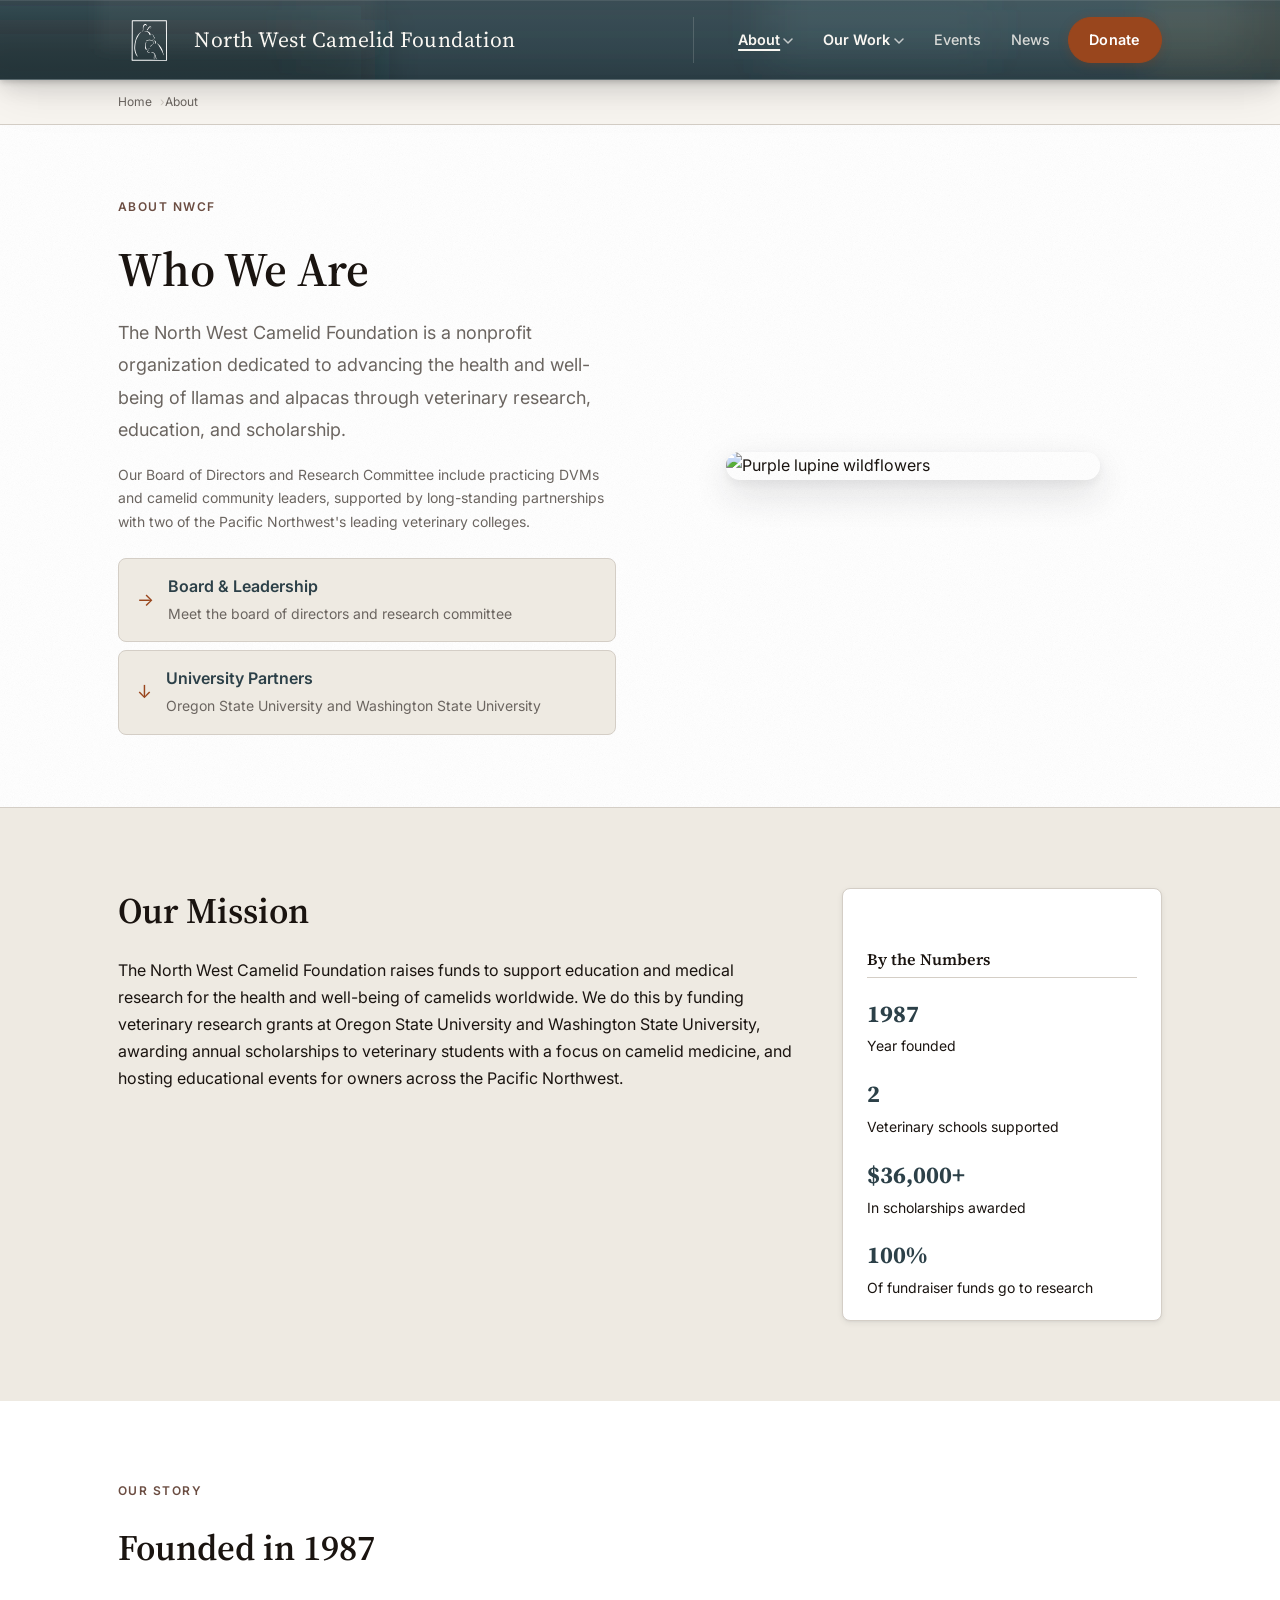
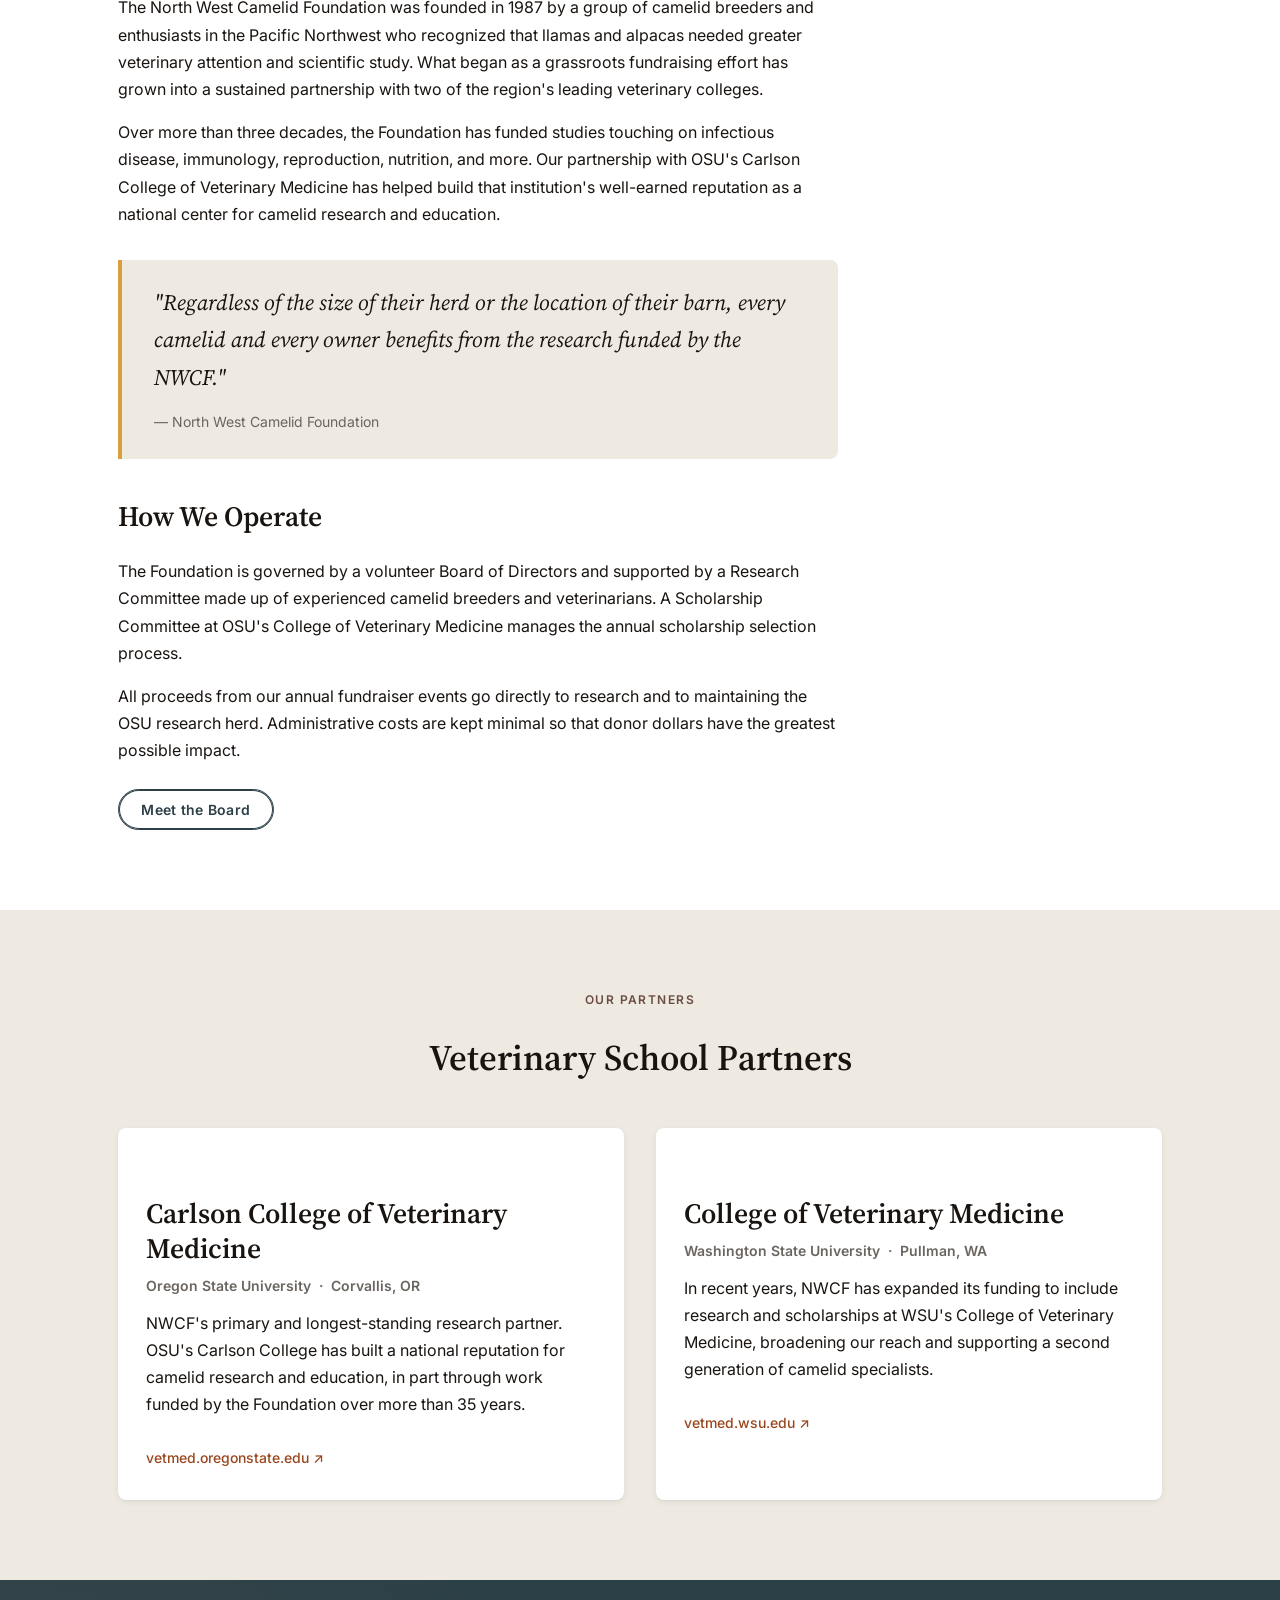
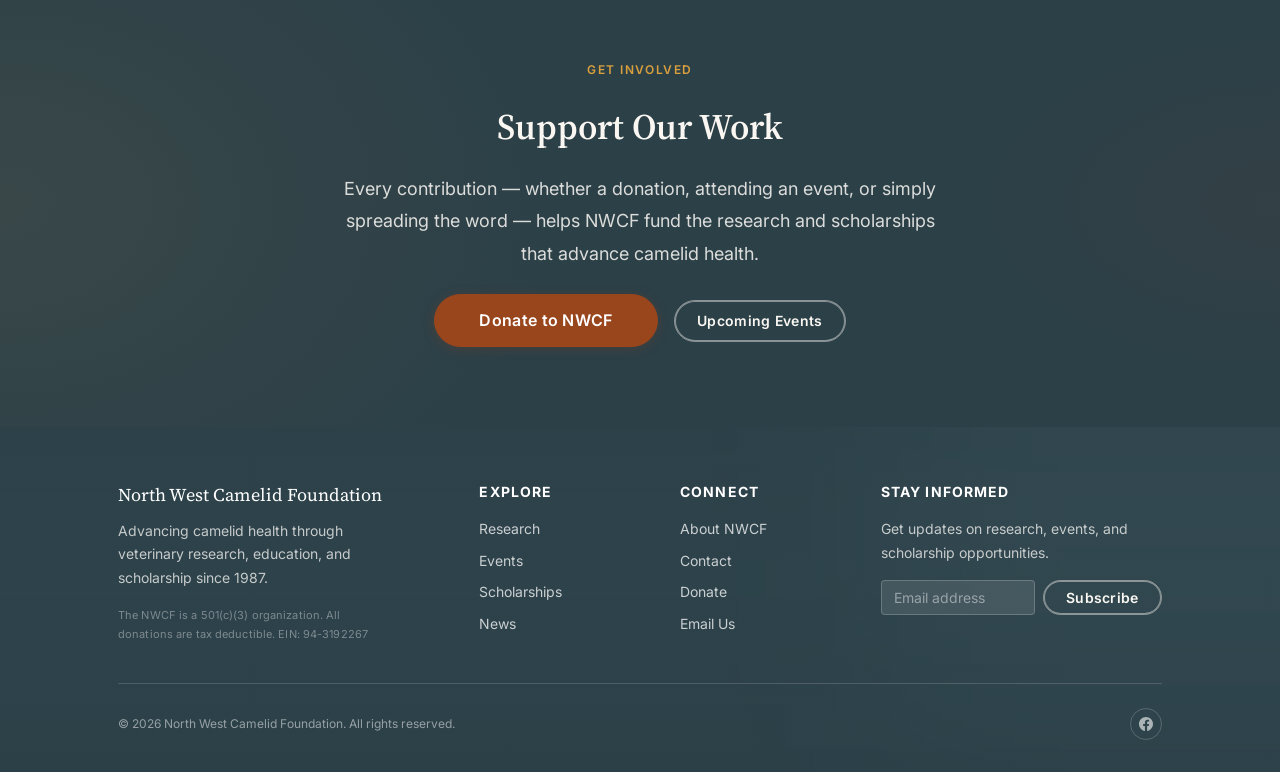
==== about.html @ 861bfab3 "Fix about.html: distinct section backgrounds, merge thin sections, repair Get Involved CTA - Replace" ====
<!DOCTYPE html>
<html lang="en">
<head>
  <meta charset="UTF-8">
  <link rel="icon" type="image/svg+xml" href="favicon.svg">
  <link rel="icon" type="image/png" sizes="32x32" href="favicon-32x32.png">
  <link rel="icon" type="image/x-icon" href="favicon.ico">
  <link rel="apple-touch-icon" sizes="180x180" href="apple-touch-icon.png">
  <meta name="viewport" content="width=device-width, initial-scale=1.0">
  <link rel="preconnect" href="https://fonts.googleapis.com">
  <link rel="preconnect" href="https://fonts.gstatic.com" crossorigin>
  <link href="https://fonts.googleapis.com/css2?family=Inter:wght@400;500;600;700&family=Source+Serif+4:ital,opsz,wght@0,8..60,400;0,8..60,600;0,8..60,700;1,8..60,400&display=swap" rel="stylesheet">
  <meta name="description" content="Learn about the North West Camelid Foundation — our history, mission, board of directors, and research committee.">
  <title>About — North West Camelid Foundation</title>
  <link rel="stylesheet" href="css/styles-v2.css?v=brown164">
</head>
<body>

  <!-- ===================== HEADER ===================== -->
  <header class="site-header">
    <div class="container">
      <div class="header-inner">
        <a href="index.html" class="site-logo" aria-label="North West Camelid Foundation — home">
          <img src="images/nwcfLogo-nav.svg" alt="North West Camelid Foundation" class="logo-img">
          <span class="logo-text">North West Camelid Foundation</span>
        </a>
        <button class="nav-toggle" aria-label="Open navigation menu" aria-expanded="false" aria-controls="main-nav">
          <span></span><span></span><span></span>
        </button>
                        <nav class="main-nav" id="main-nav" aria-label="Main navigation">
          <ul>
            <li class="has-dropdown">
              <a href="#" aria-haspopup="true" aria-expanded="false">About</a>
              <ul class="dropdown">
                <li><a href="about.html">About NWCF</a></li>
                <li><a href="leadership.html">Leadership</a></li>
                <li><a href="contact.html">Contact</a></li>
              </ul>
            </li>
            <li class="has-dropdown">
              <a href="#" aria-haspopup="true" aria-expanded="false">Our Work</a>
              <ul class="dropdown">
                <li><a href="research.html">Research</a></li>
                <li><a href="scholarships.html">Scholarships</a></li>
              </ul>
            </li>
            <li><a href="events.html">Events</a></li>
            <li><a href="news.html">News</a></li>
            <li class="nav-donate"><a href="donate.html">Donate</a></li>
          </ul>
        </nav>
      </div>
    </div>
  </header>

  <!-- Breadcrumb -->
  <nav class="breadcrumb" aria-label="Breadcrumb">
    <div class="container">
      <ol>
        <li><a href="index.html">Home</a></li>
        <li><span aria-current="page">About</span></li>
      </ol>
    </div>
  </nav>

  <main>

    <!-- ===================== PAGE HERO ===================== -->
    <section class="page-hero">
      <div class="container">
        <div class="page-hero-grid">
          <div>
            <span class="section-label">About NWCF</span>
            <h1 style="margin-bottom:1.25rem;">Who We Are</h1>
            <p class="lead">The North West Camelid Foundation is a nonprofit organization dedicated to advancing the health and well-being of llamas and alpacas through veterinary research, education, and scholarship.</p>
            <p style="color:var(--muted); font-size:var(--size-sm); margin-bottom:1.5rem;">Our Board of Directors and Research Committee include practicing DVMs and camelid community leaders, supported by long-standing partnerships with two of the Pacific Northwest's leading veterinary colleges.</p>

            <!-- Scroll anchors -->
            <div style="display:flex; flex-direction:column; gap:0.5rem;">
              <a href="leadership.html" class="nav-anchor-card">
                <span class="nav-anchor-card__icon nav-anchor-card__icon--right">→</span>
                <div>
                  <strong class="nav-anchor-card__title">Board &amp; Leadership</strong>
                  <span class="nav-anchor-card__desc">Meet the board of directors and research committee</span>
                </div>
              </a>
              <a href="#partners-heading" class="nav-anchor-card">
                <span class="nav-anchor-card__icon">↓</span>
                <div>
                  <strong class="nav-anchor-card__title">University Partners</strong>
                  <span class="nav-anchor-card__desc">Oregon State University and Washington State University</span>
                </div>
              </a>
            </div>
          </div>
          <div>
            <img src="lupine.png" alt="Purple lupine wildflowers" style="width:75%; margin-inline:auto; border-radius:16px; box-shadow:var(--shadow-lg); object-fit:cover;">
          </div>
        </div>
      </div>
    </section>

    <!-- ===================== MISSION ===================== -->
    <section class="section section--panel" aria-labelledby="mission-heading">
      <div class="container">
        <div class="content-layout">
          <div>
            <h2 id="mission-heading">Our Mission</h2>
            <p>The North West Camelid Foundation raises funds to support education and medical research for the health and well-being of camelids worldwide. We do this by funding veterinary research grants at Oregon State University and Washington State University, awarding annual scholarships to veterinary students with a focus on camelid medicine, and hosting educational events for owners across the Pacific Northwest.</p>
          </div>
          <aside class="sidebar" aria-label="About sidebar">
            <div class="sidebar-box">
              <h3>By the Numbers</h3>
              <ul style="display:flex; flex-direction:column; gap:1rem;">
                <li style="font-size:0.875rem;"><strong style="display:block; font-size:1.5rem; font-family:var(--font-heading); color:var(--brown);">1987</strong>Year founded</li>
                <li style="font-size:0.875rem;"><strong style="display:block; font-size:1.5rem; font-family:var(--font-heading); color:var(--brown);">2</strong>Veterinary schools supported</li>
                <li style="font-size:0.875rem;"><strong style="display:block; font-size:1.5rem; font-family:var(--font-heading); color:var(--brown);">$36,000+</strong>In scholarships awarded</li>
                <li style="font-size:0.875rem;"><strong style="display:block; font-size:1.5rem; font-family:var(--font-heading); color:var(--brown);">100%</strong>Of fundraiser funds go to research</li>
              </ul>
            </div>
          </aside>
        </div>
      </div>
    </section>

    <!-- ===================== OUR STORY ===================== -->
    <section class="section section--white" aria-labelledby="history-heading">
      <div class="container">
        <div style="max-width:720px;">
          <span class="section-label">Our Story</span>
          <h2 id="history-heading">Founded in 1987</h2>
          <p>The North West Camelid Foundation was founded in 1987 by a group of camelid breeders and enthusiasts in the Pacific Northwest who recognized that llamas and alpacas needed greater veterinary attention and scientific study. What began as a grassroots fundraising effort has grown into a sustained partnership with two of the region's leading veterinary colleges.</p>
          <p>Over more than three decades, the Foundation has funded studies touching on infectious disease, immunology, reproduction, nutrition, and more. Our partnership with OSU's Carlson College of Veterinary Medicine has helped build that institution's well-earned reputation as a national center for camelid research and education.</p>
          <div class="pull-quote" style="margin-top:2rem; margin-bottom:2.5rem;">
            <p>"Regardless of the size of their herd or the location of their barn, every camelid and every owner benefits from the research funded by the NWCF."</p>
            <cite>— North West Camelid Foundation</cite>
          </div>
          <h3 id="operations-heading">How We Operate</h3>
          <p>The Foundation is governed by a volunteer Board of Directors and supported by a Research Committee made up of experienced camelid breeders and veterinarians. A Scholarship Committee at OSU's College of Veterinary Medicine manages the annual scholarship selection process.</p>
          <p>All proceeds from our annual fundraiser events go directly to research and to maintaining the OSU research herd. Administrative costs are kept minimal so that donor dollars have the greatest possible impact.</p>
          <p style="margin-top:1.5rem;"><a href="leadership.html" class="btn btn-primary">Meet the Board</a></p>
        </div>
      </div>
    </section>

    <!-- ===================== PARTNER INSTITUTIONS ===================== -->
    <section class="section section--bg" aria-labelledby="partners-heading">
      <div class="container">
        <div class="section-header">
          <span class="section-label">Our Partners</span>
          <h2 id="partners-heading">Veterinary School Partners</h2>
        </div>
        <div class="grid-2">
          <div class="card">
            <h3>Carlson College of Veterinary Medicine</h3>
            <p style="font-size:0.875rem; font-weight:600; color:var(--muted); margin-bottom:0.75rem;">Oregon State University &nbsp;·&nbsp; Corvallis, OR</p>
            <p>NWCF's primary and longest-standing research partner. OSU's Carlson College has built a national reputation for camelid research and education, in part through work funded by the Foundation over more than 35 years.</p>
            <a href="https://vetmed.oregonstate.edu" target="_blank" rel="noopener" style="display:inline-block; margin-top:0.75rem; font-size:var(--size-sm); color:var(--terra); text-decoration:none; font-weight:500;">vetmed.oregonstate.edu ↗</a>
          </div>
          <div class="card">
            <h3>College of Veterinary Medicine</h3>
            <p style="font-size:0.875rem; font-weight:600; color:var(--muted); margin-bottom:0.75rem;">Washington State University &nbsp;·&nbsp; Pullman, WA</p>
            <p>In recent years, NWCF has expanded its funding to include research and scholarships at WSU's College of Veterinary Medicine, broadening our reach and supporting a second generation of camelid specialists.</p>
            <a href="https://vetmed.wsu.edu" target="_blank" rel="noopener" style="display:inline-block; margin-top:0.75rem; font-size:var(--size-sm); color:var(--terra); text-decoration:none; font-weight:500;">vetmed.wsu.edu ↗</a>
          </div>
        </div>
      </div>
    </section>

    <!-- ===================== GET INVOLVED ===================== -->
    <section class="section section--brown">
      <div class="container">
        <div style="max-width:600px; margin-inline:auto; text-align:center;">
          <span class="section-label">Get Involved</span>
          <h2>Support Our Work</h2>
          <p class="lead">Every contribution — whether a donation, attending an event, or simply spreading the word — helps NWCF fund the research and scholarships that advance camelid health.</p>
          <div class="btn-group" style="justify-content:center; margin-top:1.5rem;">
            <a href="donate.html" class="btn btn-donate btn-lg">Donate to NWCF</a>
            <a href="events.html" class="btn btn-light">Upcoming Events</a>
          </div>
        </div>
      </div>
    </section>

  </main>

  <!-- ===================== FOOTER ===================== -->
  <footer class="site-footer" aria-label="Site footer">
    <div class="container">
      <div class="site-footer__top">

        <div class="site-footer__brand">
          <div class="site-footer__logo">North West Camelid Foundation</div>
          <p class="site-footer__text">
            Advancing camelid health through veterinary research,
            education, and scholarship since 1987.
          </p>
          <p class="site-footer__text site-footer__text--legal">The NWCF is a 501(c)(3) organization. All donations are tax deductible. EIN: 94-3192267</p>
        </div>

        <div>
          <h3 class="site-footer__heading">Explore</h3>
          <nav class="site-footer__nav" aria-label="Footer explore">
            <a href="research.html">Research</a>
            <a href="events.html">Events</a>
            <a href="scholarships.html">Scholarships</a>
            <a href="news.html">News</a>
          </nav>
        </div>

        <div>
          <h3 class="site-footer__heading">Connect</h3>
          <div class="site-footer__meta">
            <a href="about.html">About NWCF</a>
            <a href="contact.html">Contact</a>
            <a href="donate.html">Donate</a>
            <a href="mailto:info@NWCamelidFoundation.org">Email Us</a>
          </div>
        </div>

        <div class="site-footer__signup">
          <h3 class="site-footer__heading">Stay informed</h3>
          <p class="site-footer__text">Get updates on research, events, and scholarship opportunities.</p>
          <form class="site-footer__form" action="#" method="post">
            <input class="site-footer__input" type="email" name="email" placeholder="Email address" aria-label="Email address" />
            <button class="btn btn-light" type="submit">Subscribe</button>
          </form>
        </div>

      </div>
      <div class="site-footer__bottom">
        <div class="site-footer__copyright">
          &copy; 2026 North West Camelid Foundation. All rights reserved.
        </div>
        <div class="site-footer__social">
          <a href="https://www.facebook.com/NWCamelids" aria-label="Facebook" target="_blank" rel="noopener noreferrer">
            <svg xmlns="http://www.w3.org/2000/svg" viewBox="0 0 24 24" width="14" height="14" fill="currentColor" aria-hidden="true">
              <path d="M24 12.073C24 5.405 18.627 0 12 0S0 5.405 0 12.073C0 18.1 4.388 23.094 10.125 24v-8.437H7.078v-3.49h3.047V9.413c0-3.026 1.791-4.697 4.533-4.697 1.312 0 2.686.236 2.686.236v2.97h-1.513c-1.491 0-1.956.93-1.956 1.886v2.264h3.328l-.532 3.49h-2.796V24C19.612 23.094 24 18.1 24 12.073z"/>
            </svg>
          </a>
        </div>
      </div>
    </div>
  </footer>

  <script src="js/main.js?v=brown94"></script>
</body>
</html>
---- css/styles-v2.css ----
/* ============================================================
   North West Camelid Foundation — Shared Stylesheet
   ============================================================ */

/* ------------------------------------------------------------
   1. Custom Properties
   ------------------------------------------------------------ */
:root {
  /* === Brand Colors === */
  --brown:       #2C4048;   /* Primary dark — nav, footer, dark anchor sections */
  --green:       #7D5C50;   /* Warm brown — reserved */
  --green-dark:  #6B4D42;   /* Warm brown hover */
  --terra:       #99461D;   /* Terracotta — primary accent, filled CTAs */
  --terra-light: #F0EDE8;   /* Terracotta tint — icon backgrounds */
  --gold:        #D99F3D;   /* Warm gold — accents on dark surfaces */

  /* === Surface Colors === */
  --bg:          #F8F5F0;   /* Body background — warm parchment */
  --surface:     #FFFFFF;   /* Card / form surface */
  --panel:       #EEEAE2;   /* Panel sections — warm stone */
  --white:       #FFFFFF;   /* White surface */

  /* === Text Colors === */
  --text:        #1A1410;   /* Headings + body — warm near-black */
  --muted:       #6B6560;   /* Supporting copy — warm muted */
  --light:       #FAF7F2;   /* Text on dark backgrounds */

  /* === Structure === */
  --border:      #D4CEC6;   /* Cards, dividers — warm border */

  /* === Typography === */
  --font-heading: 'Source Serif 4', Georgia, serif;
  --font-body:    'Inter', system-ui, -apple-system, sans-serif;

  /* === Scale === */
  --size-xs:   0.75rem;
  --size-sm:   0.875rem;
  --size-base: 1rem;
  --size-md:   1.125rem;
  --size-lg:   1.375rem;
  --size-xl:   1.75rem;
  --size-2xl:  2.25rem;
  --size-3xl:  3rem;

  --radius-sm: 4px;
  --radius-md: 8px;
  --radius-lg: 16px;

  --shadow-sm: 0 1px 2px rgba(35,36,39,0.04), 0 2px 6px rgba(35,36,39,0.07);
  --shadow-md: 0 2px 4px rgba(35,36,39,0.05), 0 6px 18px rgba(35,36,39,0.11);
  --shadow-lg: 0 4px 8px rgba(35,36,39,0.06), 0 14px 36px rgba(35,36,39,0.14);
  --shadow-xl: 0 8px 16px rgba(35,36,39,0.08), 0 28px 56px rgba(35,36,39,0.18);

  --max-width:  1100px;
  --nav-height: 80px;
  --transition: 0.2s ease;
}

/* ------------------------------------------------------------
   2. Reset & Base
   ------------------------------------------------------------ */
*, *::before, *::after {
  box-sizing: border-box;
  margin: 0;
  padding: 0;
}

html {
  scroll-behavior: smooth;
  font-size: 16px;
}

body {
  font-family: var(--font-body);
  font-size: var(--size-base);
  color: var(--text);
  background-color: var(--bg);
  line-height: 1.7;
  -webkit-font-smoothing: antialiased;
}

img {
  display: block;
  max-width: 100%;
  height: auto;
}

a {
  color: var(--terra);
  text-decoration: underline;
  transition: color var(--transition);
}

a:hover {
  color: var(--brown);
}

a:focus-visible {
  outline: 2px solid var(--terra);
  outline-offset: 2px;
  border-radius: var(--radius-sm);
}

ul, ol {
  list-style: none;
}

/* ------------------------------------------------------------
   3. Typography
   ------------------------------------------------------------ */
h1, h2, h3, h4, h5, h6 {
  font-family: var(--font-heading);
  color: var(--text);
  line-height: 1.25;
  font-weight: 600;
}

h1 { font-size: var(--size-3xl); line-height: 1.15; margin-bottom: 1.75rem; }
h2 { font-size: var(--size-2xl); margin-bottom: 1.5rem; }
h3 { font-size: var(--size-xl); margin-top: 2.5rem; margin-bottom: 1.5rem; }
h4 { font-size: var(--size-lg); font-weight: 500; margin-top: 1.5rem; margin-bottom: 1.25rem; }

p { margin-bottom: 1rem; }
p:last-child { margin-bottom: 0; }

.lead {
  font-size: var(--size-md);
  color: var(--muted);
  line-height: 1.8;
}

.section-label {
  display: block;
  font-size: var(--size-xs);
  font-weight: 600;
  letter-spacing: 0.12em;
  text-transform: uppercase;
  color: var(--green-dark);
  margin-bottom: 1.5rem;
}

blockquote {
  border-left: 3px solid var(--border);
  padding-left: 1.25rem;
  font-style: italic;
  color: var(--muted);
  margin: 1.5rem 0;
}

/* ------------------------------------------------------------
   4. Layout Utilities
   ------------------------------------------------------------ */
.container {
  max-width: var(--max-width);
  margin-inline: auto;
  padding-inline: 1.75rem;
}

.section {
  padding-block: 5rem;
}

.section--bg      { background: var(--panel); }
.section--white   { background: var(--white); }
.section--panel   { background: var(--panel); }
.section--brown   { position: relative; background: var(--brown); overflow: hidden; }

.section--brown h2,
.section--brown h3,
.section--brown h4 { color: var(--light); }
.section--brown p,
.section--brown .lead { color: rgba(250,248,245,0.85); }
.section--brown .section-label { color: var(--gold); }

.section--brown::before {
  content: '';
  position: absolute;
  inset: 0;
  background: radial-gradient(ellipse 80% 160% at 0% 50%, rgba(168,134,76,0.10) 0%, transparent 55%);
  pointer-events: none;
  z-index: 0;
}

.section--brown::after {
  content: '';
  position: absolute;
  inset: 0;
  background: radial-gradient(ellipse 50% 80% at 100% 50%, rgba(130,62,29,0.08) 0%, transparent 50%);
  pointer-events: none;
  z-index: 0;
}

.section--brown .container {
  position: relative;
  z-index: 1;
}

.section-header {
  text-align: center;
  max-width: 680px;
  margin-inline: auto;
  margin-bottom: 3rem;
}

.section-header h2 {
  margin-bottom: 1.25rem;
}

.grid-2 {
  display: grid;
  grid-template-columns: 1fr 1fr;
  gap: 2rem;
}

/* Asymmetric content + sidebar layout (e.g. events fundraiser section) */
.grid-prose-sidebar {
  display: grid;
  grid-template-columns: 3fr 2fr;
  gap: 3.5rem;
  align-items: start;
}

.grid-3 {
  display: grid;
  grid-template-columns: repeat(3, 1fr);
  gap: 2rem;
}

.flex-center {
  display: flex;
  align-items: center;
  justify-content: center;
}

.flex-between {
  display: flex;
  align-items: center;
  justify-content: space-between;
}

.text-center { text-align: center; }
.text-muted  { color: var(--muted); }

.sr-only {
  position: absolute;
  width: 1px;
  height: 1px;
  padding: 0;
  margin: -1px;
  overflow: hidden;
  clip: rect(0,0,0,0);
  white-space: nowrap;
  border: 0;
}

/* ------------------------------------------------------------
   5. Buttons
   ------------------------------------------------------------ */
.btn {
  display: inline-block;
  padding: 0.5rem 1.4rem;
  border-radius: 100px;
  font-family: var(--font-body);
  font-size: var(--size-sm);
  font-weight: 600;
  letter-spacing: 0.02em;
  text-decoration: none;
  cursor: pointer;
  transition: background-color var(--transition), color var(--transition), border-color var(--transition), box-shadow var(--transition), transform var(--transition);
  border: 1.5px solid transparent;
}

.btn:focus-visible {
  outline: 2px solid var(--terra);
  outline-offset: 3px;
}

/* Outline — dark slate. Default for most buttons on light backgrounds. */
.btn-primary {
  background: transparent;
  color: var(--brown);
  border-color: var(--brown);
  box-shadow: inset 0 0 0 1px var(--brown);
}

.btn-primary:hover {
  background: var(--brown);
  color: var(--light);
  transform: translateY(-1px);
}

/* Outline — muted secondary. Sits alongside a primary action. */
.btn-secondary {
  background: transparent;
  color: var(--muted);
  border-color: var(--border);
  box-shadow: inset 0 0 0 1px var(--border);
}

.btn-secondary:hover {
  border-color: var(--brown);
  color: var(--brown);
  box-shadow: inset 0 0 0 1px var(--brown);
}

/* Filled — terracotta. Consistent donate button across all contexts. */
.btn-donate {
  background: var(--terra);
  color: white;
  border-color: var(--terra);
  box-shadow: 0 2px 12px rgba(130,62,29,0.30);
}

.btn-donate:hover {
  background: #6D3318;
  border-color: #6D3318;
  box-shadow: 0 4px 18px rgba(130,62,29,0.40);
  transform: translateY(-1px);
}

/* Filled — terracotta. Reserved for the primary donate CTA section only. */
.btn-filled {
  background: var(--terra);
  color: white;
  border-color: var(--terra);
  box-shadow: 0 2px 12px rgba(130,62,29,0.30);
}

.btn-filled:hover {
  background: #6D3318;
  border-color: #6D3318;
  box-shadow: 0 4px 18px rgba(130,62,29,0.40);
  transform: translateY(-1px);
}

/* Light outline — for buttons sitting on dark backgrounds */
.btn-light {
  background: transparent;
  color: var(--light);
  border-color: rgba(250,247,242,0.45);
  box-shadow: inset 0 0 0 1px rgba(250,247,242,0.45);
}

.btn-light:hover {
  background: rgba(250,247,242,0.12);
  border-color: rgba(250,247,242,0.7);
}

.btn-lg {
  padding: 0.75rem 2.75rem;
  font-size: var(--size-base);
}

.btn-group {
  display: flex;
  gap: 1rem;
  flex-wrap: wrap;
  align-items: center;
}

/* ------------------------------------------------------------
   6. Header & Navigation
   ------------------------------------------------------------ */
.site-header {
  background-color: var(--brown);
  background-image:
    linear-gradient(180deg, rgba(255,255,255,0.06) 0%, rgba(0,0,0,0.07) 100%),
    url('../images/color-panels.svg');
  background-repeat: no-repeat, no-repeat;
  background-size: 100%, cover;
  border-bottom: 1px solid rgba(250,248,245,0.22);
  position: sticky;
  top: 0;
  z-index: 100;
  height: var(--nav-height);
  box-shadow:
    inset 0 1px 0 rgba(255,255,255,0.09),
    0 2px 6px rgba(0,0,0,0.18),
    0 6px 24px rgba(0,0,0,0.15),
    0 16px 48px rgba(0,0,0,0.07);
}


.header-inner {
  display: flex;
  align-items: center;
  justify-content: space-between;
  height: var(--nav-height);
  gap: 1rem;
  position: relative;
  z-index: 1;
}

/* Logo */
.site-logo {
  display: flex;
  align-items: center;
  gap: 0.875rem;
  text-decoration: none;
  flex-shrink: 0;
}

.logo-img {
  width: 62px;
  height: 62px;
  object-fit: contain;
}

.logo-fallback {
  width: 48px;
  height: 48px;
  background: rgba(250,248,245,0.18);
  border-radius: 50%;
  display: flex;
  align-items: center;
  justify-content: center;
  color: white;
  font-family: var(--font-heading);
  font-size: 1.25rem;
  flex-shrink: 0;
}

.logo-text {
  font-family: var(--font-heading);
  font-size: 1.35rem;
  letter-spacing: 0.025em;
  color: var(--light);
  line-height: 1.2;
  white-space: nowrap;
}

/* Main Nav */
.main-nav {
  border-left: 1px solid rgba(250,248,245,0.16);
  padding-left: 2rem;
}

.main-nav > ul {
  display: flex;
  align-items: center;
  gap: 0.375rem;
}

.main-nav a {
  display: block;
  padding: 0.4rem 0.75rem;
  font-size: 0.9rem;
  font-weight: 500;
  color: var(--light);
  text-decoration: none;
  border-radius: var(--radius-sm);
  transition: color var(--transition), background-color var(--transition), opacity var(--transition);
}

.main-nav a:hover {
  color: var(--light);
  background: rgba(250,248,245,0.11);
}

/* Primary nav items (with dropdowns) feel solid; standalone items slightly recede */
.main-nav > ul > li.has-dropdown > a {
  font-weight: 600;
}

.main-nav > ul > li:not(.has-dropdown):not(.nav-donate) > a {
  opacity: 0.82;
}

.main-nav > ul > li:not(.has-dropdown):not(.nav-donate) > a:hover {
  opacity: 1;
}

.main-nav a.active {
  color: var(--light);
  font-weight: 600;
  background: rgba(250,248,245,0.12);
  text-decoration: none;
}

.main-nav .nav-donate a {
  background: var(--terra);
  color: white;
  border: 1.5px solid var(--terra);
  box-shadow: 0 2px 10px rgba(130,62,29,0.35);
  border-radius: 100px;
  padding: 0.58rem 1.3rem;
  font-weight: 600;
  letter-spacing: 0.01em;
  opacity: 1;
}

.main-nav .nav-donate a:hover {
  background: #6D3318;
  border-color: #6D3318;
  box-shadow: 0 4px 14px rgba(130,62,29,0.45);
  color: white;
}

/* Dropdowns */
.has-dropdown {
  position: relative;
}

.has-dropdown > a::after {
  content: '';
  display: inline-block;
  width: 10px;
  height: 6px;
  margin-left: 0.2rem;
  vertical-align: middle;
  background-image: url("data:image/svg+xml,%3Csvg xmlns='http://www.w3.org/2000/svg' width='10' height='6' viewBox='0 0 10 6'%3E%3Cpath d='M1 1l4 4 4-4' stroke='%23FAF8F5' stroke-opacity='0.72' stroke-width='1.5' stroke-linecap='round' stroke-linejoin='round' fill='none'/%3E%3C/svg%3E");
  background-repeat: no-repeat;
  background-position: center;
  transition: transform 0.2s ease;
}

.has-dropdown.js-open > a::after,
.has-dropdown.kb-open > a::after {
  transform: rotate(180deg);
}

.dropdown {
  display: none;
  position: absolute;
  top: 100%;
  left: 0;
  background: var(--brown);
  border-radius: 0 var(--radius-md) var(--radius-md) var(--radius-md);
  border: 1px solid rgba(250,248,245,0.15);
  min-width: 190px;
  box-shadow: 0 8px 24px rgba(0,0,0,0.22);
  z-index: 200;
  flex-direction: column;
  overflow: hidden;
}

/* Desktop only.
   .js-open   — mouse users (set/cleared by JS mouseenter/mouseleave).
   .kb-open   — keyboard users (set by JS on Enter/ArrowDown, cleared on
                next mouseenter or Tab-out). */
@media (min-width: 721px) {
  .has-dropdown.js-open .dropdown,
  .has-dropdown.kb-open .dropdown {
    display: flex;
  }
}

.dropdown li {
  width: 100%;
}

.dropdown a {
  display: block;
  padding: 0.7rem 1.1rem;
  font-size: var(--size-sm);
  color: rgba(250,248,245,0.9);
  text-decoration: none;
  border-radius: 0;
  white-space: nowrap;
  border-bottom: 1px solid rgba(250,248,245,0.08);
  transition: background-color var(--transition), color var(--transition);
}

.dropdown li:last-child a {
  border-bottom: none;
}

.dropdown a:hover {
  background: rgba(250,248,245,0.14);
  color: var(--light);
}

/* Active page link inside a dropdown: highlight with bg instead of underline */
.dropdown a.active {
  text-decoration: none;
  background: rgba(250,248,245,0.1);
  font-weight: 600;
  color: var(--light);
}

/* Parent link gets active indicator when a child page is current */
.has-dropdown.active-parent > a {
  font-weight: 600;
  text-decoration: underline;
  text-decoration-thickness: 2px;
  text-underline-offset: 4px;
}

/* Hamburger */
.nav-toggle {
  display: none;
  flex-direction: column;
  justify-content: center;
  gap: 5px;
  width: 40px;
  height: 40px;
  background: none;
  border: none;
  cursor: pointer;
  padding: 4px;
  border-radius: var(--radius-sm);
}

.nav-toggle:focus-visible {
  outline: 2px solid var(--light);
  outline-offset: 2px;
}

.nav-toggle span {
  display: block;
  width: 24px;
  height: 2px;
  background: var(--light);
  border-radius: 2px;
  transition: transform var(--transition), opacity var(--transition);
}

.nav-toggle[aria-expanded="true"] span:nth-child(1) {
  transform: translateY(7px) rotate(45deg);
}
.nav-toggle[aria-expanded="true"] span:nth-child(2) {
  opacity: 0;
}
.nav-toggle[aria-expanded="true"] span:nth-child(3) {
  transform: translateY(-7px) rotate(-45deg);
}

/* ------------------------------------------------------------
   7. Page Hero
   ------------------------------------------------------------ */
.page-hero {
  background-color: var(--surface);
  background-image: url("data:image/svg+xml,%3Csvg xmlns='http://www.w3.org/2000/svg' width='300' height='300'%3E%3Cfilter id='n'%3E%3CfeTurbulence type='fractalNoise' baseFrequency='0.75' numOctaves='4' stitchTiles='stitch'/%3E%3CfeColorMatrix type='saturate' values='0'/%3E%3C/filter%3E%3Crect width='300' height='300' filter='url(%23n)' opacity='0.08'/%3E%3C/svg%3E");
  background-repeat: repeat;
  background-size: 200px 200px;
  padding-block: 4.5rem;
  border-bottom: 1px solid var(--border);
}

.page-hero h1 {
  margin-bottom: 1.25rem;
  max-width: 720px;
}

.page-hero .lead {
  max-width: 640px;
}

/* Homepage Hero */
.hero {
  background: linear-gradient(150deg, #FFFFFF 0%, var(--bg) 50%, var(--panel) 100%);
  padding-block: 3rem 4rem;
}

.hero-inner {
  display: grid;
  grid-template-columns: 1fr 1fr;
  gap: 3rem;
  align-items: stretch;
}

.hero-content h1 {
  font-size: clamp(1.75rem, 4vw, var(--size-3xl));
  margin-bottom: 1rem;
}

.hero-content .lead {
  margin-bottom: 2rem;
}

.hero-stat-row {
  display: flex;
  gap: 2rem;
  margin-top: 2.5rem;
  padding-top: 2rem;
  border-top: 1px solid var(--border);
}

.hero-stat strong {
  display: block;
  font-size: var(--size-xl);
  font-family: var(--font-heading);
  color: var(--brown);
}

.hero-stat span {
  font-size: var(--size-sm);
  color: var(--muted);
}

.hero-media {
  position: relative;
  overflow: hidden;
  border-radius: var(--radius-lg);
  box-shadow: 0 2px 8px rgba(0,0,0,0.04), 0 16px 48px rgba(0,0,0,0.12);
  min-height: 320px;
}

.hero-media img {
  position: absolute;
  inset: 0;
  width: 100%;
  height: 100%;
  display: block;
  object-fit: cover;
  object-position: center top;
  border-radius: var(--radius-lg);
}

.hero-media iframe {
  display: block;
  width: 100%;
  aspect-ratio: 16 / 9;
  border: none;
}

/* Small floated inline photo (lower-quality images) */
.inline-photo-sm {
  float: right;
  width: 275px;
  margin: 0 0 1.25rem 1.75rem;
  border-radius: var(--radius-md);
  overflow: hidden;
  box-shadow: var(--shadow-sm);
  flex-shrink: 0;
}

.inline-photo-sm img {
  display: block;
  width: 100%;
  height: auto;
}

/* Inline article photo */
.article-photo {
  margin: 1.75rem 0;
  border-radius: var(--radius-lg);
  overflow: hidden;
  box-shadow: var(--shadow-md);
}

.article-photo img {
  display: block;
  width: 100%;
  max-height: 340px;
  object-fit: cover;
  object-position: center 25%;
}

/* 2-up photo grid inside articles */
.photo-grid-2 {
  display: grid;
  grid-template-columns: 1fr 1fr;
  gap: 0.75rem;
  margin: 1.75rem 0;
}

.photo-grid-2 figure {
  margin: 0;
  border-radius: var(--radius-lg);
  overflow: hidden;
  box-shadow: var(--shadow-md);
}

.photo-grid-2 img {
  display: block;
  width: 100%;
  height: 200px;
  object-fit: cover;
  object-position: center 20%;
}

/* Honorarium / artistic accent figure */
.honorarium-figure {
  margin: 2rem 0 0.5rem;
  display: flex;
  flex-direction: column;
  align-items: flex-start;
  gap: 0.5rem;
  max-width: 220px;
}

.honorarium-figure img {
  width: 100%;
  border-radius: var(--radius-md);
  box-shadow: var(--shadow-sm);
}

.honorarium-figure figcaption {
  font-size: var(--size-xs);
  color: var(--muted);
  line-height: 1.5;
  font-style: italic;
}

/* Honorarium page: image beside entries layout */
.honorarium-with-photo {
  display: grid;
  grid-template-columns: 220px 1fr;
  gap: 3rem;
  align-items: start;
  max-width: 900px;
  margin-inline: auto;
}

.honorarium-with-photo--reverse {
  grid-template-columns: 1fr 220px;
}

.honorarium-with-photo--reverse .honorarium-photo {
  order: 2;
}

.honorarium-with-photo--reverse .honorarium-list {
  order: 1;
}

.honorarium-photo img {
  position: sticky;
  top: 6rem;
}

@media (max-width: 720px) {
  .honorarium-with-photo,
  .honorarium-with-photo--reverse {
    grid-template-columns: 1fr;
  }
  .honorarium-photo img {
    position: static;
    max-height: 260px;
    width: 100%;
    object-fit: cover;
  }
  .honorarium-with-photo--reverse .honorarium-photo { order: 1; }
  .honorarium-with-photo--reverse .honorarium-list  { order: 2; }
}

/* Honorarium / Memorial entry list */
.honorarium-list {
  max-width: 780px;
  margin-inline: auto;
  display: flex;
  flex-direction: column;
  gap: 0;
}

.honorarium-entry {
  padding-block: 2rem;
  border-bottom: 1px solid var(--border);
}

.honorarium-entry:last-of-type {
  border-bottom: none;
  padding-bottom: 0;
}

.honorarium-entry__name {
  font-family: var(--font-heading);
  font-size: clamp(1.05rem, 2vw, 1.25rem);
  font-weight: 600;
  color: var(--brown);
  margin-top: 0;
  margin-bottom: 0.6rem;
}

.honorarium-entry p {
  margin: 0 0 0.5rem;
  color: var(--text);
  line-height: 1.75;
}

.honorarium-entry__attribution {
  font-size: var(--size-sm);
  color: var(--muted);
  font-style: italic;
  margin-top: 0.5rem !important;
}

.honorarium-attribution-footer {
  max-width: 780px;
  margin: 2rem auto 0;
  font-size: var(--size-sm);
  color: var(--muted);
  text-align: right;
}

/* Events photo banner */
.events-photo-banner {
  margin-bottom: 3rem;
  border-radius: var(--radius-lg);
  overflow: hidden;
  box-shadow: 0 2px 8px rgba(0,0,0,0.06), 0 16px 48px rgba(0,0,0,0.10);
  aspect-ratio: 21 / 9;
}

.events-photo-banner img {
  display: block;
  width: 100%;
  height: 100%;
  object-fit: cover;
  object-position: center 30%;
}

/* ------------------------------------------------------------
   8. Cards
   ------------------------------------------------------------ */
.card {
  background: var(--white);
  border-radius: var(--radius-md);
  padding: 1.75rem;
  box-shadow: var(--shadow-sm);
  transition: box-shadow var(--transition), transform var(--transition);
}

.card:hover {
  box-shadow: var(--shadow-lg);
  transform: translateY(-3px);
}

.card-icon {
  width: 48px;
  height: 48px;
  background: var(--terra-light);
  border-radius: 50%;
  display: flex;
  align-items: center;
  justify-content: center;
  margin-bottom: 1.25rem;
  font-size: 1.5rem;
  color: var(--terra);
  box-shadow: 0 0 0 4px rgba(153, 70, 29, 0.08);
}

.card h3 {
  margin-bottom: 0.5rem;
}

.card-link {
  display: inline-block;
  margin-top: 1rem;
  color: var(--terra);
  font-size: var(--size-sm);
  font-weight: 700;
  text-decoration: none;
  letter-spacing: 0.01em;
  transition: color var(--transition);
}

.card-link:hover {
  color: #6D3318;
  text-decoration: underline;
}

/* News Card */
.news-card {
  background: var(--white);
  border: 1px solid var(--border);
  border-radius: var(--radius-md);
  overflow: hidden;
  box-shadow: var(--shadow-md);
  transition: box-shadow var(--transition), transform var(--transition);
}

.news-card:hover {
  box-shadow: var(--shadow-lg);
  transform: translateY(-3px);
}

.news-card-body {
  padding: 1.75rem;
}

.news-card-meta {
  font-size: var(--size-xs);
  color: var(--muted);
  text-transform: uppercase;
  letter-spacing: 0.08em;
  margin-bottom: 0.5rem;
}

.news-card h3 {
  font-size: var(--size-lg);
  margin-bottom: 0.75rem;
}

.news-card-img {
  width: 100%;
  height: 200px;
  object-fit: cover;
}

/* Scholarship recipient photo — bleeds to card edges at top */
.scholar-photo {
  display: block;
  width: calc(100% + 3.5rem);
  height: 220px;
  object-fit: cover;
  object-position: top center;
  border-radius: var(--radius-md) var(--radius-md) 0 0;
  margin: -1.75rem -1.75rem 1.25rem;
}

/* Scholarship Card */
.scholar-card {
  background: var(--white);
  border: 1px solid var(--border);
  border-radius: var(--radius-md);
  transition: box-shadow var(--transition), transform var(--transition);
  padding: 2rem;
  box-shadow: var(--shadow-md);
}

.scholar-card:hover {
  box-shadow: var(--shadow-lg);
  transform: translateY(-3px);
}

.scholar-card-header {
  display: flex;
  align-items: flex-start;
  gap: 1rem;
  margin-bottom: 1.25rem;
}

.scholar-badge {
  background: var(--terra-light);
  color: var(--brown);
  padding: 0.25rem 0.75rem;
  border-radius: 20px;
  font-size: var(--size-xs);
  font-weight: 600;
  white-space: nowrap;
  flex-shrink: 0;
}

.scholar-card h3 {
  margin-bottom: 0.25rem;
}

.scholar-card .school {
  font-size: var(--size-sm);
  color: var(--muted);
}

.scholar-field {
  margin-bottom: 0.75rem;
}

.scholar-field strong {
  display: block;
  font-size: var(--size-xs);
  text-transform: uppercase;
  letter-spacing: 0.08em;
  color: var(--muted);
  margin-bottom: 0.2rem;
}

/* Team Card */
.team-card {
  text-align: center;
  padding: 1.5rem;
}

/* Bio paragraphs are left-aligned for readability */
.team-card p:not(.text-muted) {
  text-align: left;
}

/* Officer cards get a terracotta top accent to signal hierarchy */
.team-card--officer {
  border-top: 3px solid var(--terra);
}

/* Officer role label inherits terra color to reinforce hierarchy */
.team-card--officer .text-muted {
  color: var(--terra);
  opacity: 0.9;
}

.team-avatar {
  width: 72px;
  height: 72px;
  background: var(--panel);
  border-radius: 50%;
  display: flex;
  align-items: center;
  justify-content: center;
  font-family: var(--font-heading);
  font-size: var(--size-xl);
  color: var(--brown);
  margin-inline: auto;
  margin-bottom: 1rem;
}

.team-photo {
  width: 160px;
  height: 160px;
  border-radius: 50%;
  object-fit: cover;
  object-position: top center;
  margin-inline: auto;
  margin-bottom: 1rem;
  display: block;
  border: 3px solid var(--white);
  box-shadow: 0 0 0 1px var(--border), var(--shadow-md);
}

/* ------------------------------------------------------------
   9. Impact / Stats Bar
   ------------------------------------------------------------ */
.impact-bar {
  position: relative;
  background: var(--brown);
  color: var(--light);
  padding-block: 3rem;
  border-top: none;
  border-bottom: none;
  box-shadow: 0 -4px 16px rgba(0,0,0,0.1), 0 4px 16px rgba(0,0,0,0.1);
  overflow: hidden;
}

.impact-bar::before {
  content: '';
  position: absolute;
  inset: 0;
  background: radial-gradient(ellipse 100% 300% at 0% 50%, rgba(168,134,76,0.13) 0%, transparent 55%);
  pointer-events: none;
}

.impact-bar::after {
  content: '';
  position: absolute;
  inset: 0;
  background: radial-gradient(ellipse 80% 200% at 100% 50%, rgba(130,62,29,0.09) 0%, transparent 50%);
  pointer-events: none;
}

.impact-bar h2,
.impact-bar h3 {
  color: var(--light);
}

.impact-stats {
  position: relative;
  z-index: 1;
  display: flex;
  justify-content: space-between;
  gap: 1rem;
  flex-wrap: nowrap;
}

.impact-stat {
  text-align: center;
  flex: 1 1 0;
  min-width: 0;
}

.impact-stat strong {
  display: block;
  font-family: var(--font-heading);
  font-size: clamp(1.75rem, 3vw, 2.75rem);
  font-weight: 600;
  line-height: 1;
  letter-spacing: -0.02em;
  margin-bottom: 0.4rem;
  color: var(--gold);
}

.impact-stat span {
  font-size: var(--size-sm);
  letter-spacing: 0.06em;
  text-transform: uppercase;
  opacity: 0.72;
}

/* ------------------------------------------------------------
   10. Quote / Testimonial
   ------------------------------------------------------------ */
.pull-quote {
  background: var(--panel);
  border-left: 4px solid var(--gold);
  border-radius: 0 var(--radius-md) var(--radius-md) 0;
  padding: 1.5rem 2rem;
  margin-block: 3.5rem;
}

.pull-quote p {
  font-family: var(--font-heading);
  font-size: var(--size-lg);
  font-style: italic;
  color: var(--text);
  margin-bottom: 0.75rem;
}

.pull-quote cite {
  font-size: var(--size-sm);
  color: var(--muted);
  font-style: normal;
}

/* Testimonial quote — used on dark (section--brown) backgrounds */
.testimonial-quote {
  max-width: 760px;
  margin-inline: auto;
  text-align: center;
  border: none;
  padding: 0;
}

/* Card wrapper for testimonial on dark backgrounds */
.testimonial-card {
  background: rgba(255, 255, 255, 0.13);
  border: 1px solid rgba(255, 255, 255, 0.22);
  border-radius: var(--radius-md);
  padding: 2rem 2.5rem;
  max-width: 820px;
  margin-inline: auto;
}

/* Tighten vertical padding on testimonial sections */
.section--brown:has(.testimonial-quote) {
  padding-block: 2rem;
}

.testimonial-quote p {
  font-family: var(--font-heading);
  font-size: 1rem;
  font-style: normal;
  font-weight: 400;
  color: rgba(250, 248, 245, 0.95);
  line-height: 1.7;
  margin-bottom: 0;
}

.testimonial-quote cite {
  display: block;
  font-size: var(--size-sm);
  font-style: normal;
  color: rgba(250, 248, 245, 0.75);
  letter-spacing: 0.02em;
  margin-top: 1.25rem;
}

/* Light variant — same structure, for panel/white backgrounds */
.testimonial-quote--light p {
  color: var(--text);
}

.testimonial-quote--light cite {
  color: var(--muted);
}

/* Events hero: alpaca-at-fence fills column with no letterbox gaps */
.events-hero-img {
  width: 100%;
  height: 532px;
  object-fit: cover;
  object-position: center top;
  border-radius: 16px;
  box-shadow: var(--shadow-lg);
  display: block;
}

@media (max-width: 720px) {
  .events-hero-img { height: 260px; }
}

/* Events page hero: extra breathing room after h1 */
.events-page-hero h1 {
  margin-bottom: 1.5rem;
}

/* -------------------------------------------------------
   Highlighted lead paragraph (events hero impact stat)
------------------------------------------------------- */
.lead--highlight {
  background: var(--panel);
  border-left: 3px solid var(--accent);
  border-radius: 0 var(--radius-sm) var(--radius-sm) 0;
  padding: 0.875rem 1.125rem;
  margin-top: 1.25rem;
  font-size: var(--size-base);
  color: var(--text);
  line-height: 1.7;
}

/* -------------------------------------------------------
   Upcoming events — "no events" placeholder state
------------------------------------------------------- */
.upcoming-placeholder {
  max-width: 42rem;
  margin-inline: auto;
  text-align: center;
  padding: 2.75rem 2rem;
  background: var(--panel);
  border-radius: var(--radius-lg);
  border: 1px solid rgba(0,0,0,0.06);
}

.upcoming-placeholder__title {
  font-family: var(--font-heading);
  font-size: var(--size-md);
  font-weight: 600;
  color: var(--text);
  margin-bottom: 0.5rem;
}

.upcoming-placeholder__sub {
  color: var(--muted);
  margin-bottom: 1.5rem;
}

/* -------------------------------------------------------
   Upcoming event card (used when an event is confirmed)
------------------------------------------------------- */
.upcoming-event-card {
  display: grid;
  grid-template-columns: auto 1fr;
  gap: 2rem;
  align-items: start;
  background: var(--white);
  border: 1px solid rgba(0,0,0,0.08);
  border-radius: var(--radius-lg);
  padding: 2rem 2.25rem;
  box-shadow: var(--shadow-sm);
  max-width: 56rem;
}

.upcoming-event-card__date {
  display: flex;
  flex-direction: column;
  align-items: center;
  justify-content: center;
  background: var(--accent);
  color: var(--white);
  border-radius: var(--radius-md);
  padding: 1rem 1.25rem;
  min-width: 4.5rem;
  text-align: center;
  line-height: 1.1;
}

.upcoming-event-card__month {
  font-size: var(--size-xs);
  text-transform: uppercase;
  letter-spacing: 0.08em;
  font-weight: 600;
}

.upcoming-event-card__day {
  font-size: var(--size-2xl);
  font-weight: 700;
  line-height: 1;
  margin-block: 0.2rem;
}

.upcoming-event-card__year {
  font-size: var(--size-xs);
  opacity: 0.85;
}

.upcoming-event-card__name {
  font-size: var(--size-lg);
  margin-bottom: 0.25rem;
}

.upcoming-event-card__location {
  color: var(--muted);
  font-size: var(--size-sm);
  margin-bottom: 0.75rem;
}

@media (max-width: 560px) {
  .upcoming-event-card {
    grid-template-columns: 1fr;
    gap: 1.25rem;
  }
  .upcoming-event-card__date {
    flex-direction: row;
    gap: 0.5rem;
    padding: 0.75rem 1rem;
    min-width: 0;
    justify-content: flex-start;
  }
  .upcoming-event-card__day { font-size: var(--size-xl); }
}

/* -------------------------------------------------------
   Past events list
------------------------------------------------------- */
.past-events-list {
  display: flex;
  flex-direction: column;
  gap: 1.5rem;
  max-width: 52rem;
}

.past-event {
  display: grid;
  grid-template-columns: 5rem 1fr;
  gap: 1.5rem 2rem;
  align-items: start;
  padding-bottom: 1.5rem;
  border-bottom: 1px solid rgba(0,0,0,0.07);
}

.past-event__content {
  border-left: 3px solid var(--terra);
  padding-left: 1.25rem;
}

.past-event:last-child {
  border-bottom: none;
  padding-bottom: 0;
}

.past-event__year {
  font-family: var(--font-heading);
  font-size: var(--size-xl);
  font-weight: 700;
  color: var(--accent);
  line-height: 1;
  padding-top: 0.15rem;
}

.past-event__name {
  font-size: var(--size-md);
  margin-bottom: 0.2rem;
}

.past-event__location {
  font-size: var(--size-sm);
  color: var(--muted);
  margin-bottom: 0.625rem;
}

@media (max-width: 560px) {
  .past-event {
    grid-template-columns: 1fr;
    gap: 0.5rem;
  }
  .past-event__year {
    font-size: var(--size-lg);
  }
}

/* What to Expect — full-width event preview block */
.what-to-expect {
  background: var(--white);
  border-radius: var(--radius-md);
  padding: 2.5rem 3rem;
  margin-top: 2.5rem;
  border: 1px solid rgba(0,0,0,0.06);
  box-shadow: var(--shadow-sm);
}

.what-to-expect h3 {
  font-size: var(--size-xl);
  margin-top: 0;
  margin-bottom: 1.75rem;
}

.expect-grid {
  list-style: none;
  margin: 0;
  padding: 0;
  display: grid;
  grid-template-columns: repeat(3, 1fr);
  gap: 1rem 2rem;
}

.expect-grid li {
  position: relative;
  padding-left: 1.25rem;
  font-size: var(--size-base);
  line-height: 1.5;
}

.expect-grid li::before {
  content: '';
  position: absolute;
  left: 0;
  top: 0.6em;
  width: 6px;
  height: 6px;
  border-radius: 50%;
  background: var(--terra);
  flex-shrink: 0;
}

@media (max-width: 768px) {
  .expect-grid {
    grid-template-columns: 1fr;
  }
  .what-to-expect {
    padding: 1.75rem;
  }
}

/* ------------------------------------------------------------
   11. Committee / Member List
   ------------------------------------------------------------ */
.member-list {
  display: grid;
  grid-template-columns: repeat(auto-fill, minmax(200px, 1fr));
  gap: 1rem;
}

.member-item {
  background: var(--white);
  border: 1px solid var(--border);
  border-radius: var(--radius-sm);
  padding: 0.75rem 1rem;
  font-size: var(--size-sm);
}


/* ------------------------------------------------------------
   12. Donate Box
   ------------------------------------------------------------ */
.donate-box {
  background: var(--white);
  border: 1px solid var(--border);
  border-radius: var(--radius-md);
  padding: 2.5rem;
  text-align: center;
  box-shadow: var(--shadow-lg);
}

.donate-box h2 {
  margin-bottom: 0.75rem;
}

.donate-box .lead {
  max-width: 500px;
  margin-inline: auto;
  margin-bottom: 1.5rem;
}

.donate-address {
  background: var(--white);
  border: 1px solid var(--border);
  border-radius: var(--radius-md);
  padding: 1.25rem 1.5rem;
  display: inline-block;
  text-align: left;
  font-size: var(--size-sm);
  margin-top: 1.5rem;
  line-height: 1.8;
}

.donate-address strong {
  display: block;
  margin-bottom: 0.25rem;
  color: var(--brown);
}

.ein-notice {
  margin-top: 2rem;
  font-size: var(--size-sm);
  color: var(--muted);
  text-align: center;
  border-top: 1px solid rgba(0,0,0,0.07);
  padding-top: 1.25rem;
}

/* ------------------------------------------------------------
   13. Email Signup / CTA Section
   ------------------------------------------------------------ */
.cta-section {
  background: var(--brown);
  color: var(--light);
  padding-block: 4rem;
  text-align: center;
}

.cta-section h2 {
  color: var(--light);
  margin-bottom: 0.75rem;
}

.cta-section p {
  color: rgba(255,255,255,0.85);
  max-width: 520px;
  margin-inline: auto;
  margin-bottom: 1.5rem;
}

.email-form {
  display: flex;
  gap: 0.5rem;
  max-width: 420px;
  margin-inline: auto;
  flex-wrap: wrap;
  justify-content: center;
}

.email-form input[type="email"] {
  flex: 1;
  min-width: 220px;
  padding: 0.7rem 1rem;
  border: 2px solid rgba(255,255,255,0.3);
  border-radius: var(--radius-sm);
  background: rgba(255,255,255,0.1);
  color: white;
  font-family: var(--font-body);
  font-size: var(--size-sm);
}

.email-form input::placeholder {
  color: rgba(255,255,255,0.6);
}

.email-form input:focus {
  outline: none;
  border-color: white;
}

.email-form button {
  background: var(--light);
  color: var(--brown);
  border: 2px solid white;
  padding: 0.7rem 1.25rem;
  border-radius: var(--radius-sm);
  font-weight: 600;
  font-size: var(--size-sm);
  cursor: pointer;
  transition: background-color var(--transition);
}

.email-form button:hover {
  background: var(--panel);
  border-color: var(--panel);
}

/* ------------------------------------------------------------
   14. Content + Sidebar Layout
   ------------------------------------------------------------ */
.content-layout {
  display: grid;
  grid-template-columns: 1fr 320px;
  gap: 3rem;
  align-items: start;
}

.sidebar {
  display: flex;
  flex-direction: column;
  gap: 1.5rem;
}

.sidebar-box {
  background: var(--white);
  border: 1px solid var(--border);
  border-radius: var(--radius-md);
  padding: 1.25rem 1.5rem;
  box-shadow: var(--shadow-sm);
}

.sidebar-box h3 {
  font-size: var(--size-base);
  margin-bottom: 1rem;
  padding-bottom: 0.5rem;
  border-bottom: 1px solid var(--border);
}

/* ------------------------------------------------------------
   15. Letter / Long-form Content
   ------------------------------------------------------------ */
.letter-block {
  background: var(--white);
  border: 1px solid var(--border);
  border-radius: var(--radius-md);
  padding: 2rem 2.5rem;
  margin-bottom: 3rem;
  box-shadow: var(--shadow-sm);
}

.letter-block h3 {
  margin-top: 2rem;
  margin-bottom: 0.75rem;
}
.letter-block h4 {
  margin-top: 1.75rem;
  margin-bottom: 0.625rem;
}

.letter-block .letter-meta {
  font-size: var(--size-sm);
  color: var(--muted);
  margin-bottom: 1.5rem;
  padding-bottom: 1rem;
  border-bottom: 1px solid var(--border);
}

/* Formal letter styling — used for correspondence articles */
.letter-block.letter-formal p,
.letter-formal p {
  font-family: 'Source Serif 4', Georgia, serif;
  font-size: 1.0625rem;
  line-height: 1.85;
  color: #2a2a2a;
}

.letter-signature {
  margin-top: 2rem;
  padding-top: 1.5rem;
  border-top: 1px solid var(--border);
}

.letter-signature img {
  display: block;
  height: 56px;
  width: auto;
  margin-bottom: 0.25rem;
  opacity: 0.85;
}

.letter-signature .sig-name {
  font-family: 'Source Serif 4', Georgia, serif;
  font-size: var(--size-sm);
  font-weight: 600;
  color: var(--brown);
  margin: 0;
}

.letter-signature .sig-title {
  font-family: 'Source Serif 4', Georgia, serif;
  font-size: var(--size-sm);
  color: var(--muted);
  margin: 0.1rem 0 0;
}

/* ── Blog post list ─────────────────────────────────────── */
.blog-feed {
  max-width: 780px;
  margin-inline: auto;
}

.blog-post {
  display: grid;
  grid-template-columns: 64px 1fr;
  gap: 0 2.5rem;
  padding-bottom: 3rem;
  margin-bottom: 3rem;
  border-bottom: 1px solid var(--border);
}

.blog-post:last-of-type {
  border-bottom: none;
  padding-bottom: 0;
  margin-bottom: 0;
}

.blog-post__date {
  padding-top: 0.35rem;
  text-align: center;
}

.blog-post__month {
  display: block;
  font-size: 0.625rem;
  font-weight: 700;
  text-transform: uppercase;
  letter-spacing: 0.12em;
  color: var(--terra);
  line-height: 1;
}

.blog-post__day {
  display: block;
  font-family: var(--font-heading);
  font-size: 1.875rem;
  font-weight: 700;
  line-height: 1;
  color: var(--brown);
  margin-top: 0.2rem;
}

.blog-post__year {
  display: block;
  font-size: 0.625rem;
  letter-spacing: 0.06em;
  color: var(--muted);
  margin-top: 0.3rem;
  line-height: 1;
}

.blog-post__tag {
  display: inline-block;
  font-size: 0.65rem;
  font-weight: 600;
  letter-spacing: 0.07em;
  text-transform: uppercase;
  padding: 0.2rem 0.6rem;
  border-radius: 999px;
  background: var(--terra-light);
  color: var(--terra);
  margin-bottom: 0.625rem;
}

.blog-post__content > h2 {
  margin-top: 0.25rem;
  font-size: clamp(1.2rem, 2.5vw, 1.5rem);
}

.blog-interstitial {
  padding-left: calc(64px + 2.5rem);
  margin-bottom: 3rem;
}

/* ── Footer legal line ──────────────────────────────────── */
.site-footer__legal {
  display: block;
  font-size: 0.6875rem;
  color: rgba(255,255,255,0.38);
  margin-top: 0.3rem;
  letter-spacing: 0.01em;
}

/* ------------------------------------------------------------
   15a. Feature Section (dark atmospheric — Research Spotlight)
   ------------------------------------------------------------ */
.feature-section {
  position: relative;
  background: var(--brown);
  padding-block: 4.5rem;
  overflow: hidden;
}

.feature-section::before {
  content: '';
  position: absolute;
  inset: 0;
  background:
    radial-gradient(ellipse 70% 120% at 0% 30%, rgba(168,134,76,0.14) 0%, transparent 55%),
    radial-gradient(ellipse 50% 80% at 100% 80%, rgba(130,62,29,0.12) 0%, transparent 50%);
  pointer-events: none;
}

.feature-inner {
  display: grid;
  grid-template-columns: 1fr 1fr;
  gap: 4rem;
  align-items: center;
  position: relative;
  z-index: 1;
}

.feature-eyebrow {
  display: block;
  font-size: var(--size-xs);
  font-weight: 700;
  text-transform: uppercase;
  letter-spacing: 0.12em;
  color: var(--gold);
  margin-bottom: 0.75rem;
}

.feature-section h2 {
  color: var(--light);
  line-height: 1.18;
  margin-bottom: 1rem;
}

.feature-section p {
  color: rgba(250,247,242,0.80);
  font-size: 0.95rem;
  line-height: 1.7;
}

.feature-stat-grid {
  display: grid;
  grid-template-columns: 1fr 1fr;
  gap: 1.25rem;
}

.feature-stat {
  background: rgba(255,255,255,0.07);
  border: 1px solid rgba(255,255,255,0.11);
  border-radius: var(--radius-md);
  padding: 1.5rem;
}

.feature-stat strong {
  display: block;
  font-family: var(--font-heading);
  font-size: var(--size-2xl);
  font-weight: 600;
  color: var(--gold);
  margin-bottom: 0.3rem;
  line-height: 1;
}

.feature-stat span {
  font-size: var(--size-xs);
  color: rgba(250,247,242,0.68);
  line-height: 1.4;
}

.learn-link {
  display: inline-flex;
  align-items: center;
  gap: 0.4rem;
  color: var(--gold);
  font-size: var(--size-sm);
  font-weight: 700;
  text-decoration: none;
  margin-top: 1.5rem;
  letter-spacing: 0.02em;
  transition: color var(--transition);
}

.learn-link:hover {
  color: #C9A870;
  text-decoration: underline;
}

/* ------------------------------------------------------------
   15b. CTA Band (dark atmospheric — primary donate callout)
   ------------------------------------------------------------ */
.cta-band {
  position: relative;
  background: #152028;
  padding-block: 4rem;
  text-align: center;
  overflow: hidden;
}

.cta-band::before {
  content: '';
  position: absolute;
  inset: 0;
  background: radial-gradient(ellipse 60% 100% at 50% 50%, rgba(168,134,76,0.13) 0%, transparent 65%);
  pointer-events: none;
}

.cta-band .container {
  position: relative;
  z-index: 1;
}

.cta-band .section-label {
  color: var(--gold);
  margin-bottom: 1rem;
}

.cta-band h2 {
  color: var(--light);
  margin-bottom: 0.75rem;
}

.cta-band p {
  color: rgba(250,247,242,0.75);
  max-width: 520px;
  margin-inline: auto;
  margin-bottom: 2rem;
  font-size: 0.95rem;
}

/* Light variant — warm parchment background */
.cta-band--light {
  background: var(--bg);
}

.cta-band--light::before {
  display: none;
}

.cta-band--light .section-label {
  color: var(--terra);
}

.cta-band--light h2 {
  color: var(--text);
}

.cta-band--light p {
  color: var(--muted);
}

.cta-buttons {
  display: flex;
  gap: 1rem;
  justify-content: center;
  flex-wrap: wrap;
}

/* Details / Accordion */
details {
  border: 1px solid var(--border);
  border-radius: var(--radius-md);
  margin-bottom: 0.75rem;
  overflow: hidden;
}

details summary {
  padding: 1rem 1.25rem;
  cursor: pointer;
  font-weight: 600;
  color: var(--text);
  background: var(--white);
  list-style: none;
  display: flex;
  justify-content: space-between;
  align-items: center;
  user-select: none;
}

details summary::-webkit-details-marker { display: none; }

details summary::after {
  content: '+';
  font-size: 1.25rem;
  color: var(--terra);
  transition: transform var(--transition);
}

details[open] summary::after {
  transform: rotate(45deg);
}

details[open] summary {
  border-bottom: 1px solid var(--border);
}

details .details-body {
  padding: 1.25rem;
  background: var(--bg);
}

/* ------------------------------------------------------------
   16. Footer
   ------------------------------------------------------------ */
/* ── Site Footer ──────────────────────────────────────────── */
.site-footer {
  background-color: var(--brown);
  background-image:
    linear-gradient(rgba(44,64,72,0.6), rgba(44,64,72,0.6)),
    url('../images/color-panels.svg');
  background-repeat: no-repeat, no-repeat;
  background-size: 100% 100%, cover;
  background-position: center, center;
  color: rgba(250,248,245,0.85);
  padding-block: 3.5rem 2rem;
}

.site-footer__top {
  display: grid;
  grid-template-columns: 2fr 1fr 1fr 1.75fr;
  gap: 2.5rem;
  margin-bottom: 2.5rem;
  align-items: start;
}

.site-footer__logo {
  font-family: var(--font-heading);
  font-size: var(--size-md);
  color: white;
  line-height: 1.3;
  margin-bottom: 0.75rem;
}

.site-footer__text {
  font-size: var(--size-sm);
  line-height: 1.7;
  color: rgba(250,248,245,0.75);
  max-width: 280px;
}

.site-footer__text--legal {
  font-size: 0.6875rem;
  color: rgba(255,255,255,0.38);
  margin-top: 0.5rem;
  letter-spacing: 0.01em;
  max-width: 280px;
}

.site-footer__heading {
  color: white;
  font-size: var(--size-sm);
  font-family: var(--font-body);
  font-weight: 700;
  text-transform: uppercase;
  letter-spacing: 0.08em;
  margin-top: 0;
  margin-bottom: 1rem;
}

.site-footer__nav,
.site-footer__meta {
  display: flex;
  flex-direction: column;
  gap: 0.5rem;
}

.site-footer__nav a,
.site-footer__meta a {
  color: rgba(255,255,255,0.75);
  text-decoration: none;
  font-size: var(--size-sm);
  transition: color var(--transition);
}

.site-footer__nav a:hover,
.site-footer__meta a:hover {
  color: white;
}

.site-footer__signup .site-footer__text {
  margin-bottom: 1rem;
}

.site-footer__form {
  display: flex;
  gap: 0.5rem;
  flex-wrap: wrap;
}

.site-footer__input {
  flex: 1;
  min-width: 0;
  padding: 0.5rem 0.75rem;
  border-radius: var(--radius-sm);
  border: 1px solid rgba(255,255,255,0.2);
  background: rgba(255,255,255,0.1);
  color: white;
  font-size: var(--size-sm);
  font-family: var(--font-body);
}

.site-footer__input::placeholder {
  color: rgba(255,255,255,0.45);
}

.site-footer__input:focus {
  outline: 2px solid rgba(255,255,255,0.4);
  outline-offset: 2px;
  background: rgba(255,255,255,0.15);
}

.site-footer__bottom {
  border-top: 1px solid rgba(255,255,255,0.15);
  padding-top: 1.5rem;
  display: flex;
  align-items: center;
  justify-content: space-between;
  gap: 1rem;
  flex-wrap: wrap;
}

.site-footer__copyright {
  font-size: var(--size-xs);
  color: rgba(255,255,255,0.5);
}

.site-footer__social {
  display: flex;
  gap: 0.625rem;
}

.site-footer__social a {
  display: flex;
  align-items: center;
  justify-content: center;
  width: 2rem;
  height: 2rem;
  border-radius: 50%;
  border: 1px solid rgba(255,255,255,0.2);
  color: rgba(255,255,255,0.6);
  text-decoration: none;
  font-size: var(--size-xs);
  font-weight: 700;
  transition: color var(--transition), border-color var(--transition);
}

.site-footer__social a svg {
  display: block;
  flex-shrink: 0;
}

.site-footer__social a:hover {
  color: white;
  border-color: rgba(255,255,255,0.5);
}

/* ------------------------------------------------------------
   17. Breadcrumb
   ------------------------------------------------------------ */
.breadcrumb {
  padding-block: 0.75rem;
  background: var(--bg);
  border-bottom: 1px solid var(--border);
  font-size: var(--size-xs);
  color: var(--muted);
}

.breadcrumb ol {
  display: flex;
  gap: 0.5rem;
  list-style: none;
  align-items: center;
}

.breadcrumb li + li::before {
  content: '›';
  color: var(--border);
}

.breadcrumb a {
  color: var(--muted);
  text-decoration: none;
}

.breadcrumb a:hover {
  color: var(--terra);
  text-decoration: underline;
}

/* ------------------------------------------------------------
   18. Reusable Layout Classes (replaces inline style grids)
   ------------------------------------------------------------ */

/* Nav anchor cards — used in page heroes (leadership, about) */
.nav-anchor-card {
  display: flex;
  align-items: center;
  gap: 0.875rem;
  padding: 0.875rem 1.125rem;
  background: var(--panel);
  border: 1px solid var(--border);
  border-radius: var(--radius-md);
  text-decoration: none;
  color: var(--text);
  transition: box-shadow var(--transition), border-color var(--transition), transform var(--transition);
}

.nav-anchor-card:hover {
  box-shadow: var(--shadow-md);
  border-color: var(--terra);
  transform: translateX(3px);
  color: var(--text);
  text-decoration: none;
}

.nav-anchor-card__icon {
  color: var(--terra);
  font-size: 1.125rem;
  flex-shrink: 0;
  line-height: 1;
  transition: transform var(--transition);
}

.nav-anchor-card:hover .nav-anchor-card__icon {
  transform: translateY(3px);
}

.nav-anchor-card__icon--right {
  transform: none;
}

.nav-anchor-card:hover .nav-anchor-card__icon--right {
  transform: translateX(3px);
}

.nav-anchor-card__title {
  display: block;
  font-size: var(--size-base);
  font-weight: 600;
  color: var(--brown);
}

.nav-anchor-card__desc {
  font-size: var(--size-sm);
  color: var(--muted);
}

/* Page hero 2-col: text + image. Collapses to stacked on mobile. */
.page-hero-grid {
  display: grid;
  grid-template-columns: 1fr 1fr;
  gap: 3rem;
  align-items: center;
}

/* Board portrait row: 8 circular photos across on desktop */
.portrait-row {
  display: grid;
  grid-template-columns: repeat(8, 1fr);
  gap: 1rem;
  align-items: center;
}

.portrait-row img {
  border: 2px solid var(--white);
  box-shadow: 0 0 0 1px var(--border), var(--shadow-sm);
}

/* Cards on white sections need more elevation contrast */
.section--white .card {
  box-shadow: var(--shadow-md);
}

/* ------------------------------------------------------------
   19. Responsive
   ------------------------------------------------------------ */

/* Safety net — prevents layout bugs from causing horizontal scroll */
body { overflow-x: hidden; }

@media (max-width: 900px) {
  .grid-3 { grid-template-columns: 1fr 1fr; }
  .site-footer__top { grid-template-columns: 1fr 1fr; }
  .content-layout { grid-template-columns: 1fr; }
  .hero-inner { grid-template-columns: 1fr; }
  .hero-media { order: -1; }
  .hero { padding-block: 3rem; }
  .feature-inner { grid-template-columns: 1fr; gap: 2.5rem; }

  /* Portrait row: 4 across at tablet */
  .portrait-row { grid-template-columns: repeat(4, 1fr); gap: 0.75rem; }
}

@media (max-width: 720px) {
  h1 { font-size: var(--size-2xl); }
  h2 { font-size: var(--size-xl); }
  h3 { margin-top: 1.5rem; margin-bottom: 1rem; }

  .section { padding-block: 2.5rem; }

  /* Page hero reduced padding + single column */
  .page-hero { padding-block: 2.5rem; }
  .page-hero-grid {
    grid-template-columns: 1fr;
    gap: 1.75rem;
  }
  /* Image moves below text in page heroes on mobile */
  .page-hero-grid > *:last-child { order: 1; }

  /* Prevent oversized images inside heroes on mobile */
  .page-hero-grid img { max-height: 260px; object-fit: cover; }
  /* Illustrations should show fully, not be cropped */
  .page-hero-grid .honorarium-illus { max-height: none; object-fit: initial; }

  .nav-toggle { display: flex; }

  .main-nav {
    position: absolute;
    top: var(--nav-height);
    left: 0;
    right: 0;
    background: var(--brown);
    border-bottom: 1px solid rgba(250,248,245,0.12);
    border-left: none;
    padding: 1rem;
    box-shadow: var(--shadow-md);
    display: none;
  }

  .main-nav.is-open { display: block; }

  .main-nav > ul {
    flex-direction: column;
    gap: 0.25rem;
    align-items: stretch;
  }

  .main-nav a {
    padding: 0.6rem 0.75rem;
  }

  /* Mobile dropdowns */
  .has-dropdown > a::after { display: inline-block; }

  .dropdown {
    display: none;
    position: static;
    box-shadow: none;
    border: none;
    border-radius: var(--radius-sm);
    background: rgba(0,0,0,0.12);
    margin: 0.25rem 0 0.25rem 0.75rem;
  }

  .has-dropdown.is-open .dropdown {
    display: flex;
  }

  .dropdown a {
    padding: 0.5rem 0.9rem;
    border-bottom: none;
    font-size: var(--size-xs);
    opacity: 0.9;
  }

  .grid-2 { grid-template-columns: 1fr; }
  .grid-3 { grid-template-columns: 1fr; }
  .grid-prose-sidebar { grid-template-columns: 1fr; }
  .grid-prose-sidebar > *:last-child { position: static; }

  /* Portrait row: 4 across on small screens */
  .portrait-row { grid-template-columns: repeat(4, 1fr); gap: 0.625rem; }

  .photo-grid-2 { grid-template-columns: 1fr; }

  .site-footer__top { grid-template-columns: 1fr; gap: 2rem; }
  .site-footer__bottom { flex-direction: column; align-items: flex-start; }

  /* Footer email form stacks cleanly */
  .site-footer__form { flex-direction: column; }
  .site-footer__form .btn { width: 100%; }

  /* Impact stats: 2×2 grid with smaller numbers */
  .impact-stats { flex-wrap: wrap; gap: 1.5rem; justify-content: center; }
  .impact-stat { flex: 0 0 calc(50% - 0.75rem); min-width: 0; }
  .impact-stat strong { font-size: clamp(1.5rem, 4.5vw, 2rem); }

  /* Pull quote less generous on mobile */
  .pull-quote { margin-block: 2rem; }

  /* Buttons: full-width stacked */
  .btn-group {
    flex-direction: column;
    align-items: stretch;
  }
  .btn-group .btn { width: 100%; text-align: center; }

  /* CTA band buttons: full-width */
  .cta-buttons { flex-direction: column; align-items: stretch; }
  .cta-buttons .btn { width: 100%; }

  /* Float photos: clear on mobile */
  .inline-photo-sm {
    float: none;
    width: 100%;
    margin: 0 0 1.25rem 0;
  }
}

@media (max-width: 480px) {
  .container { padding-inline: 1.25rem; }
  .hero-stat-row { flex-direction: column; gap: 1rem; }
  .donate-box { padding: 1.5rem; }
  .letter-block { padding: 1.25rem 1.5rem; }

  /* Blog: collapse date to inline prefix */
  .blog-post {
    grid-template-columns: 1fr;
    gap: 0.5rem;
  }
  .blog-post__date {
    display: flex;
    align-items: baseline;
    gap: 0.35rem;
    text-align: left;
    padding-top: 0;
  }
  .blog-post__day { font-size: 1rem; margin-top: 0; }
  .blog-post__year { margin-top: 0; }
  .blog-interstitial { padding-left: 0; }

  /* Portrait row: 4 across even on small phones keeps faces legible */
  .portrait-row { grid-template-columns: repeat(4, 1fr); gap: 0.5rem; }

  .logo-text {
    font-size: 1rem;
  }
  .logo-img {
    width: 48px;
    height: 48px;
  }
  .site-logo {
    gap: 0.5rem;
  }
}

@media (max-width: 360px) {
  .logo-text {
    font-size: 0.875rem;
    white-space: normal;
    max-width: 160px;
    line-height: 1.25;
  }
  .logo-img {
    width: 40px;
    height: 40px;
  }
  .site-logo {
    gap: 0.375rem;
  }
}

/* -------------------------------------------------------
   Past Events modal dialog
------------------------------------------------------- */
.past-events-dialog {
  border: none;
  border-radius: var(--radius-lg);
  box-shadow: 0 8px 48px rgba(0,0,0,0.22);
  padding: 0;
  max-width: 480px;
  width: calc(100% - 2rem);
}

.past-events-dialog::backdrop {
  background: rgba(0,0,0,0.45);
  backdrop-filter: blur(2px);
}

.past-events-dialog__inner {
  padding: 2.25rem 2rem 2rem;
  position: relative;
}

.past-events-dialog__close {
  position: absolute;
  top: 1rem;
  right: 1rem;
  background: none;
  border: none;
  font-size: 1.1rem;
  color: var(--muted);
  cursor: pointer;
  padding: 0.25rem 0.5rem;
  line-height: 1;
  border-radius: var(--radius-sm);
}

.past-events-dialog__close:hover {
  background: var(--panel);
  color: var(--text);
}

.under-construction {
  display: flex;
  flex-direction: column;
  align-items: center;
  text-align: center;
  gap: 0.75rem;
  margin-top: 1.75rem;
  padding: 2rem;
  background: var(--panel);
  border-radius: var(--radius-md);
  color: var(--text);
}

.under-construction svg {
  color: var(--accent);
}

.under-construction p:first-of-type {
  font-family: var(--font-heading);
  font-size: var(--size-lg);
  font-weight: 600;
  margin: 0;
}
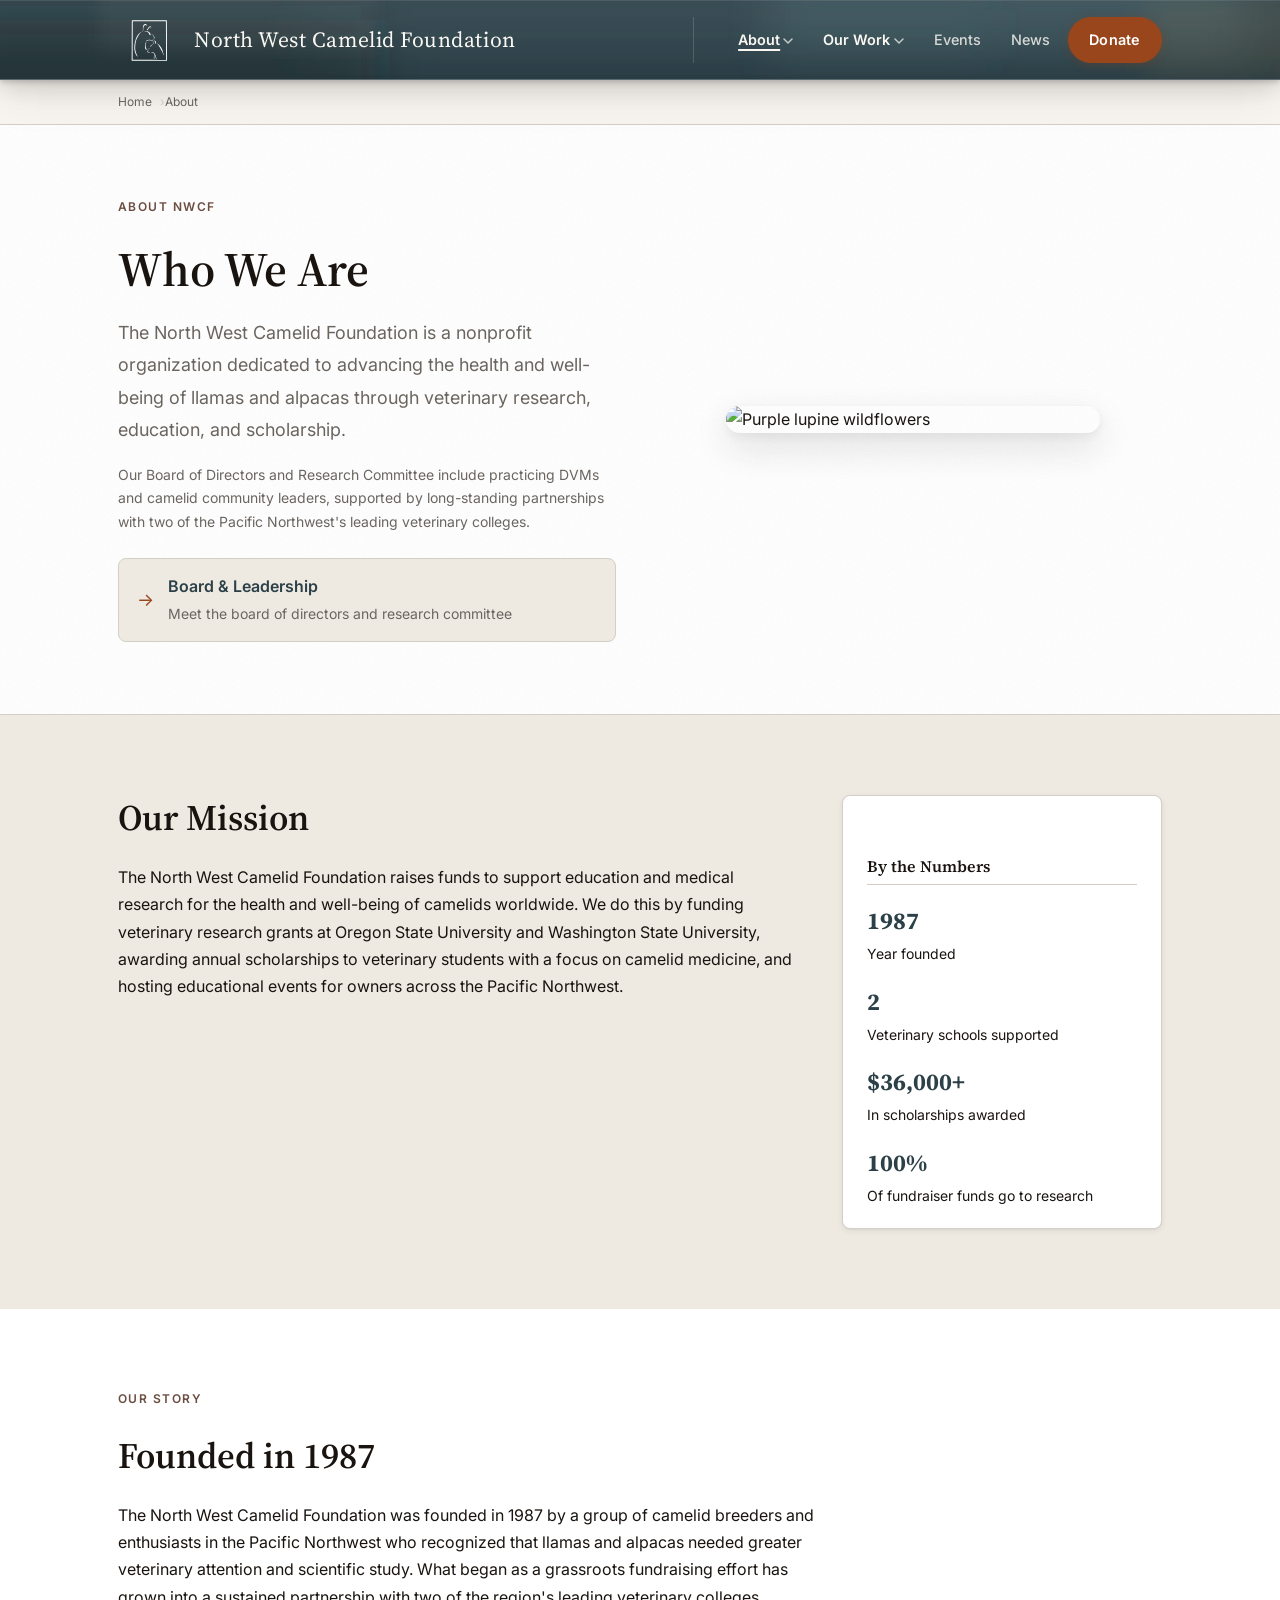
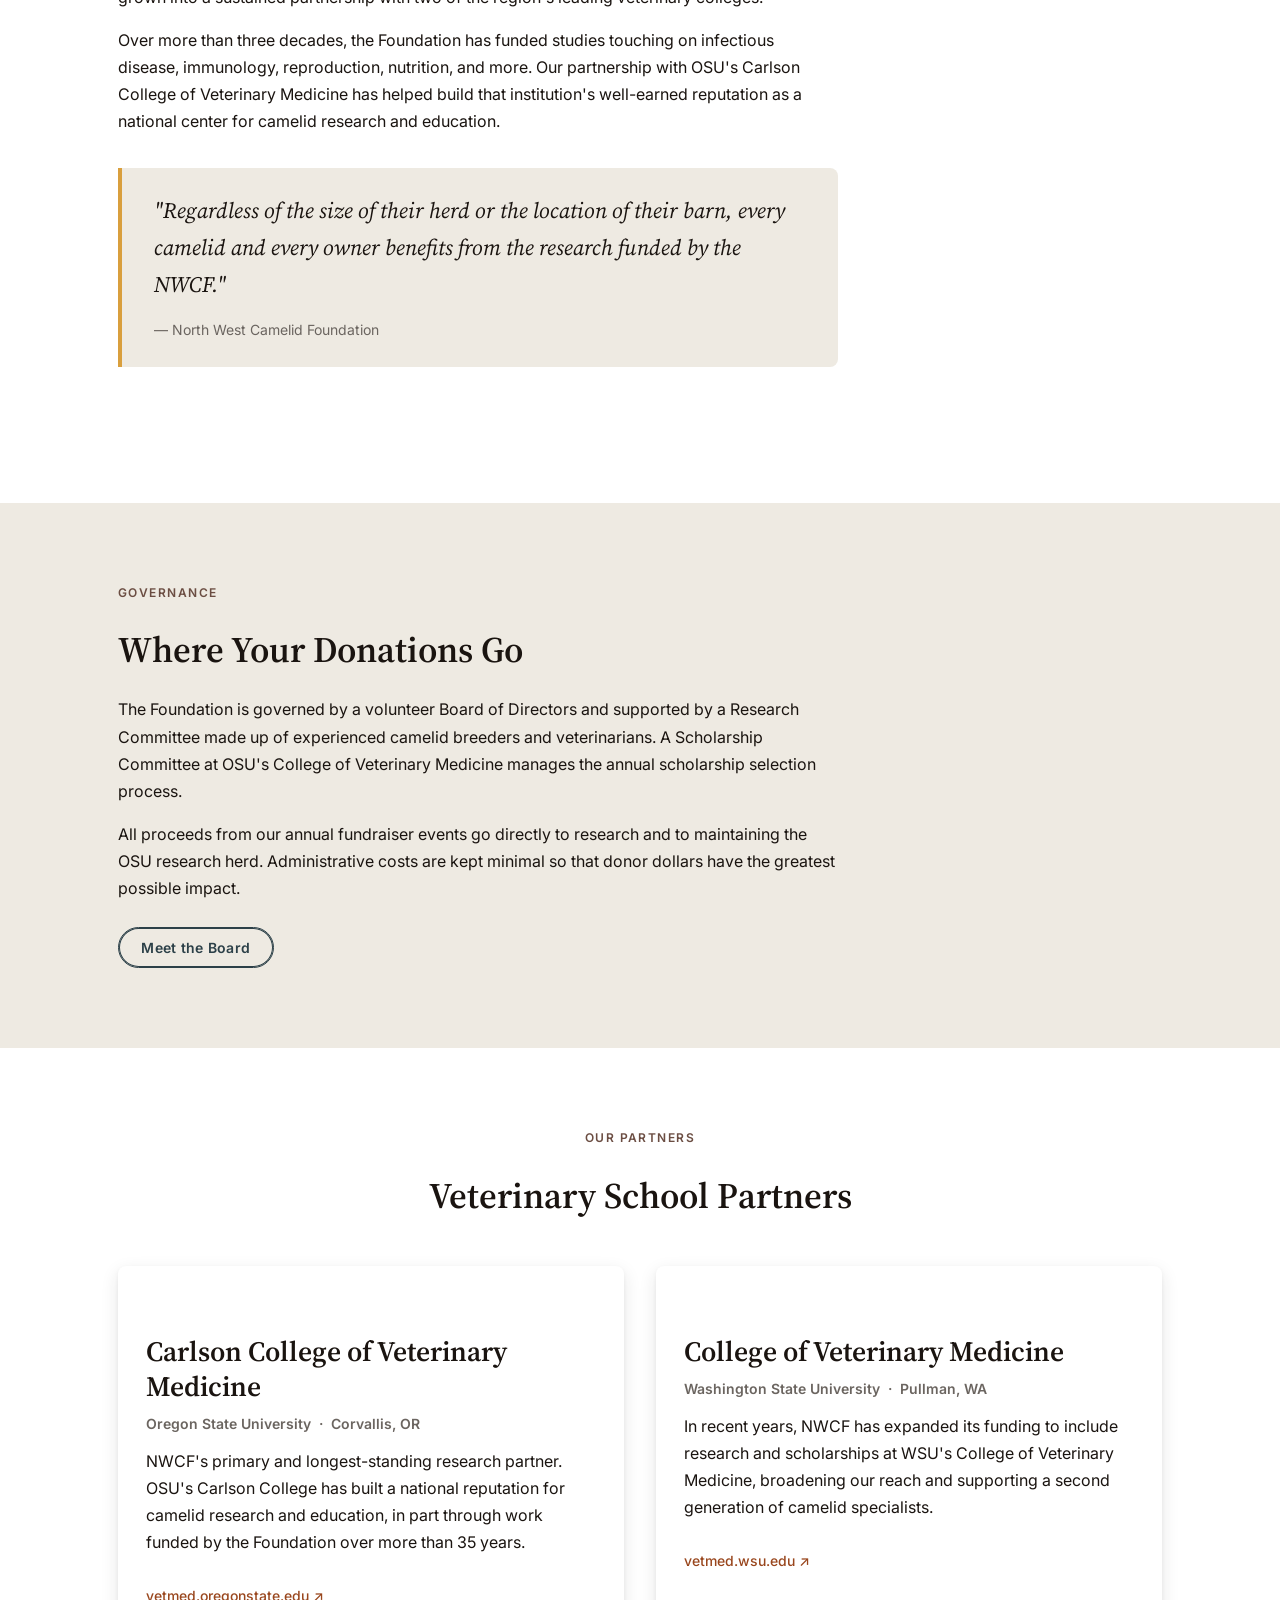
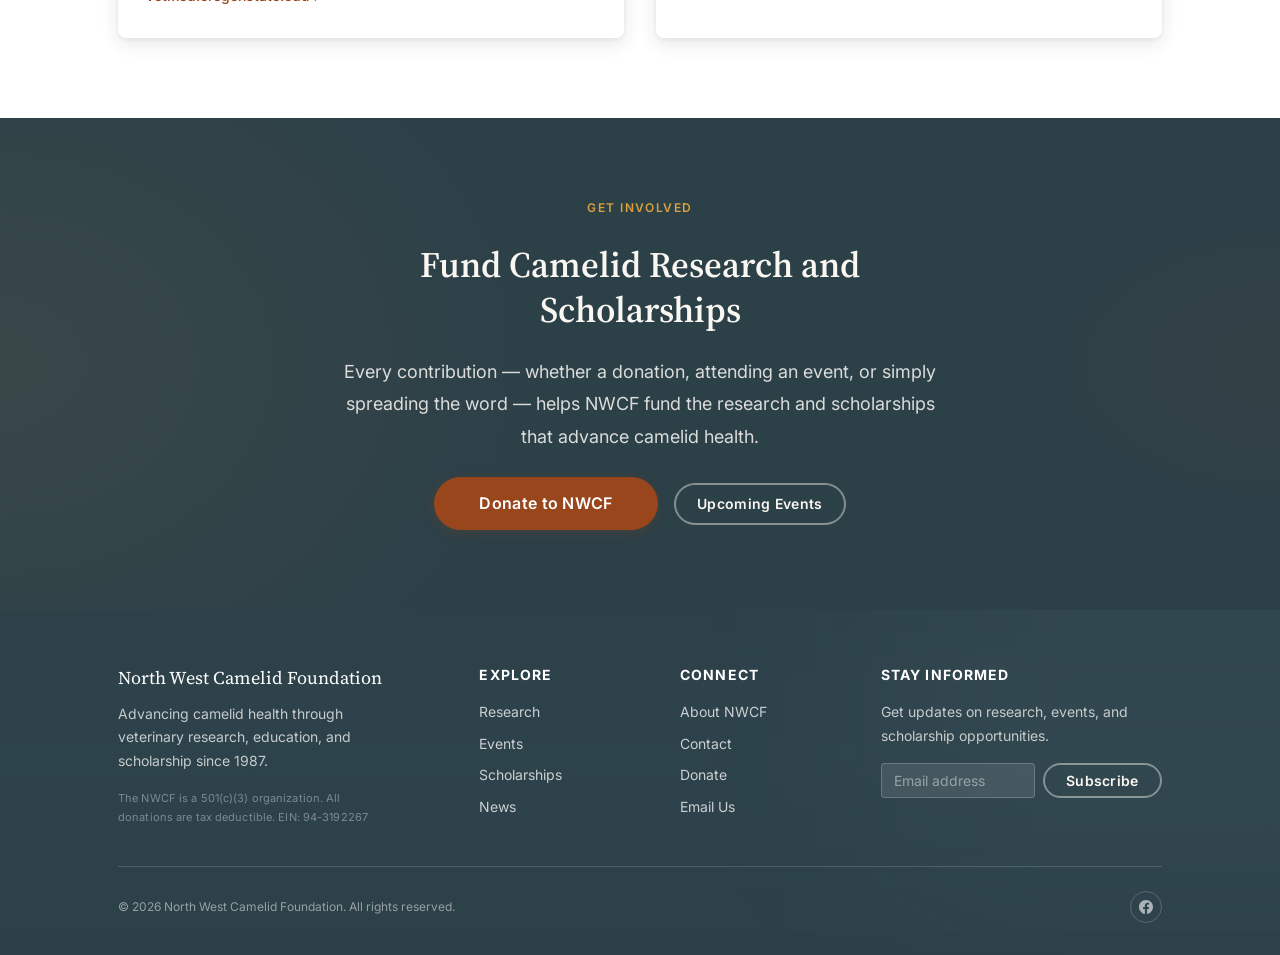
==== commit d9e206da: "About page: implement full UI audit fixes Hierarchy: Give hero section--white background so Mission " ====
--- a/about.html
+++ b/about.html
@@ -12,7 +12,7 @@
   <link href="https://fonts.googleapis.com/css2?family=Inter:wght@400;500;600;700&family=Source+Serif+4:ital,opsz,wght@0,8..60,400;0,8..60,600;0,8..60,700;1,8..60,400&display=swap" rel="stylesheet">
   <meta name="description" content="Learn about the North West Camelid Foundation — our history, mission, board of directors, and research committee.">
   <title>About — North West Camelid Foundation</title>
-  <link rel="stylesheet" href="css/styles-v2.css?v=brown164">
+  <link rel="stylesheet" href="css/styles-v2.css?v=brown166">
 </head>
 <body>
 
@@ -66,7 +66,7 @@
   <main>
 
     <!-- ===================== PAGE HERO ===================== -->
-    <section class="page-hero">
+    <section class="page-hero section--white">
       <div class="container">
         <div class="page-hero-grid">
           <div>
@@ -82,13 +82,6 @@
                 <div>
                   <strong class="nav-anchor-card__title">Board &amp; Leadership</strong>
                   <span class="nav-anchor-card__desc">Meet the board of directors and research committee</span>
-                </div>
-              </a>
-              <a href="#partners-heading" class="nav-anchor-card">
-                <span class="nav-anchor-card__icon">↓</span>
-                <div>
-                  <strong class="nav-anchor-card__title">University Partners</strong>
-                  <span class="nav-anchor-card__desc">Oregon State University and Washington State University</span>
                 </div>
               </a>
             </div>
@@ -131,11 +124,20 @@
           <h2 id="history-heading">Founded in 1987</h2>
           <p>The North West Camelid Foundation was founded in 1987 by a group of camelid breeders and enthusiasts in the Pacific Northwest who recognized that llamas and alpacas needed greater veterinary attention and scientific study. What began as a grassroots fundraising effort has grown into a sustained partnership with two of the region's leading veterinary colleges.</p>
           <p>Over more than three decades, the Foundation has funded studies touching on infectious disease, immunology, reproduction, nutrition, and more. Our partnership with OSU's Carlson College of Veterinary Medicine has helped build that institution's well-earned reputation as a national center for camelid research and education.</p>
-          <div class="pull-quote" style="margin-top:2rem; margin-bottom:2.5rem;">
+          <div class="pull-quote" style="margin-top:2rem;">
             <p>"Regardless of the size of their herd or the location of their barn, every camelid and every owner benefits from the research funded by the NWCF."</p>
             <cite>— North West Camelid Foundation</cite>
           </div>
-          <h3 id="operations-heading">How We Operate</h3>
+        </div>
+      </div>
+    </section>
+
+    <!-- ===================== WHERE YOUR DONATIONS GO ===================== -->
+    <section class="section section--bg" aria-labelledby="operations-heading">
+      <div class="container">
+        <div style="max-width:720px;">
+          <span class="section-label">Governance</span>
+          <h2 id="operations-heading">Where Your Donations Go</h2>
           <p>The Foundation is governed by a volunteer Board of Directors and supported by a Research Committee made up of experienced camelid breeders and veterinarians. A Scholarship Committee at OSU's College of Veterinary Medicine manages the annual scholarship selection process.</p>
           <p>All proceeds from our annual fundraiser events go directly to research and to maintaining the OSU research herd. Administrative costs are kept minimal so that donor dollars have the greatest possible impact.</p>
           <p style="margin-top:1.5rem;"><a href="leadership.html" class="btn btn-primary">Meet the Board</a></p>
@@ -144,7 +146,7 @@
     </section>
 
     <!-- ===================== PARTNER INSTITUTIONS ===================== -->
-    <section class="section section--bg" aria-labelledby="partners-heading">
+    <section class="section section--white" aria-labelledby="partners-heading">
       <div class="container">
         <div class="section-header">
           <span class="section-label">Our Partners</span>
@@ -172,7 +174,7 @@
       <div class="container">
         <div style="max-width:600px; margin-inline:auto; text-align:center;">
           <span class="section-label">Get Involved</span>
-          <h2>Support Our Work</h2>
+          <h2>Fund Camelid Research and Scholarships</h2>
           <p class="lead">Every contribution — whether a donation, attending an event, or simply spreading the word — helps NWCF fund the research and scholarships that advance camelid health.</p>
           <div class="btn-group" style="justify-content:center; margin-top:1.5rem;">
             <a href="donate.html" class="btn btn-donate btn-lg">Donate to NWCF</a>
--- a/css/styles-v2.css
+++ b/css/styles-v2.css
@@ -993,9 +993,7 @@
 .scholar-photo {
   display: block;
   width: calc(100% + 3.5rem);
-  height: 220px;
-  object-fit: cover;
-  object-position: top center;
+  height: auto;
   border-radius: var(--radius-md) var(--radius-md) 0 0;
   margin: -1.75rem -1.75rem 1.25rem;
 }
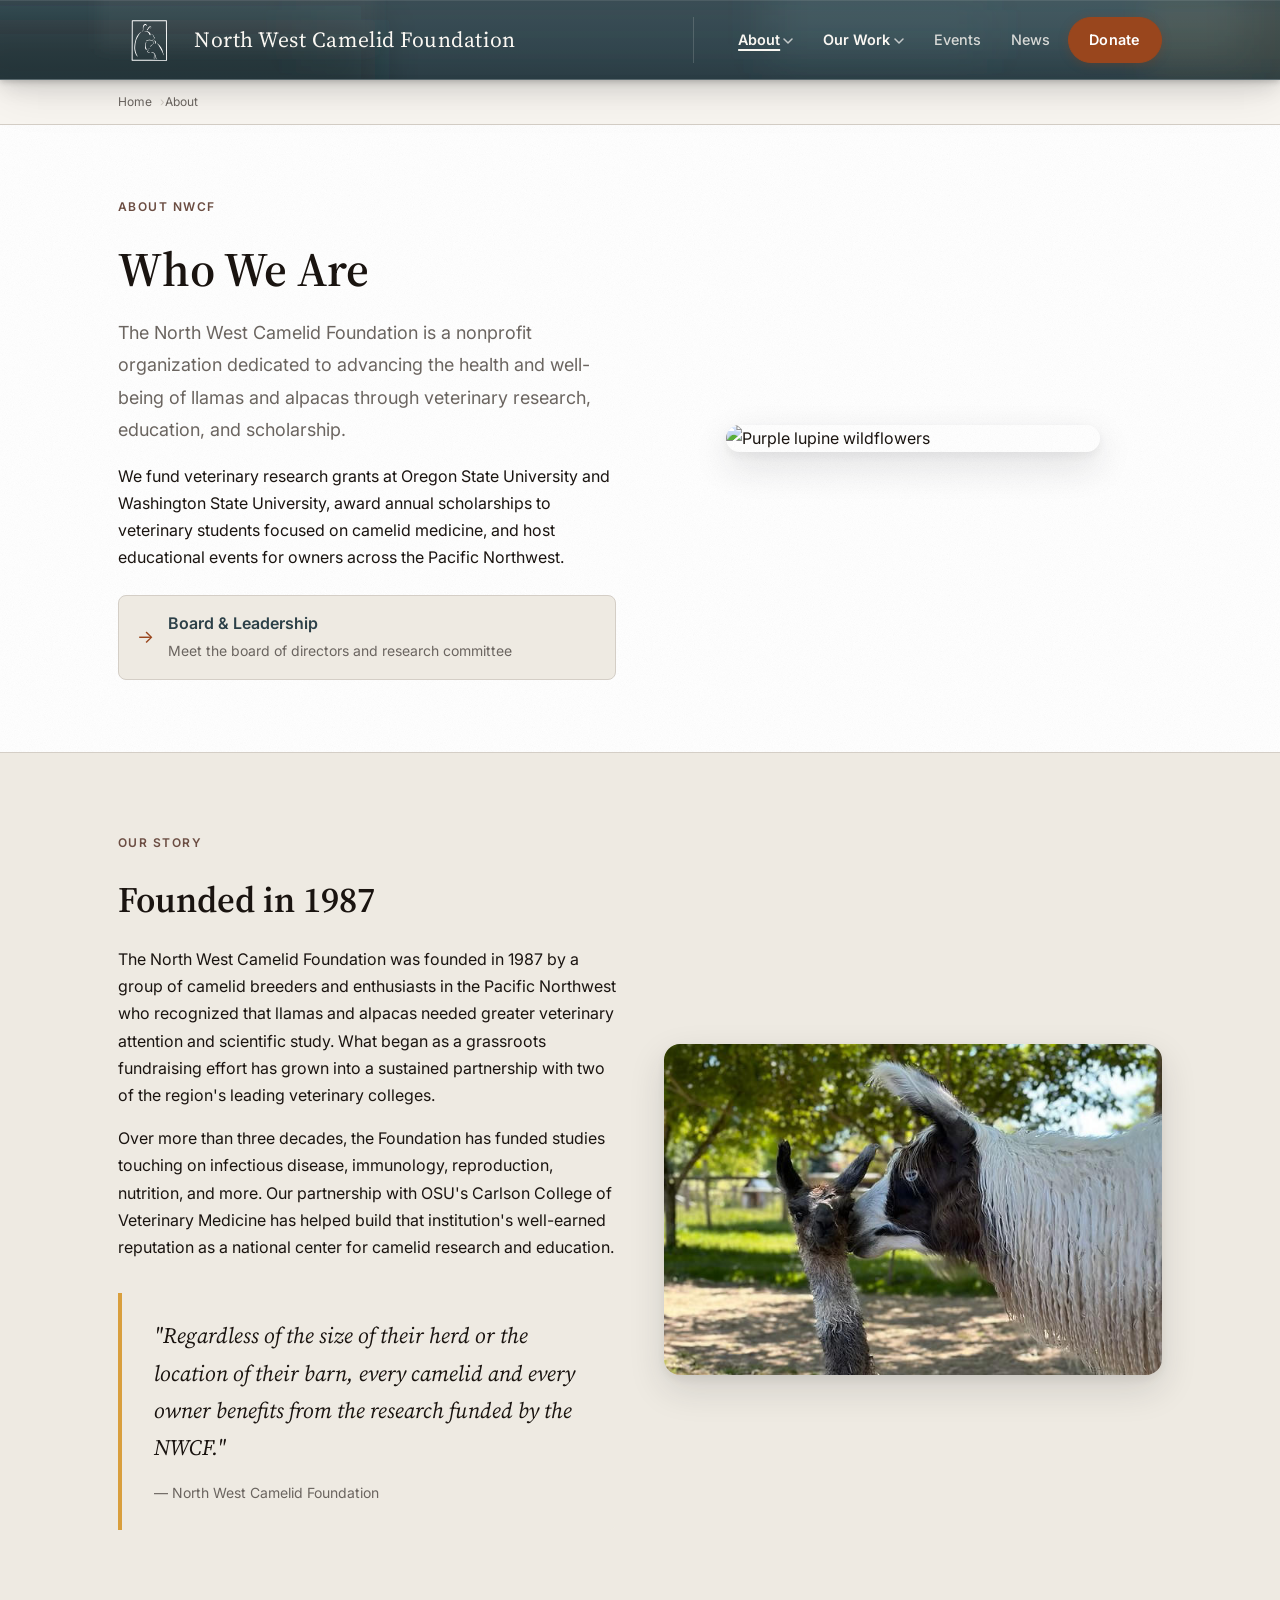
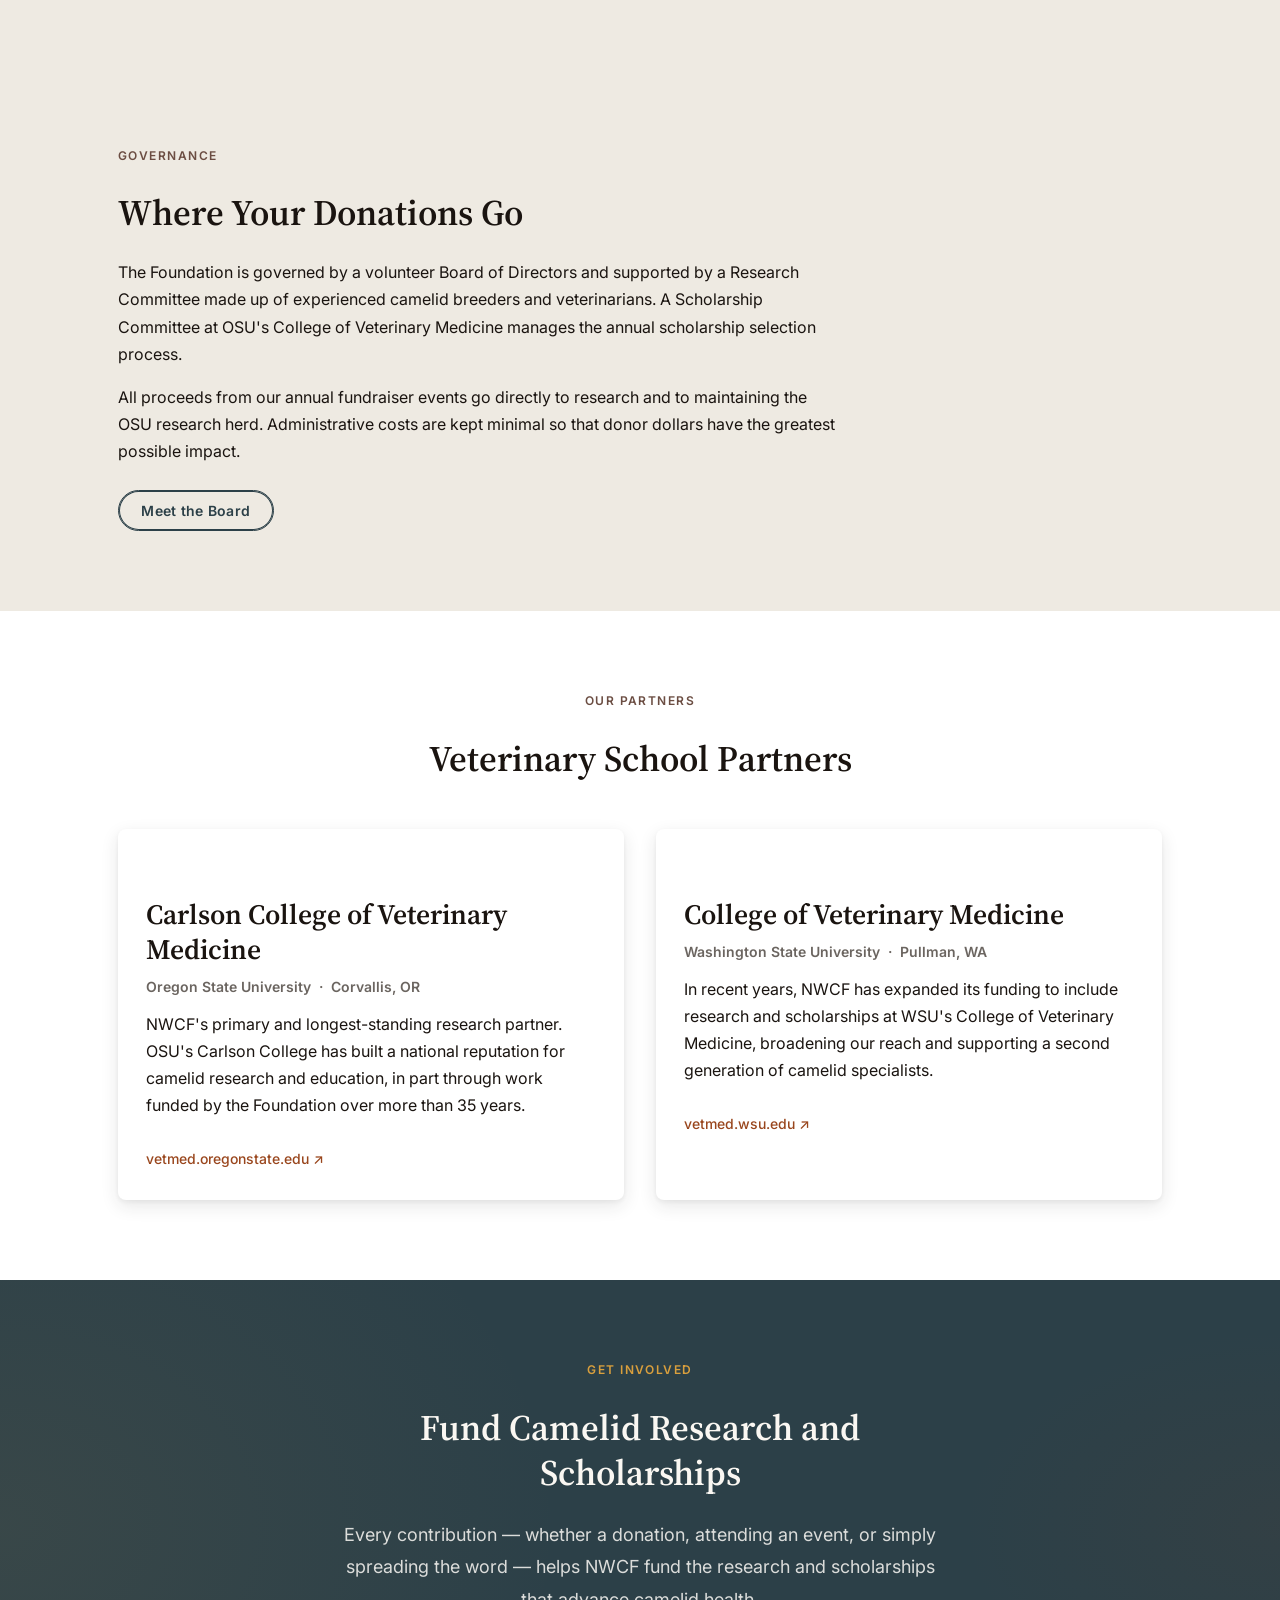
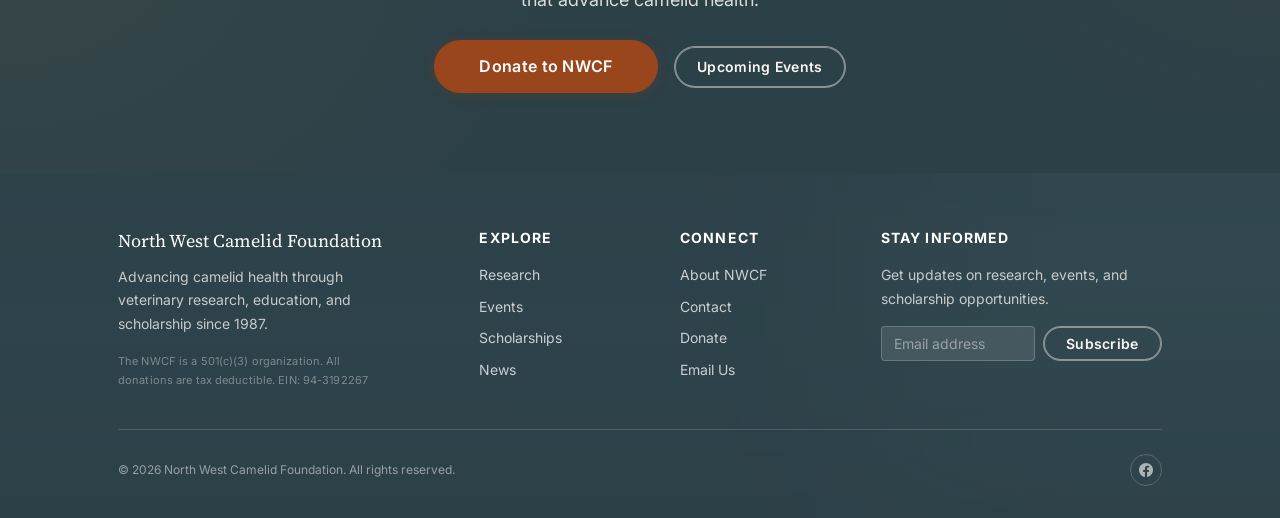
==== commit d23ea9f2: "about: remove By the Numbers sidebar, add visual depth to Our Story - Remove standalone Mission sect" ====
--- a/about.html
+++ b/about.html
@@ -12,7 +12,7 @@
   <link href="https://fonts.googleapis.com/css2?family=Inter:wght@400;500;600;700&family=Source+Serif+4:ital,opsz,wght@0,8..60,400;0,8..60,600;0,8..60,700;1,8..60,400&display=swap" rel="stylesheet">
   <meta name="description" content="Learn about the North West Camelid Foundation — our history, mission, board of directors, and research committee.">
   <title>About — North West Camelid Foundation</title>
-  <link rel="stylesheet" href="css/styles-v2.css?v=brown166">
+  <link rel="stylesheet" href="css/styles-v2.css?v=brown167">
 </head>
 <body>
 
@@ -73,7 +73,7 @@
             <span class="section-label">About NWCF</span>
             <h1 style="margin-bottom:1.25rem;">Who We Are</h1>
             <p class="lead">The North West Camelid Foundation is a nonprofit organization dedicated to advancing the health and well-being of llamas and alpacas through veterinary research, education, and scholarship.</p>
-            <p style="color:var(--muted); font-size:var(--size-sm); margin-bottom:1.5rem;">Our Board of Directors and Research Committee include practicing DVMs and camelid community leaders, supported by long-standing partnerships with two of the Pacific Northwest's leading veterinary colleges.</p>
+            <p style="margin-bottom:1.5rem;">We fund veterinary research grants at Oregon State University and Washington State University, award annual scholarships to veterinary students focused on camelid medicine, and host educational events for owners across the Pacific Northwest.</p>
 
             <!-- Scroll anchors -->
             <div style="display:flex; flex-direction:column; gap:0.5rem;">
@@ -93,40 +93,22 @@
       </div>
     </section>
 
-    <!-- ===================== MISSION ===================== -->
-    <section class="section section--panel" aria-labelledby="mission-heading">
-      <div class="container">
-        <div class="content-layout">
-          <div>
-            <h2 id="mission-heading">Our Mission</h2>
-            <p>The North West Camelid Foundation raises funds to support education and medical research for the health and well-being of camelids worldwide. We do this by funding veterinary research grants at Oregon State University and Washington State University, awarding annual scholarships to veterinary students with a focus on camelid medicine, and hosting educational events for owners across the Pacific Northwest.</p>
-          </div>
-          <aside class="sidebar" aria-label="About sidebar">
-            <div class="sidebar-box">
-              <h3>By the Numbers</h3>
-              <ul style="display:flex; flex-direction:column; gap:1rem;">
-                <li style="font-size:0.875rem;"><strong style="display:block; font-size:1.5rem; font-family:var(--font-heading); color:var(--brown);">1987</strong>Year founded</li>
-                <li style="font-size:0.875rem;"><strong style="display:block; font-size:1.5rem; font-family:var(--font-heading); color:var(--brown);">2</strong>Veterinary schools supported</li>
-                <li style="font-size:0.875rem;"><strong style="display:block; font-size:1.5rem; font-family:var(--font-heading); color:var(--brown);">$36,000+</strong>In scholarships awarded</li>
-                <li style="font-size:0.875rem;"><strong style="display:block; font-size:1.5rem; font-family:var(--font-heading); color:var(--brown);">100%</strong>Of fundraiser funds go to research</li>
-              </ul>
+    <!-- ===================== OUR STORY ===================== -->
+    <section class="section section--panel" aria-labelledby="history-heading">
+      <div class="container">
+        <div class="page-hero-grid" style="align-items:center;">
+          <div>
+            <span class="section-label">Our Story</span>
+            <h2 id="history-heading">Founded in 1987</h2>
+            <p>The North West Camelid Foundation was founded in 1987 by a group of camelid breeders and enthusiasts in the Pacific Northwest who recognized that llamas and alpacas needed greater veterinary attention and scientific study. What began as a grassroots fundraising effort has grown into a sustained partnership with two of the region's leading veterinary colleges.</p>
+            <p>Over more than three decades, the Foundation has funded studies touching on infectious disease, immunology, reproduction, nutrition, and more. Our partnership with OSU's Carlson College of Veterinary Medicine has helped build that institution's well-earned reputation as a national center for camelid research and education.</p>
+            <div class="pull-quote" style="margin-top:2rem;">
+              <p>"Regardless of the size of their herd or the location of their barn, every camelid and every owner benefits from the research funded by the NWCF."</p>
+              <cite>— North West Camelid Foundation</cite>
             </div>
-          </aside>
-        </div>
-      </div>
-    </section>
-
-    <!-- ===================== OUR STORY ===================== -->
-    <section class="section section--white" aria-labelledby="history-heading">
-      <div class="container">
-        <div style="max-width:720px;">
-          <span class="section-label">Our Story</span>
-          <h2 id="history-heading">Founded in 1987</h2>
-          <p>The North West Camelid Foundation was founded in 1987 by a group of camelid breeders and enthusiasts in the Pacific Northwest who recognized that llamas and alpacas needed greater veterinary attention and scientific study. What began as a grassroots fundraising effort has grown into a sustained partnership with two of the region's leading veterinary colleges.</p>
-          <p>Over more than three decades, the Foundation has funded studies touching on infectious disease, immunology, reproduction, nutrition, and more. Our partnership with OSU's Carlson College of Veterinary Medicine has helped build that institution's well-earned reputation as a national center for camelid research and education.</p>
-          <div class="pull-quote" style="margin-top:2rem;">
-            <p>"Regardless of the size of their herd or the location of their barn, every camelid and every owner benefits from the research funded by the NWCF."</p>
-            <cite>— North West Camelid Foundation</cite>
+          </div>
+          <div>
+            <img src="images/Llamas-frog-pond-farm.jpg" alt="Llamas grazing at Frog Pond Farm in the Pacific Northwest" style="width:100%; border-radius:16px; box-shadow:var(--shadow-lg); object-fit:cover;">
           </div>
         </div>
       </div>
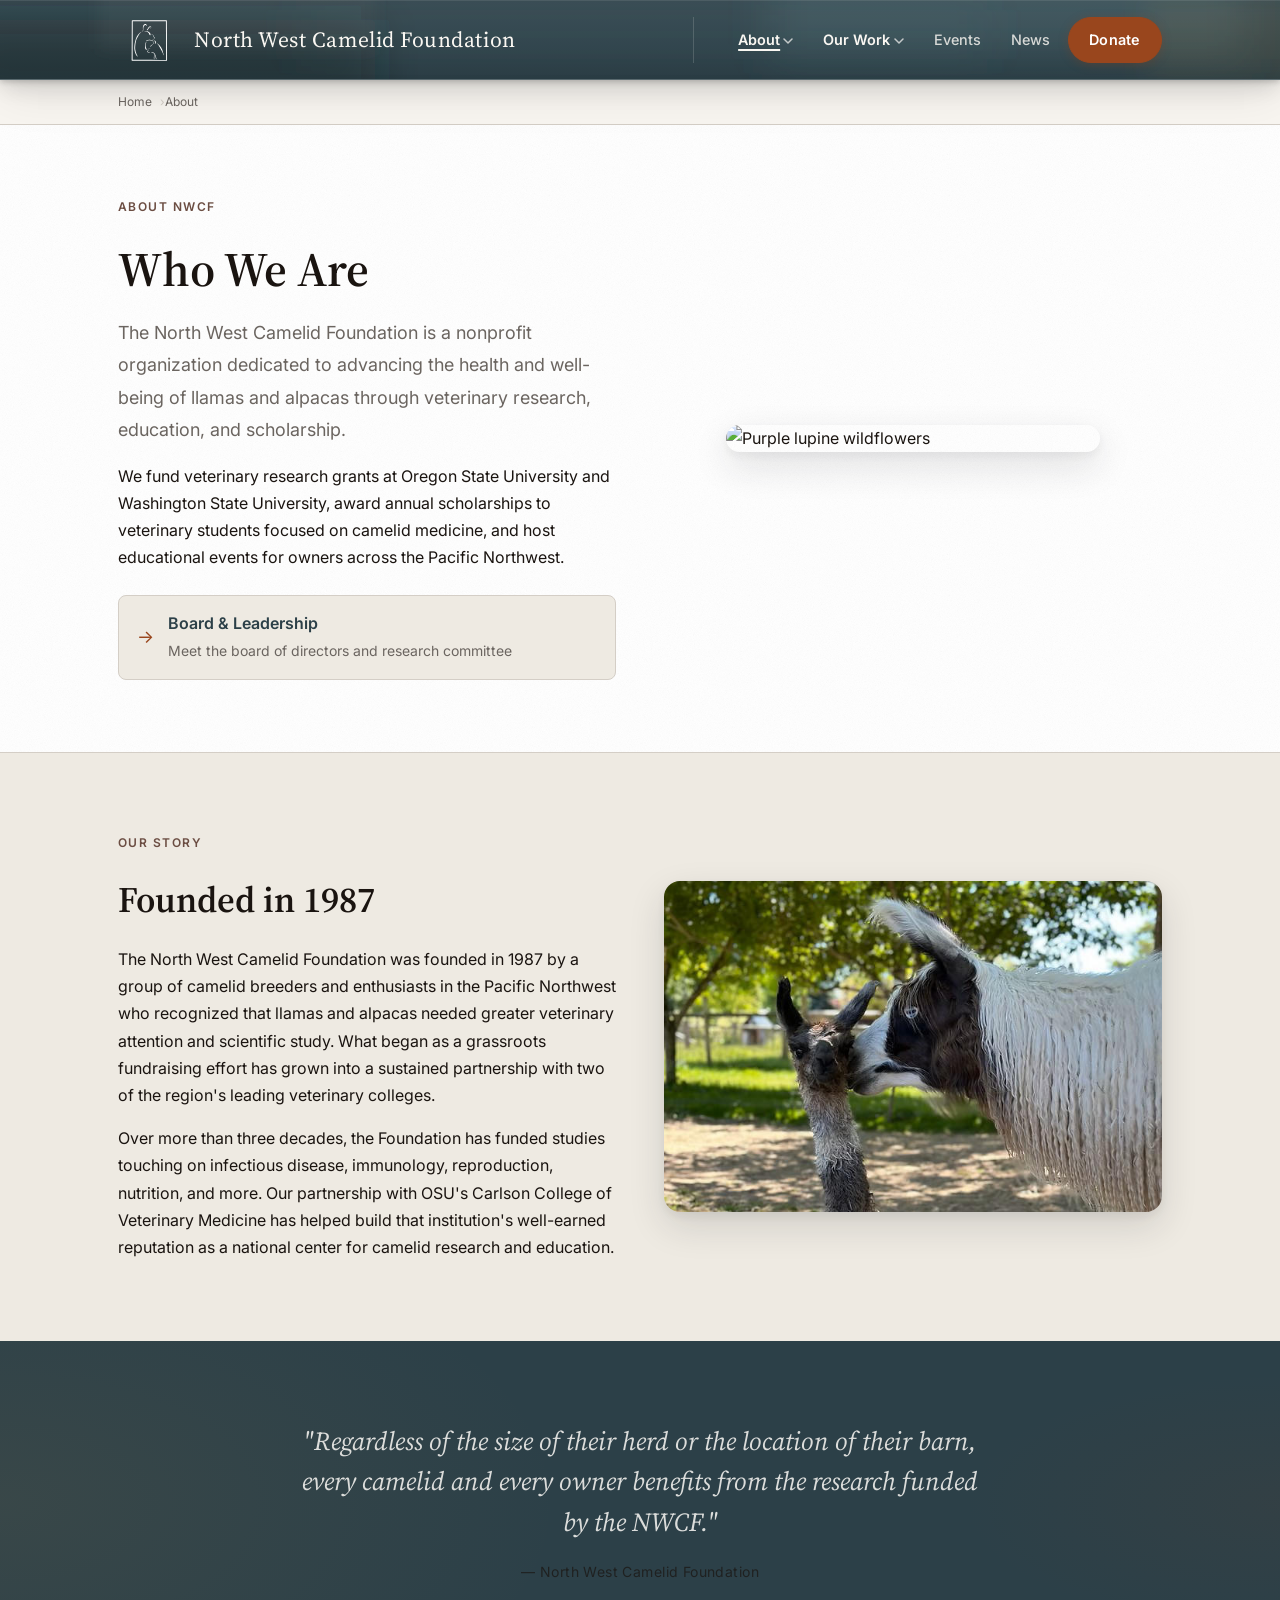
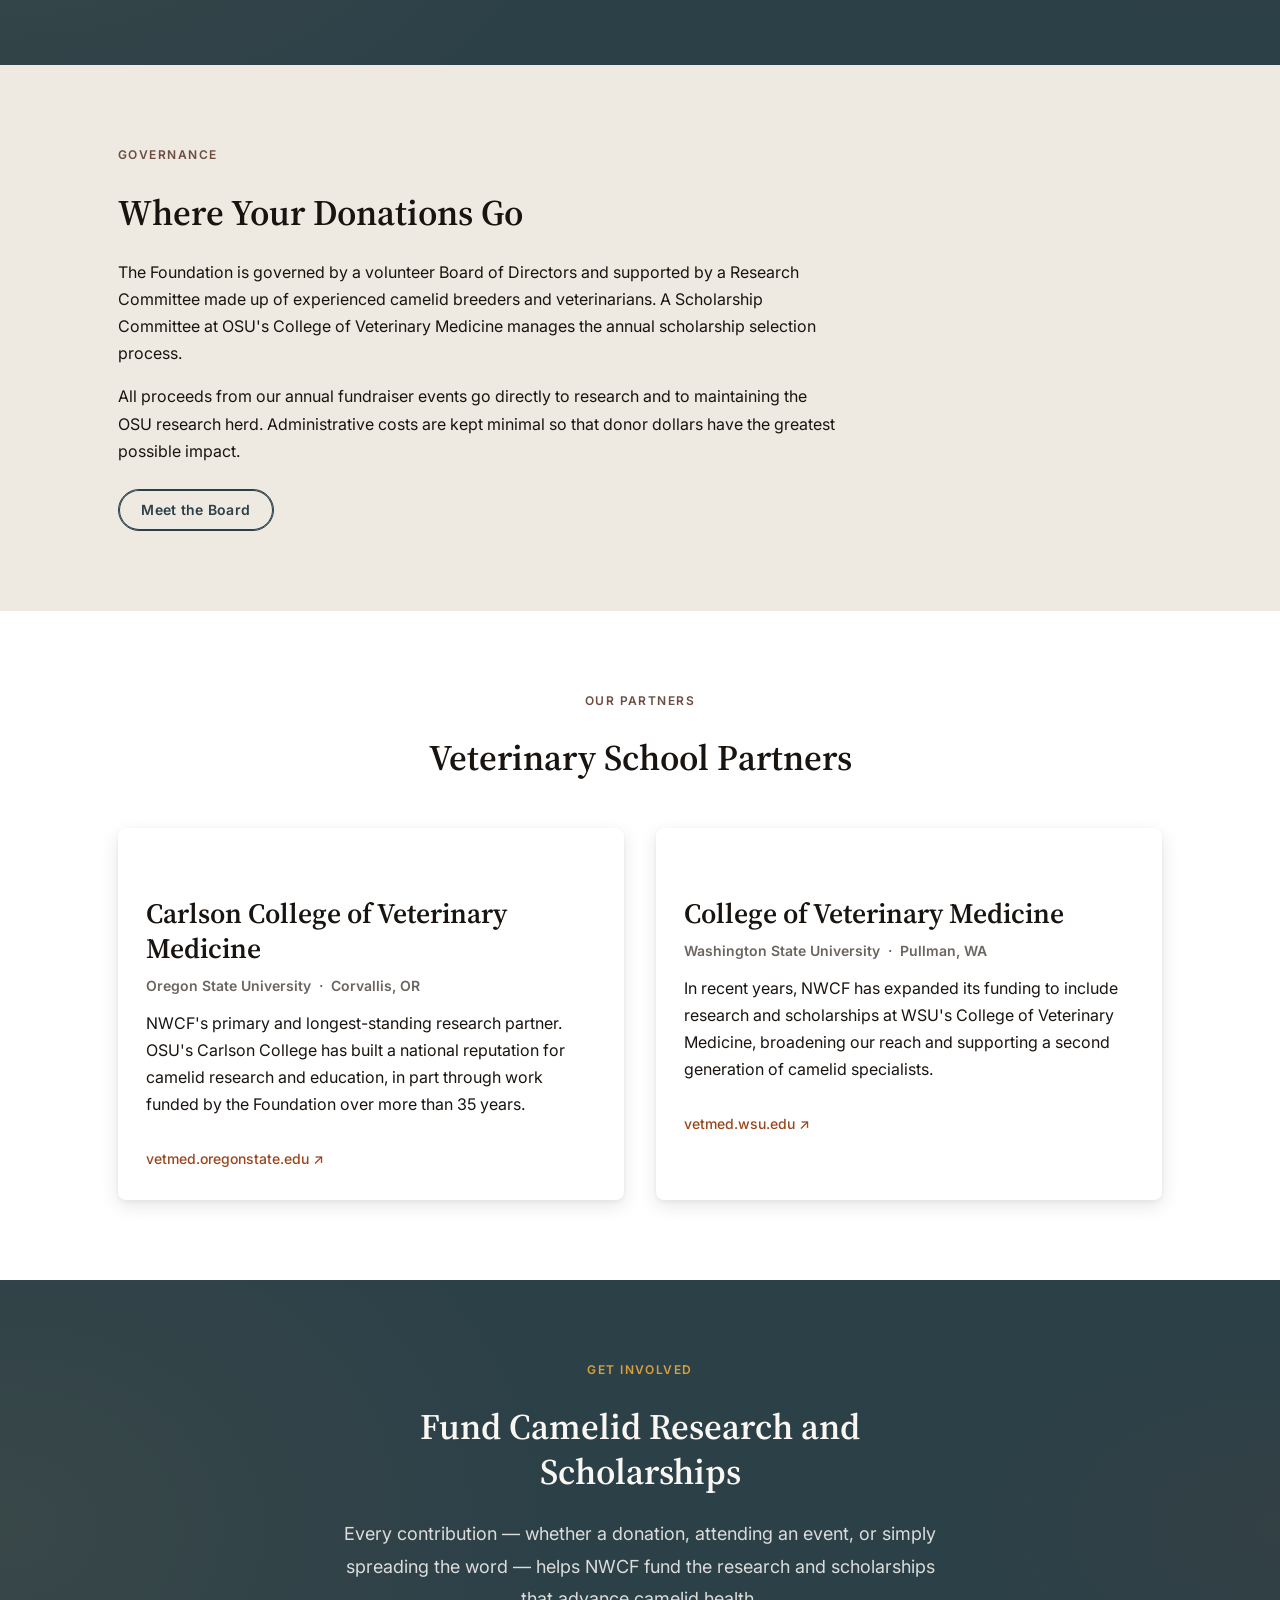
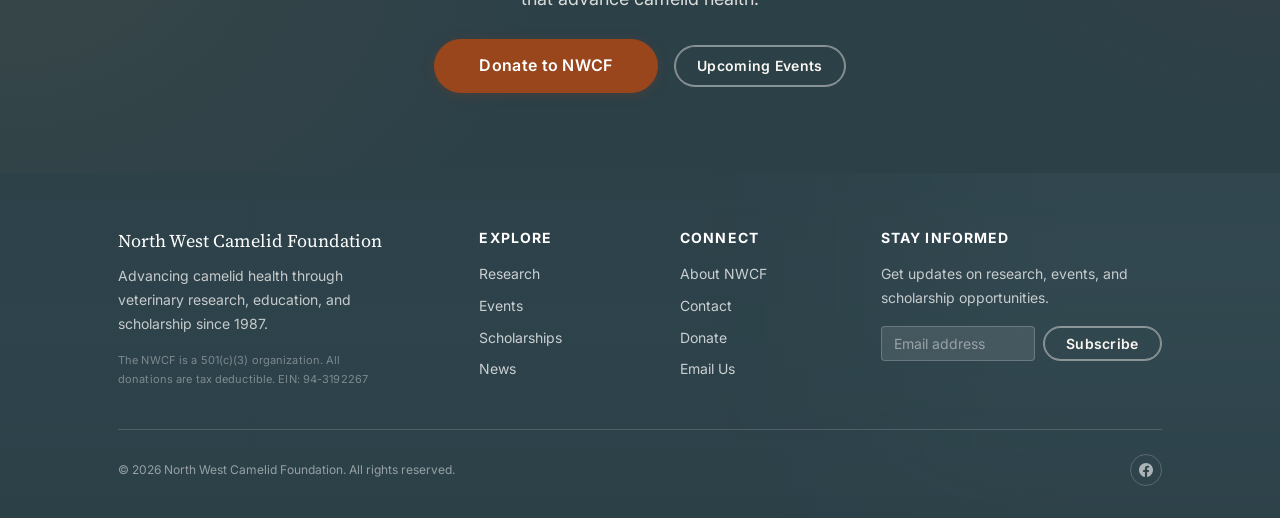
==== commit ce2bdce4: "about: add standalone impact quote bar between Our Story and Governance Pull the NWCF quote out of t" ====
--- a/about.html
+++ b/about.html
@@ -12,7 +12,7 @@
   <link href="https://fonts.googleapis.com/css2?family=Inter:wght@400;500;600;700&family=Source+Serif+4:ital,opsz,wght@0,8..60,400;0,8..60,600;0,8..60,700;1,8..60,400&display=swap" rel="stylesheet">
   <meta name="description" content="Learn about the North West Camelid Foundation — our history, mission, board of directors, and research committee.">
   <title>About — North West Camelid Foundation</title>
-  <link rel="stylesheet" href="css/styles-v2.css?v=brown167">
+  <link rel="stylesheet" href="css/styles-v2.css?v=brown168">
 </head>
 <body>
 
@@ -102,14 +102,20 @@
             <h2 id="history-heading">Founded in 1987</h2>
             <p>The North West Camelid Foundation was founded in 1987 by a group of camelid breeders and enthusiasts in the Pacific Northwest who recognized that llamas and alpacas needed greater veterinary attention and scientific study. What began as a grassroots fundraising effort has grown into a sustained partnership with two of the region's leading veterinary colleges.</p>
             <p>Over more than three decades, the Foundation has funded studies touching on infectious disease, immunology, reproduction, nutrition, and more. Our partnership with OSU's Carlson College of Veterinary Medicine has helped build that institution's well-earned reputation as a national center for camelid research and education.</p>
-            <div class="pull-quote" style="margin-top:2rem;">
-              <p>"Regardless of the size of their herd or the location of their barn, every camelid and every owner benefits from the research funded by the NWCF."</p>
-              <cite>— North West Camelid Foundation</cite>
-            </div>
           </div>
           <div>
             <img src="images/Llamas-frog-pond-farm.jpg" alt="Llamas grazing at Frog Pond Farm in the Pacific Northwest" style="width:100%; border-radius:16px; box-shadow:var(--shadow-lg); object-fit:cover;">
           </div>
+        </div>
+      </div>
+    </section>
+
+    <!-- ===================== IMPACT QUOTE ===================== -->
+    <section class="section section--brown">
+      <div class="container">
+        <div style="max-width:680px; margin-inline:auto; text-align:center;">
+          <p style="font-family:var(--font-heading); font-size:clamp(1.2rem, 2.5vw, 1.625rem); font-style:italic; line-height:1.55; margin-bottom:1rem;">"Regardless of the size of their herd or the location of their barn, every camelid and every owner benefits from the research funded by the NWCF."</p>
+          <cite style="font-size:var(--size-sm); opacity:0.7; font-style:normal; letter-spacing:0.03em;">— North West Camelid Foundation</cite>
         </div>
       </div>
     </section>
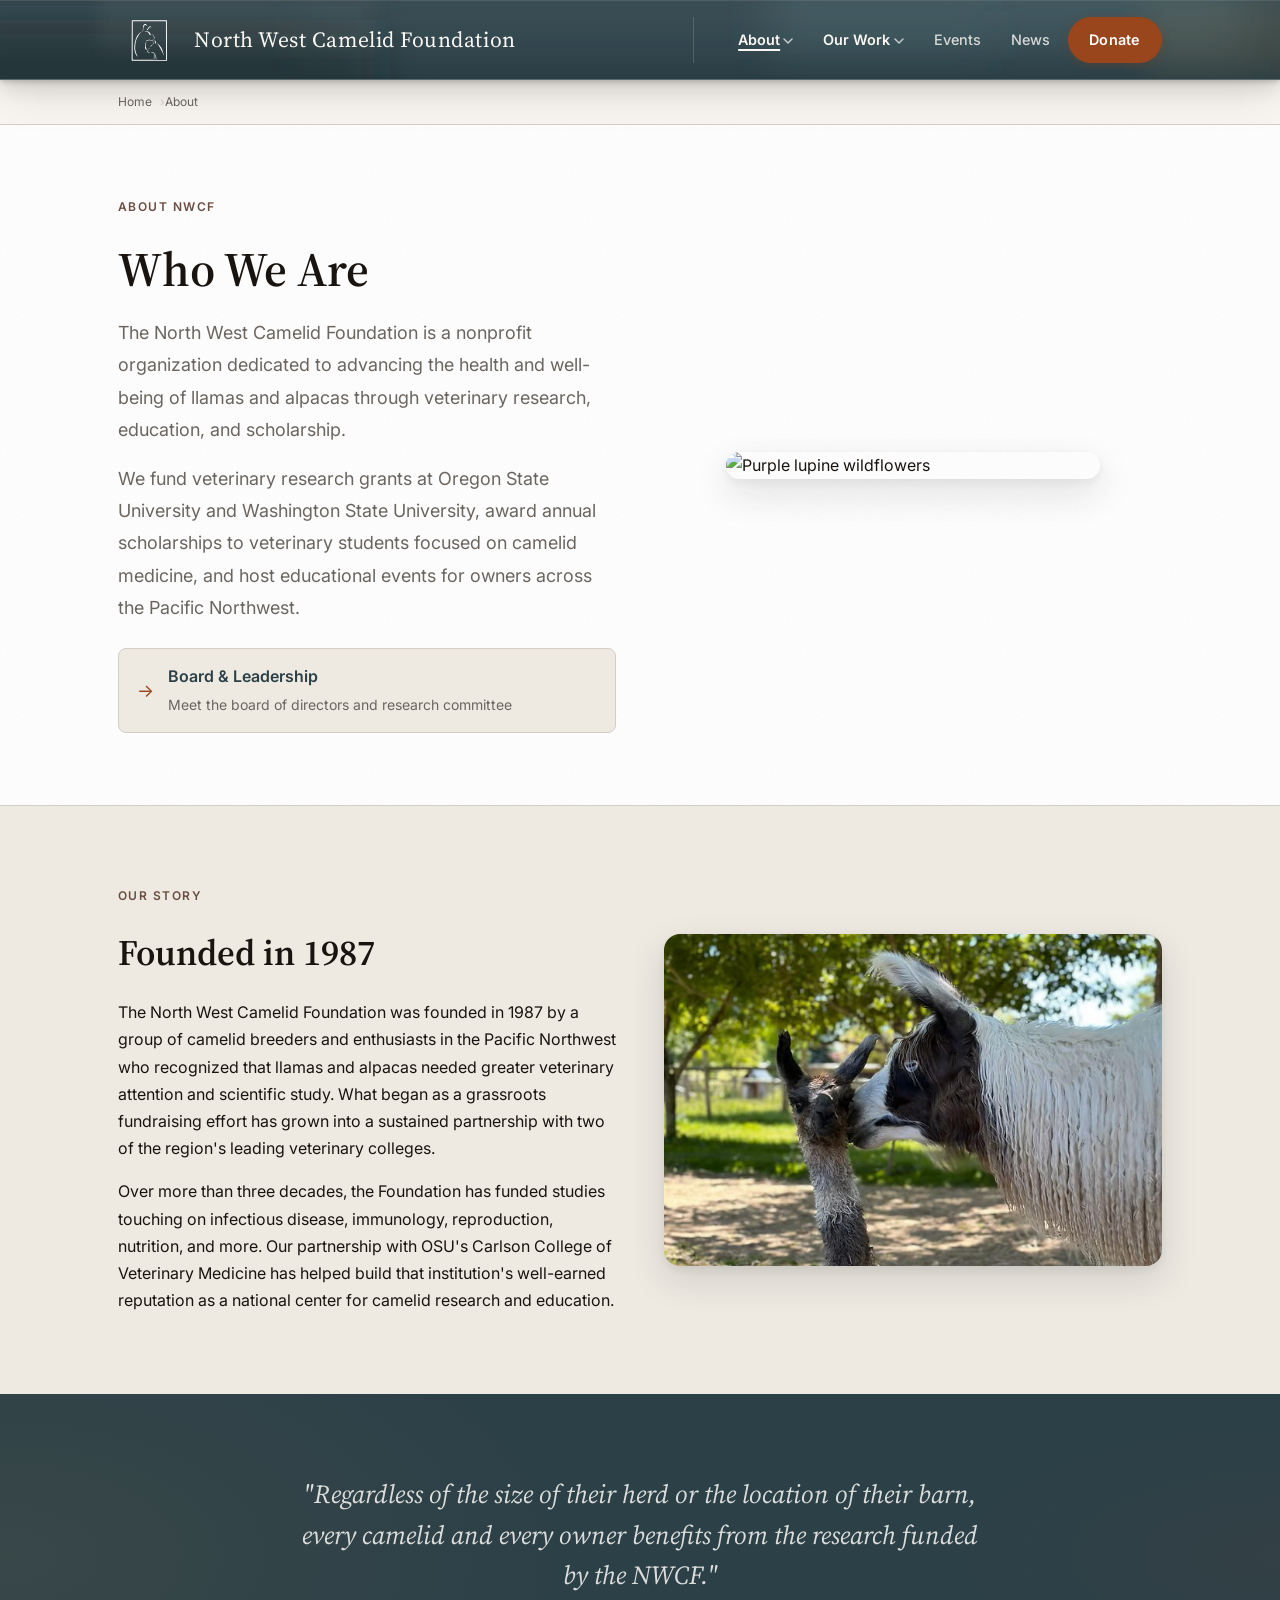
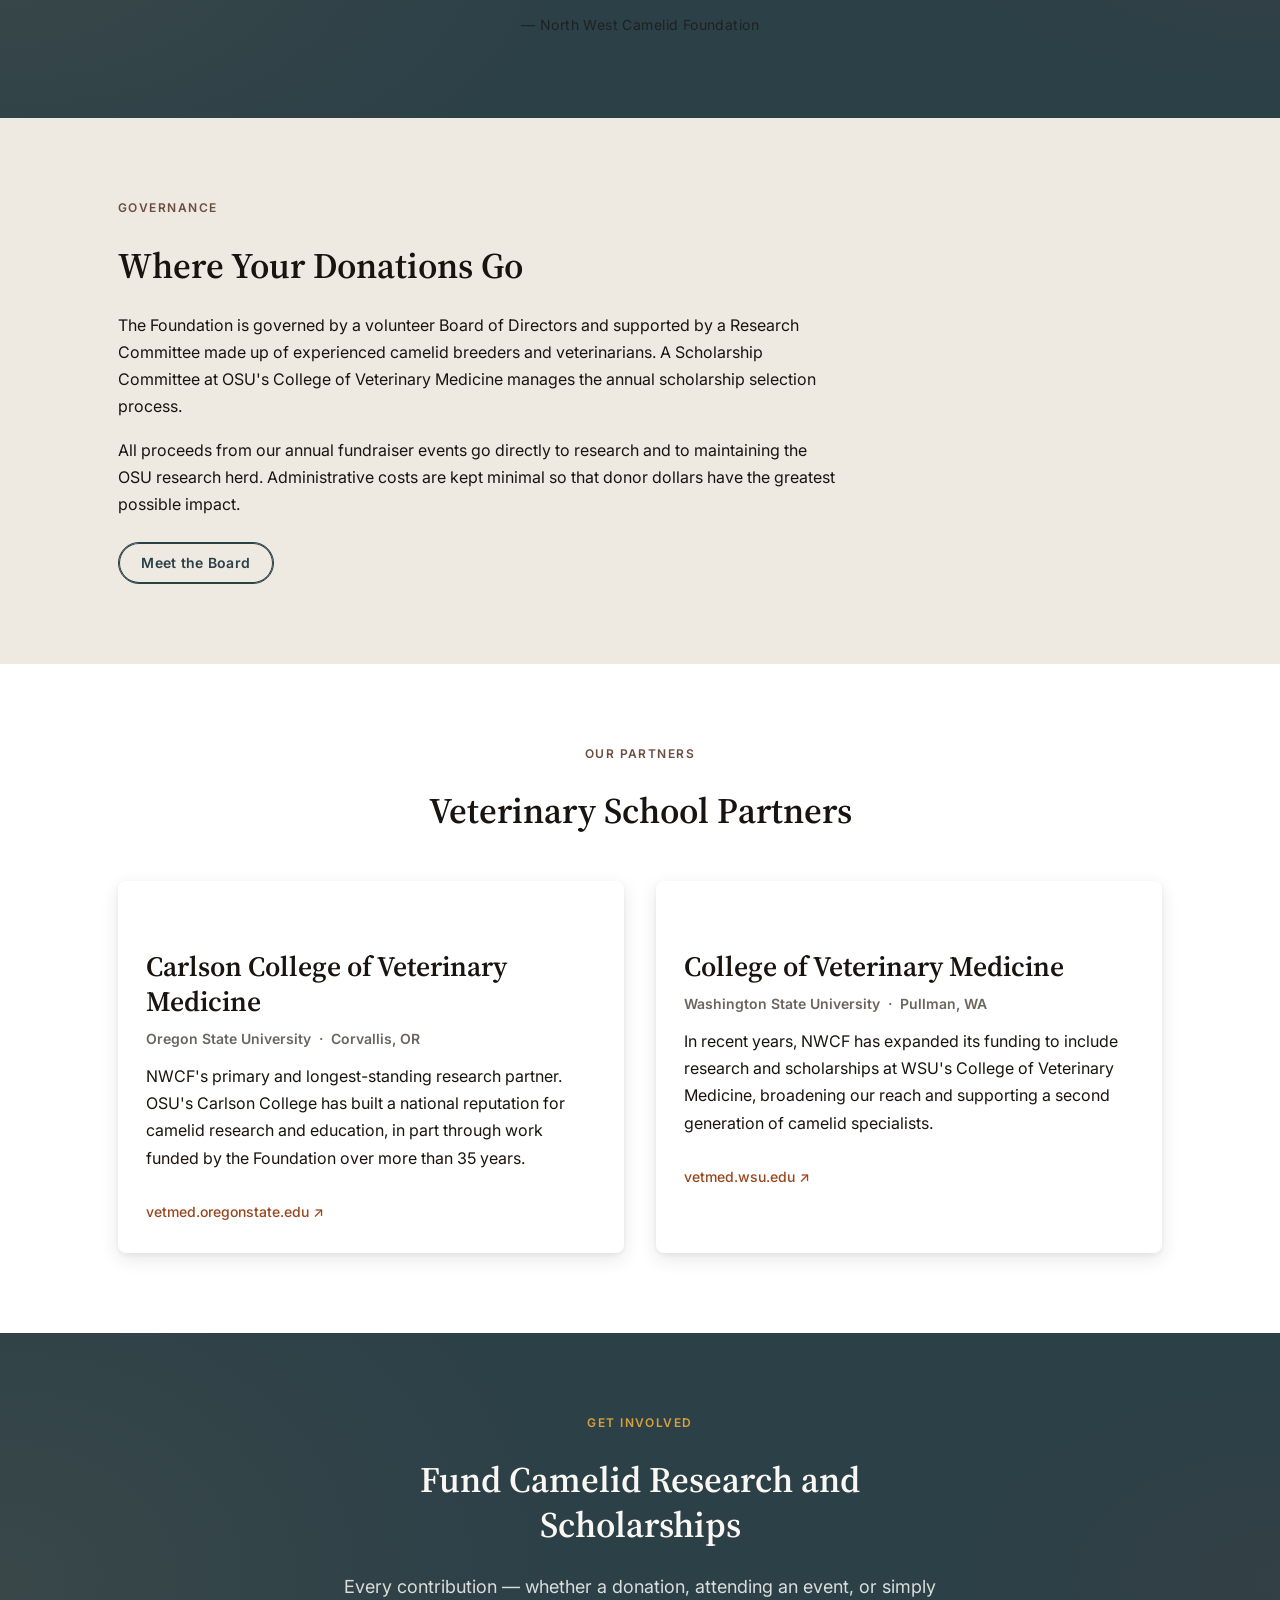
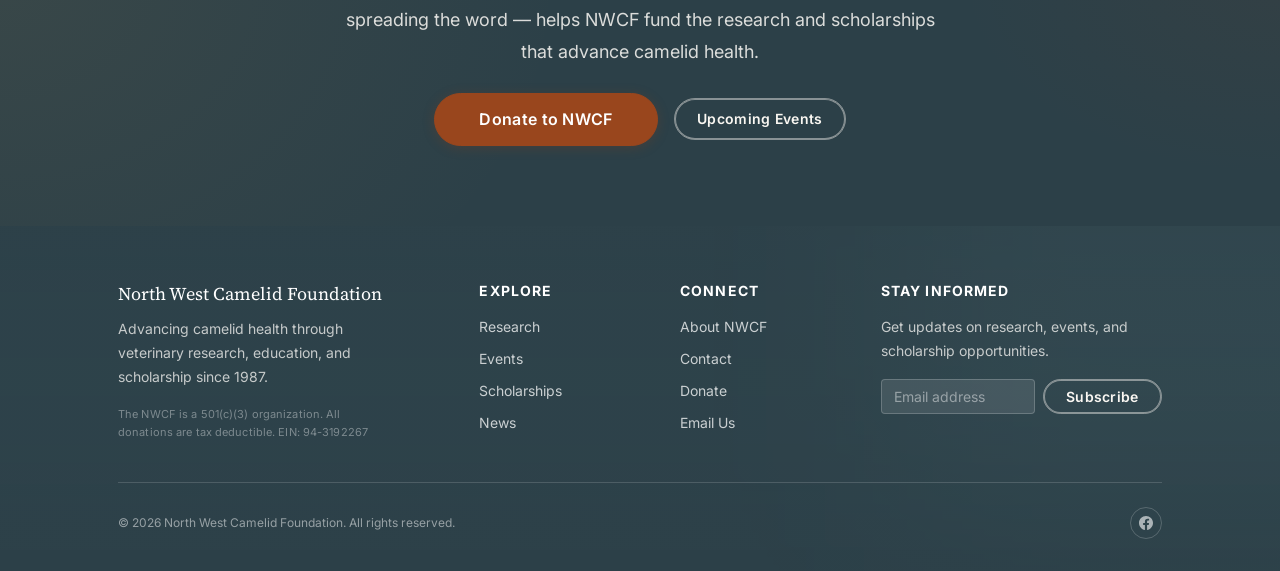
==== commit 4166e893: "about: apply .lead class to second hero paragraph Match the font size (18px), line-height (1.8), and" ====
--- a/about.html
+++ b/about.html
@@ -12,7 +12,7 @@
   <link href="https://fonts.googleapis.com/css2?family=Inter:wght@400;500;600;700&family=Source+Serif+4:ital,opsz,wght@0,8..60,400;0,8..60,600;0,8..60,700;1,8..60,400&display=swap" rel="stylesheet">
   <meta name="description" content="Learn about the North West Camelid Foundation — our history, mission, board of directors, and research committee.">
   <title>About — North West Camelid Foundation</title>
-  <link rel="stylesheet" href="css/styles-v2.css?v=brown168">
+  <link rel="stylesheet" href="css/styles-v2.css?v=brown169">
 </head>
 <body>
 
@@ -73,7 +73,7 @@
             <span class="section-label">About NWCF</span>
             <h1 style="margin-bottom:1.25rem;">Who We Are</h1>
             <p class="lead">The North West Camelid Foundation is a nonprofit organization dedicated to advancing the health and well-being of llamas and alpacas through veterinary research, education, and scholarship.</p>
-            <p style="margin-bottom:1.5rem;">We fund veterinary research grants at Oregon State University and Washington State University, award annual scholarships to veterinary students focused on camelid medicine, and host educational events for owners across the Pacific Northwest.</p>
+            <p class="lead" style="margin-bottom:1.5rem;">We fund veterinary research grants at Oregon State University and Washington State University, award annual scholarships to veterinary students focused on camelid medicine, and host educational events for owners across the Pacific Northwest.</p>
 
             <!-- Scroll anchors -->
             <div style="display:flex; flex-direction:column; gap:0.5rem;">
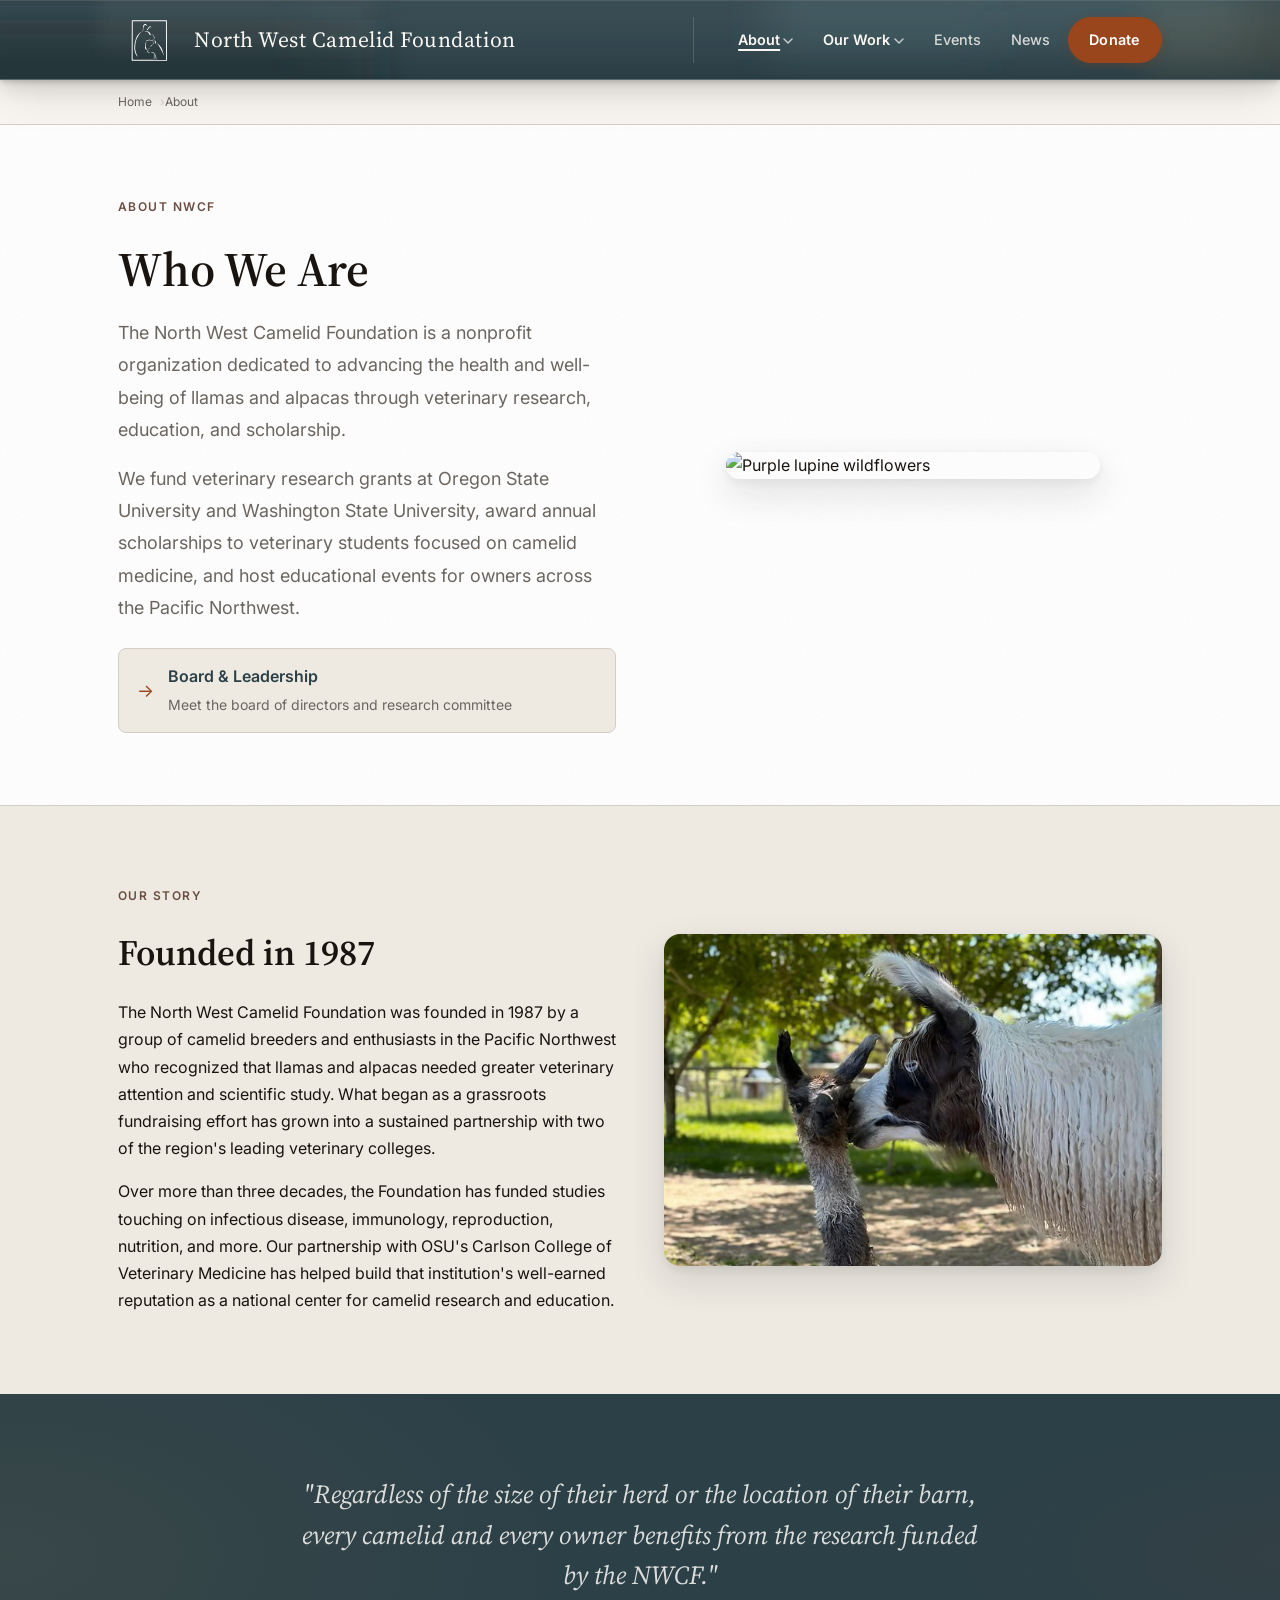
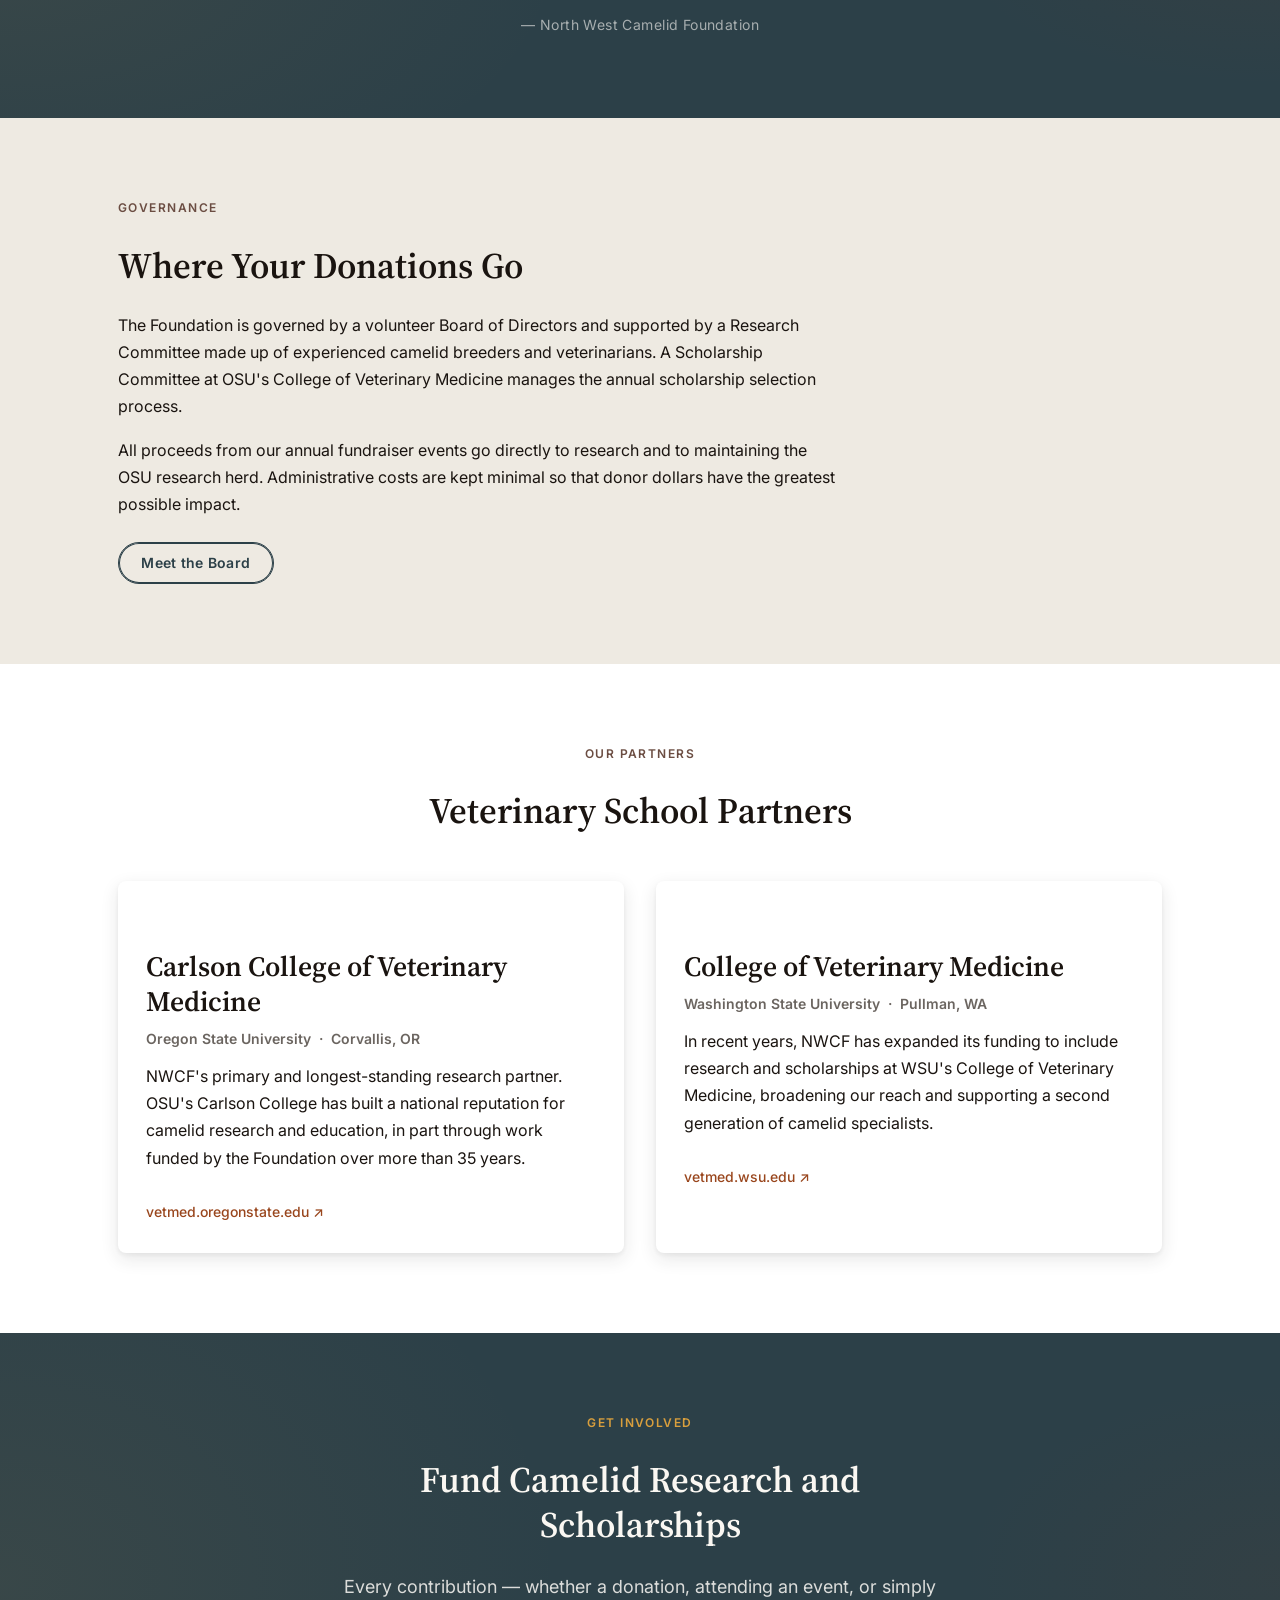
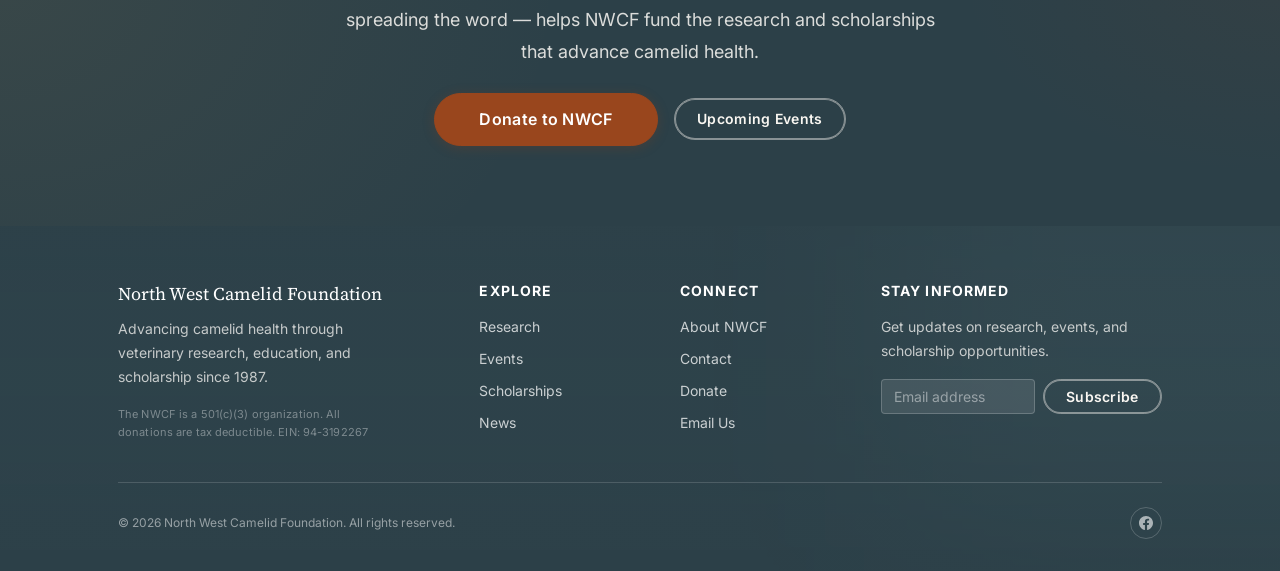
==== commit dea164e6: "fix: make cite elements visible inside section--brown Add .section--brown cite to the light-text col" ====
--- a/about.html
+++ b/about.html
@@ -12,7 +12,7 @@
   <link href="https://fonts.googleapis.com/css2?family=Inter:wght@400;500;600;700&family=Source+Serif+4:ital,opsz,wght@0,8..60,400;0,8..60,600;0,8..60,700;1,8..60,400&display=swap" rel="stylesheet">
   <meta name="description" content="Learn about the North West Camelid Foundation — our history, mission, board of directors, and research committee.">
   <title>About — North West Camelid Foundation</title>
-  <link rel="stylesheet" href="css/styles-v2.css?v=brown169">
+  <link rel="stylesheet" href="css/styles-v2.css?v=brown170">
 </head>
 <body>
 
--- a/css/styles-v2.css
+++ b/css/styles-v2.css
@@ -169,7 +169,8 @@
 .section--brown h3,
 .section--brown h4 { color: var(--light); }
 .section--brown p,
-.section--brown .lead { color: rgba(250,248,245,0.85); }
+.section--brown .lead,
+.section--brown cite { color: rgba(250,248,245,0.85); }
 .section--brown .section-label { color: var(--gold); }
 
 .section--brown::before {
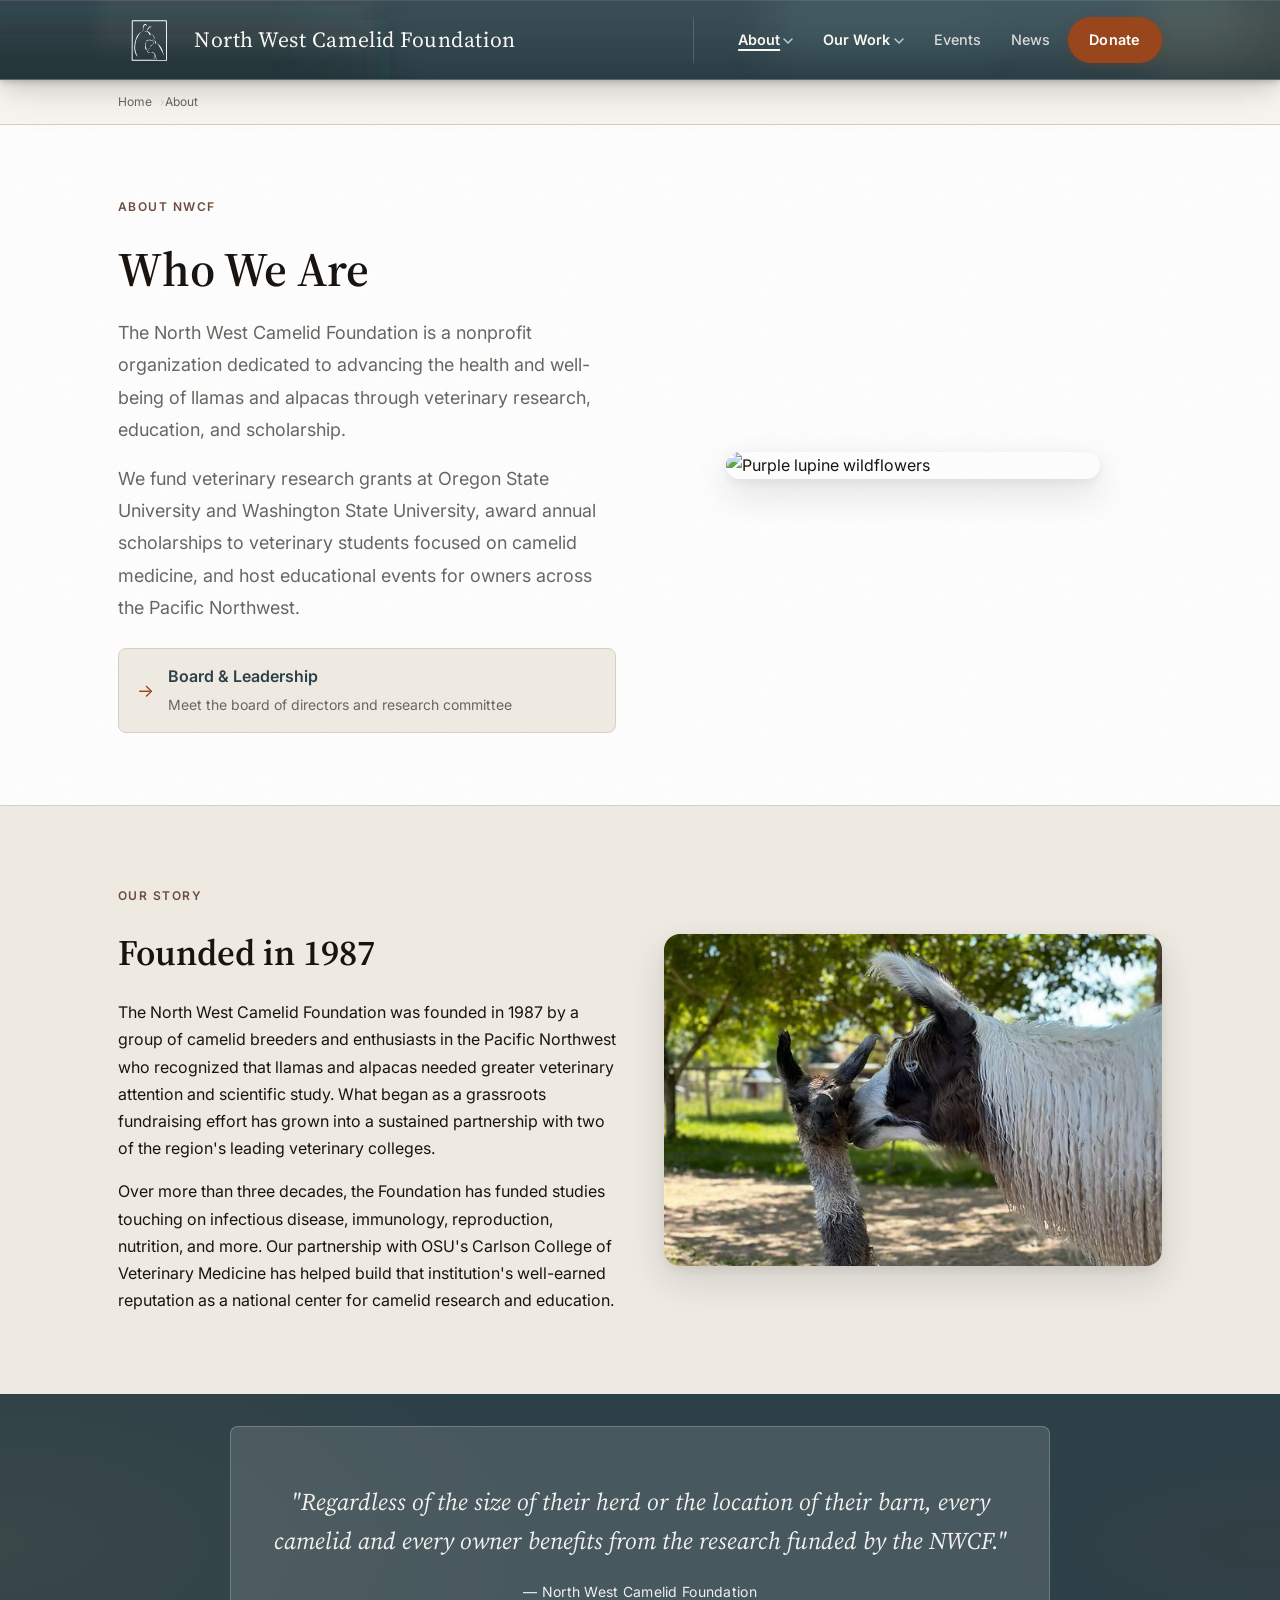
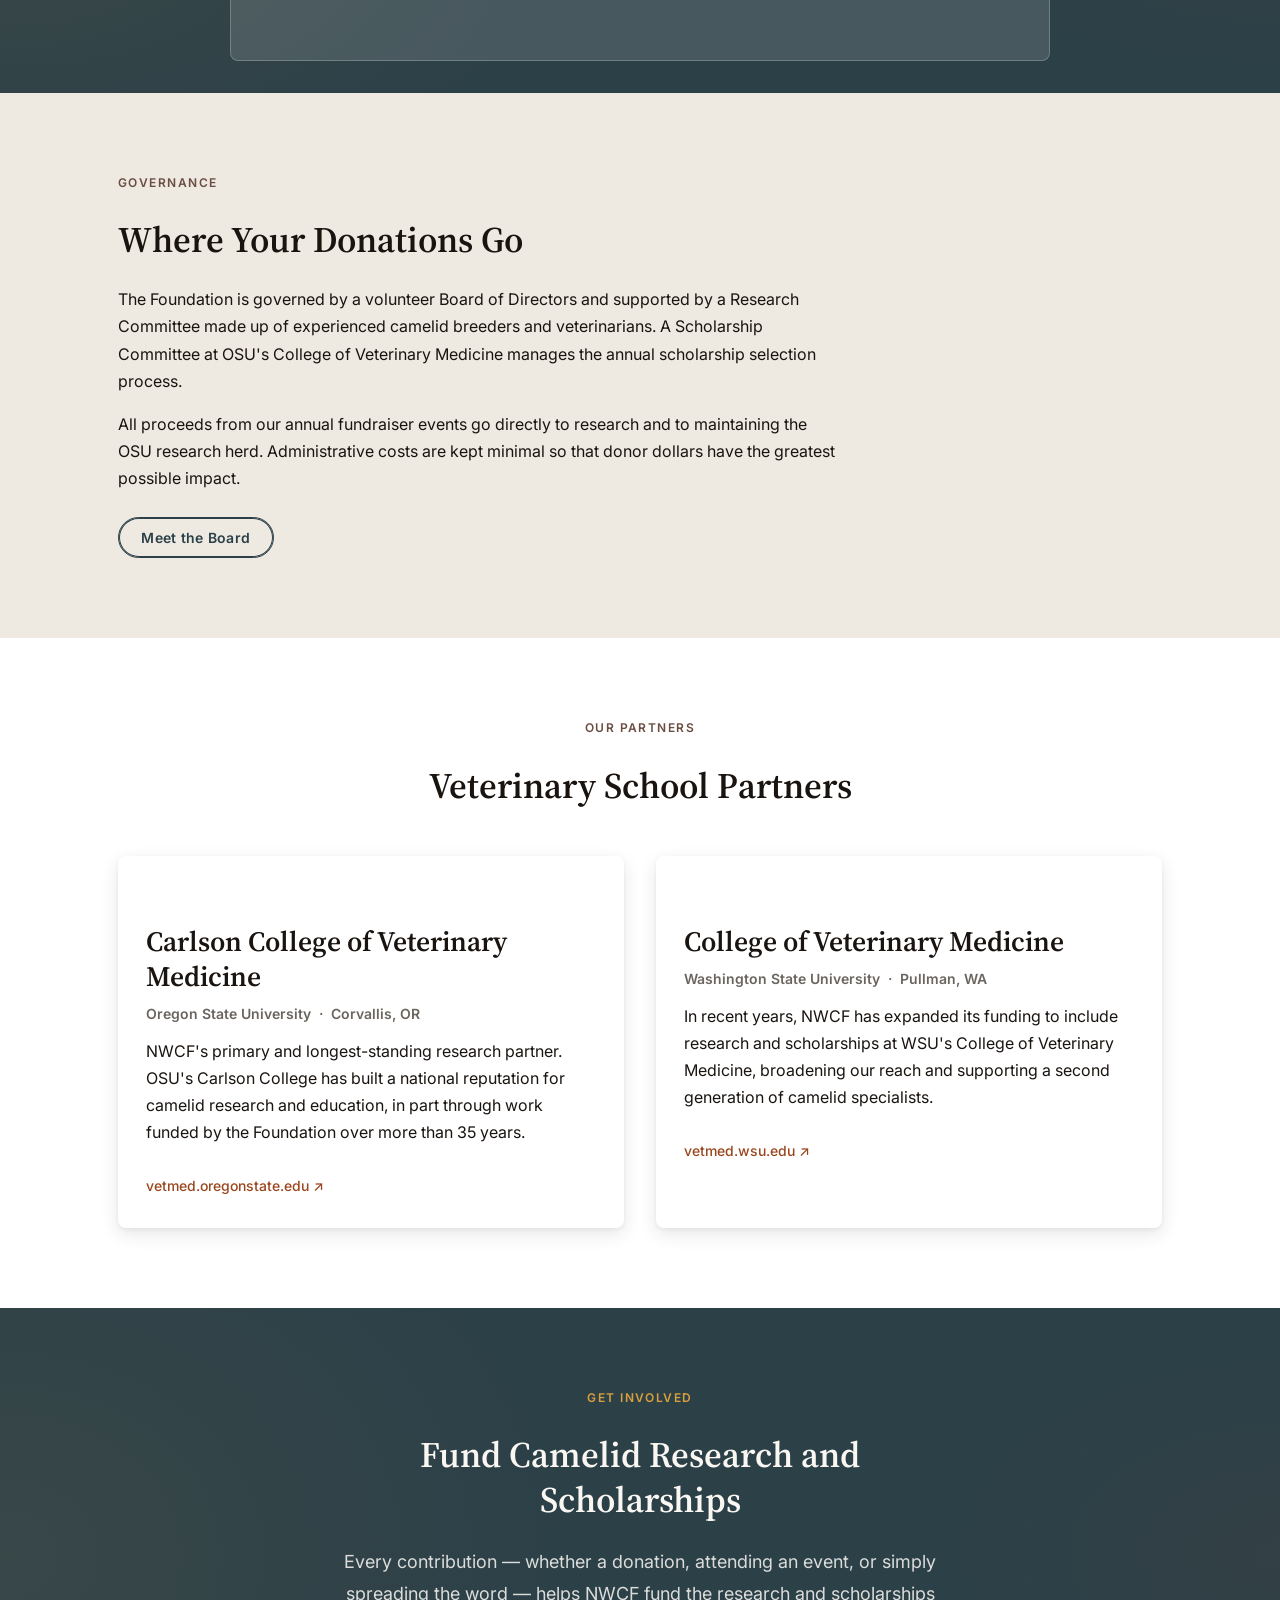
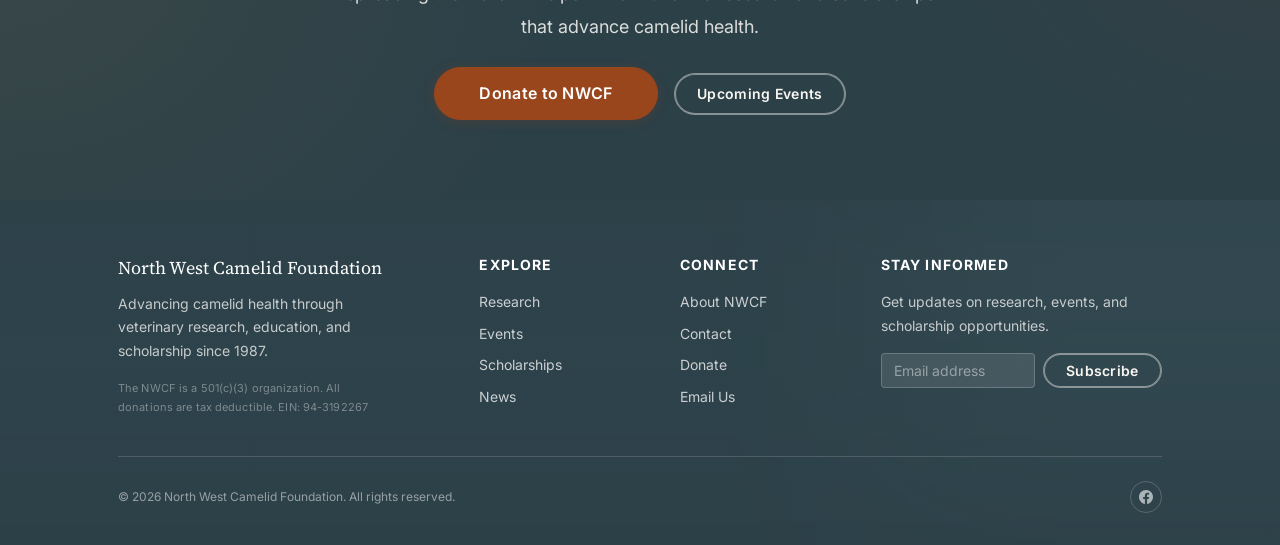
==== commit f22a38f4: "Style quote as floating card, fix cite color, redesign Research Committee card - about.html: wrap im" ====
--- a/about.html
+++ b/about.html
@@ -12,7 +12,7 @@
   <link href="https://fonts.googleapis.com/css2?family=Inter:wght@400;500;600;700&family=Source+Serif+4:ital,opsz,wght@0,8..60,400;0,8..60,600;0,8..60,700;1,8..60,400&display=swap" rel="stylesheet">
   <meta name="description" content="Learn about the North West Camelid Foundation — our history, mission, board of directors, and research committee.">
   <title>About — North West Camelid Foundation</title>
-  <link rel="stylesheet" href="css/styles-v2.css?v=brown170">
+  <link rel="stylesheet" href="css/styles-v2.css?v=brown171">
 </head>
 <body>
 
@@ -113,9 +113,11 @@
     <!-- ===================== IMPACT QUOTE ===================== -->
     <section class="section section--brown">
       <div class="container">
-        <div style="max-width:680px; margin-inline:auto; text-align:center;">
-          <p style="font-family:var(--font-heading); font-size:clamp(1.2rem, 2.5vw, 1.625rem); font-style:italic; line-height:1.55; margin-bottom:1rem;">"Regardless of the size of their herd or the location of their barn, every camelid and every owner benefits from the research funded by the NWCF."</p>
-          <cite style="font-size:var(--size-sm); opacity:0.7; font-style:normal; letter-spacing:0.03em;">— North West Camelid Foundation</cite>
+        <div class="testimonial-card">
+          <blockquote class="testimonial-quote">
+            <p>"Regardless of the size of their herd or the location of their barn, every camelid and every owner benefits from the research funded by the NWCF."</p>
+            <cite>— North West Camelid Foundation</cite>
+          </blockquote>
         </div>
       </div>
     </section>
--- a/css/styles-v2.css
+++ b/css/styles-v2.css
@@ -1223,11 +1223,11 @@
 
 .testimonial-quote p {
   font-family: var(--font-heading);
-  font-size: 1rem;
-  font-style: normal;
+  font-size: clamp(1.1rem, 2.5vw, 1.5rem);
+  font-style: italic;
   font-weight: 400;
   color: rgba(250, 248, 245, 0.95);
-  line-height: 1.7;
+  line-height: 1.6;
   margin-bottom: 0;
 }
 
@@ -1235,9 +1235,13 @@
   display: block;
   font-size: var(--size-sm);
   font-style: normal;
-  color: rgba(250, 248, 245, 0.75);
+  color: rgba(250, 248, 245, 0.95);
   letter-spacing: 0.02em;
   margin-top: 1.25rem;
+}
+
+@media (max-width: 480px) {
+  .testimonial-card { padding: 1.5rem 1.25rem; }
 }
 
 /* Light variant — same structure, for panel/white backgrounds */
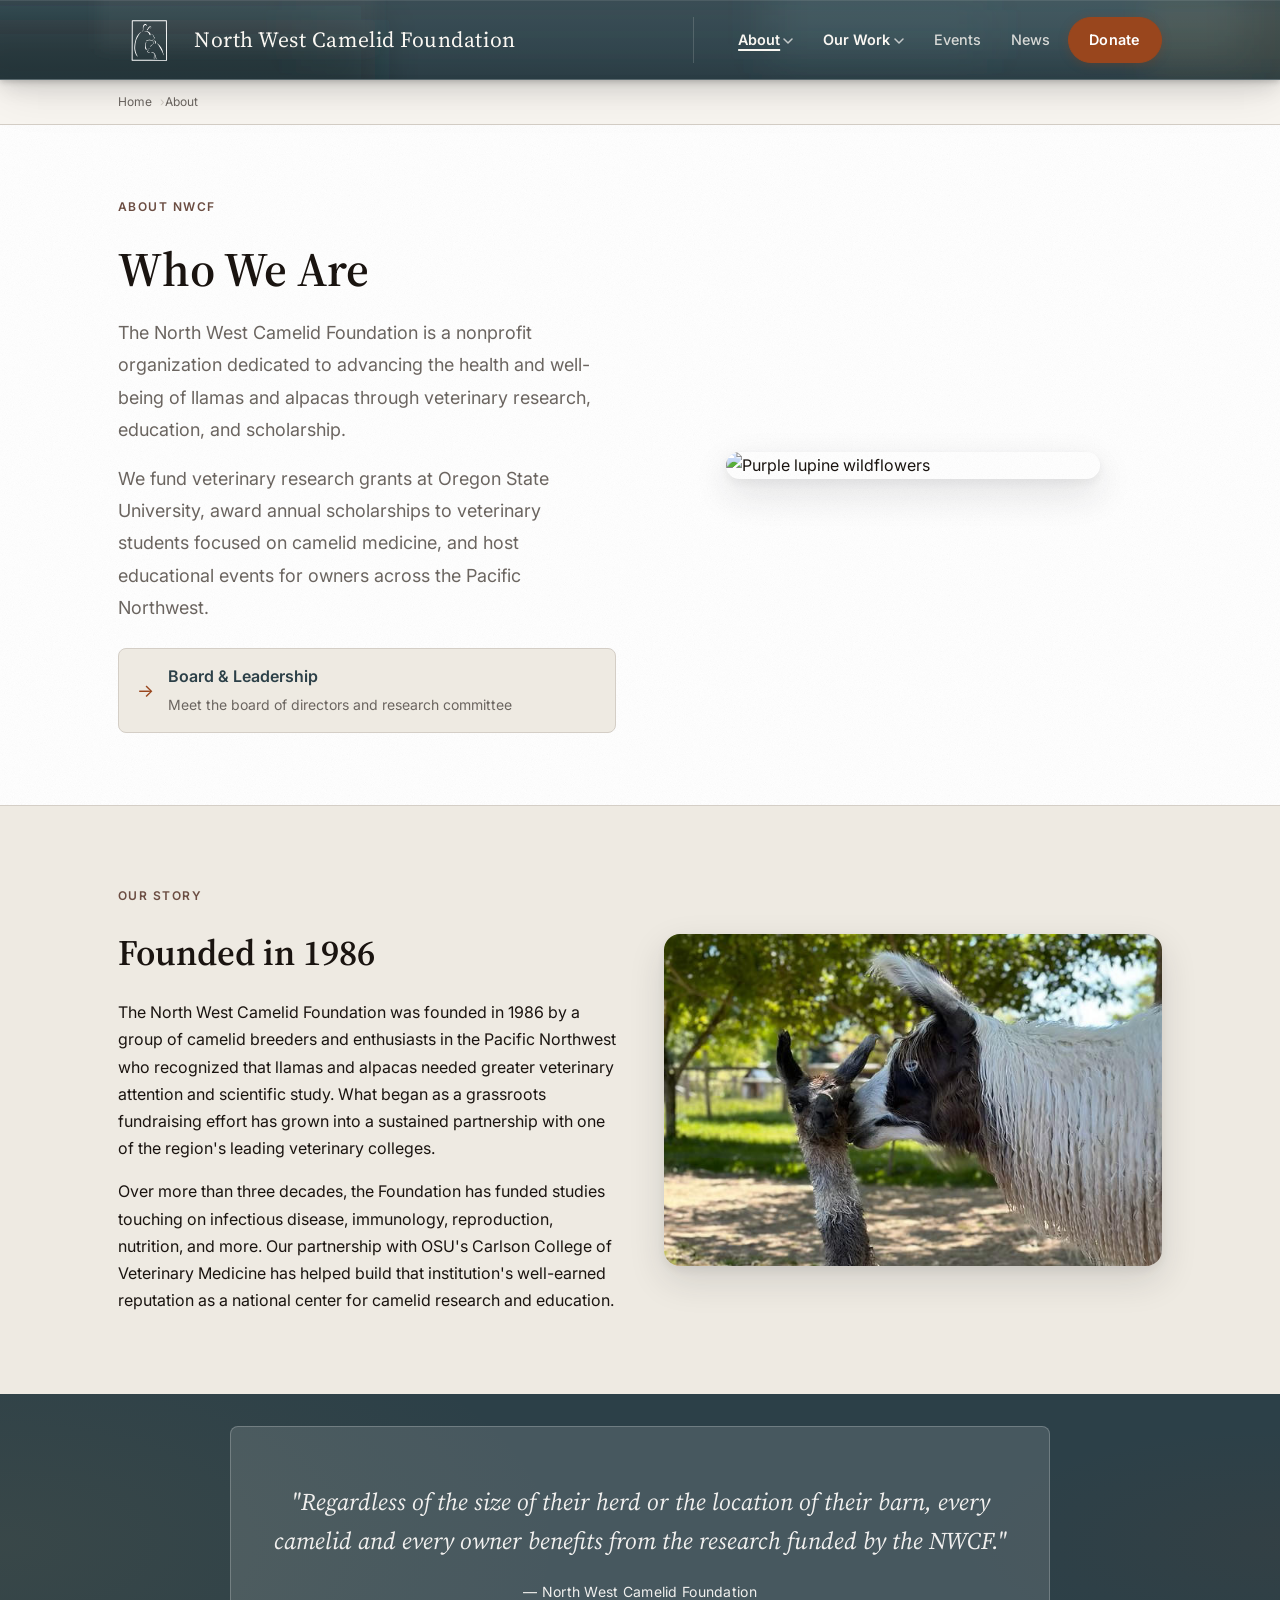
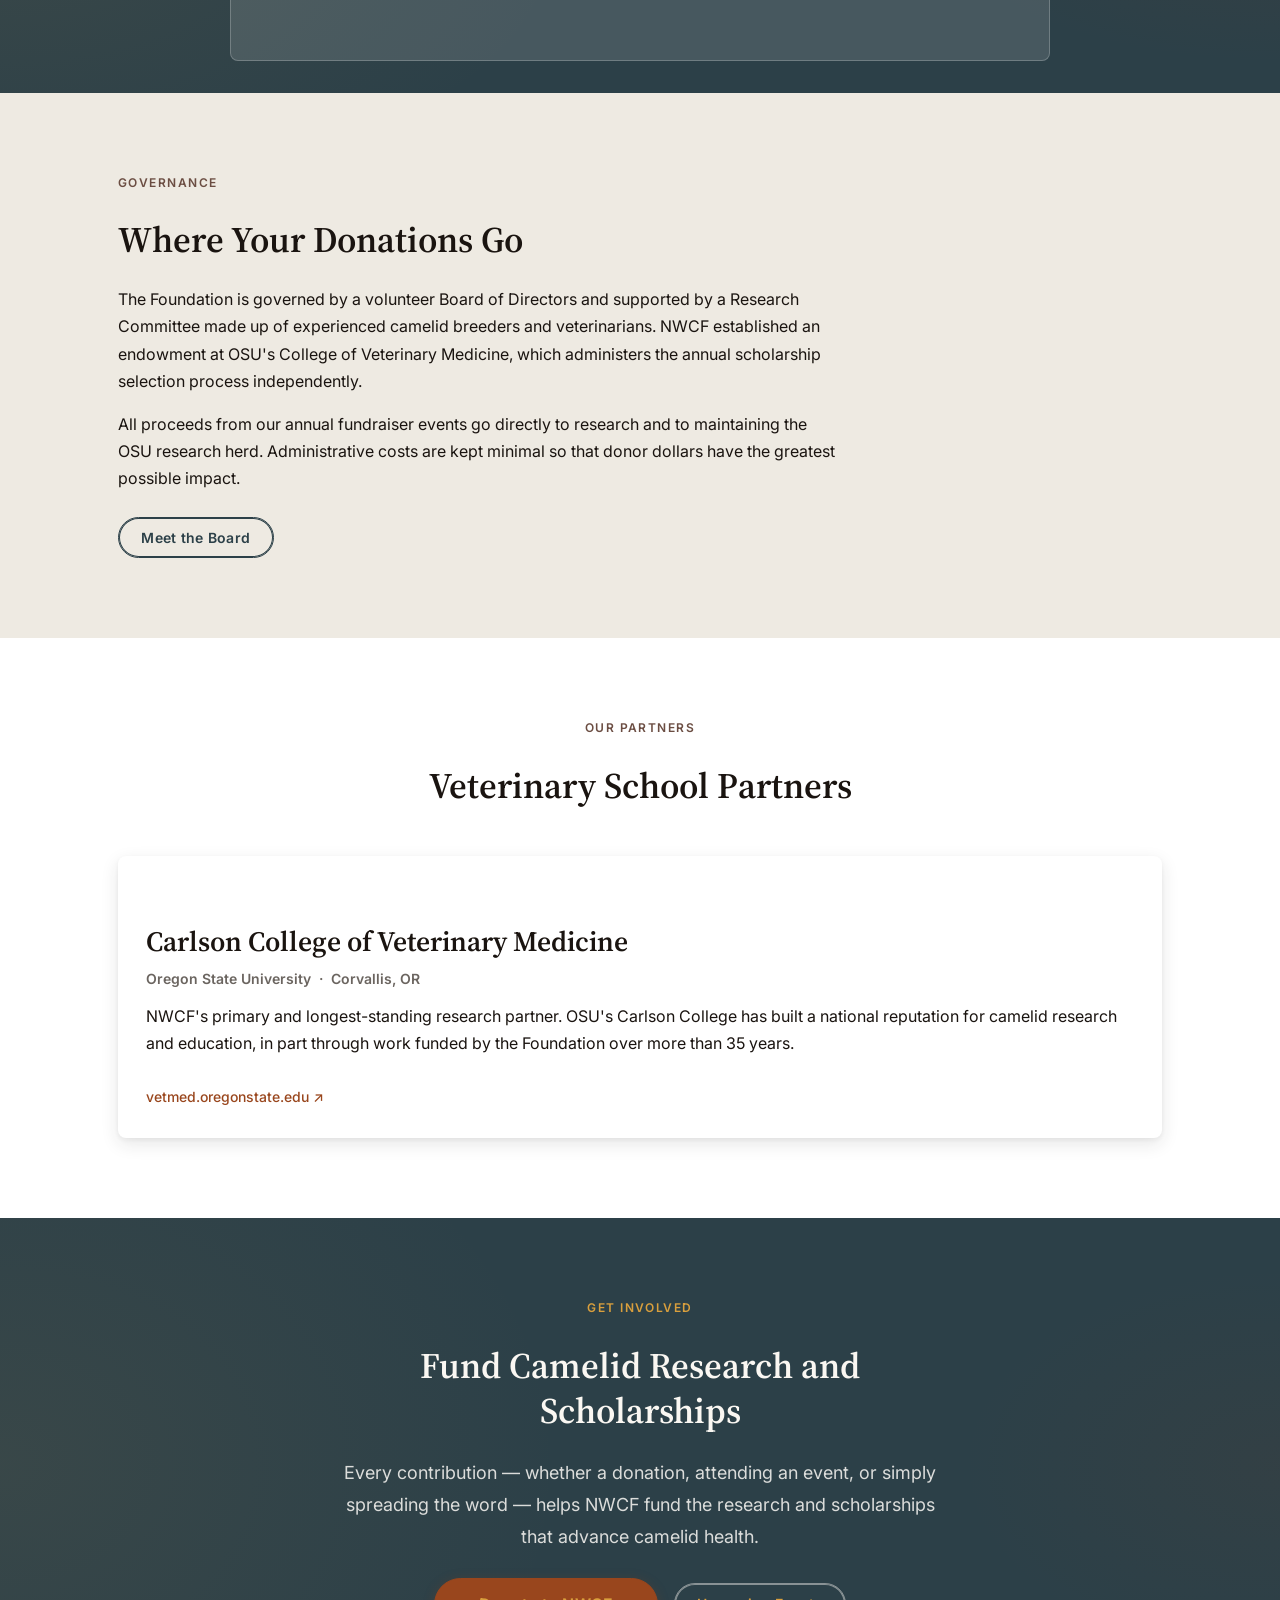
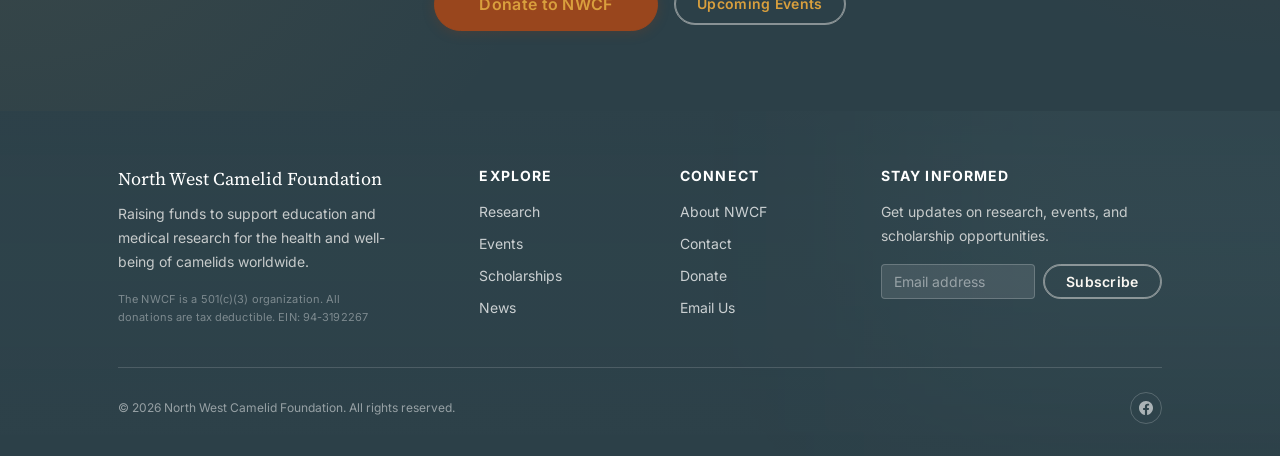
==== commit a3548e04: "Rework homepage and update site pages Homepage: real grants, scholars and photos in place of stat ba" ====
--- a/about.html
+++ b/about.html
@@ -73,7 +73,7 @@
             <span class="section-label">About NWCF</span>
             <h1 style="margin-bottom:1.25rem;">Who We Are</h1>
             <p class="lead">The North West Camelid Foundation is a nonprofit organization dedicated to advancing the health and well-being of llamas and alpacas through veterinary research, education, and scholarship.</p>
-            <p class="lead" style="margin-bottom:1.5rem;">We fund veterinary research grants at Oregon State University and Washington State University, award annual scholarships to veterinary students focused on camelid medicine, and host educational events for owners across the Pacific Northwest.</p>
+            <p class="lead" style="margin-bottom:1.5rem;">We fund veterinary research grants at Oregon State University, award annual scholarships to veterinary students focused on camelid medicine, and host educational events for owners across the Pacific Northwest.</p>
 
             <!-- Scroll anchors -->
             <div style="display:flex; flex-direction:column; gap:0.5rem;">
@@ -99,8 +99,8 @@
         <div class="page-hero-grid" style="align-items:center;">
           <div>
             <span class="section-label">Our Story</span>
-            <h2 id="history-heading">Founded in 1987</h2>
-            <p>The North West Camelid Foundation was founded in 1987 by a group of camelid breeders and enthusiasts in the Pacific Northwest who recognized that llamas and alpacas needed greater veterinary attention and scientific study. What began as a grassroots fundraising effort has grown into a sustained partnership with two of the region's leading veterinary colleges.</p>
+            <h2 id="history-heading">Founded in 1986</h2>
+            <p>The North West Camelid Foundation was founded in 1986 by a group of camelid breeders and enthusiasts in the Pacific Northwest who recognized that llamas and alpacas needed greater veterinary attention and scientific study. What began as a grassroots fundraising effort has grown into a sustained partnership with one of the region's leading veterinary colleges.</p>
             <p>Over more than three decades, the Foundation has funded studies touching on infectious disease, immunology, reproduction, nutrition, and more. Our partnership with OSU's Carlson College of Veterinary Medicine has helped build that institution's well-earned reputation as a national center for camelid research and education.</p>
           </div>
           <div>
@@ -128,7 +128,7 @@
         <div style="max-width:720px;">
           <span class="section-label">Governance</span>
           <h2 id="operations-heading">Where Your Donations Go</h2>
-          <p>The Foundation is governed by a volunteer Board of Directors and supported by a Research Committee made up of experienced camelid breeders and veterinarians. A Scholarship Committee at OSU's College of Veterinary Medicine manages the annual scholarship selection process.</p>
+          <p>The Foundation is governed by a volunteer Board of Directors and supported by a Research Committee made up of experienced camelid breeders and veterinarians. NWCF established an endowment at OSU's College of Veterinary Medicine, which administers the annual scholarship selection process independently.</p>
           <p>All proceeds from our annual fundraiser events go directly to research and to maintaining the OSU research herd. Administrative costs are kept minimal so that donor dollars have the greatest possible impact.</p>
           <p style="margin-top:1.5rem;"><a href="leadership.html" class="btn btn-primary">Meet the Board</a></p>
         </div>
@@ -142,18 +142,12 @@
           <span class="section-label">Our Partners</span>
           <h2 id="partners-heading">Veterinary School Partners</h2>
         </div>
-        <div class="grid-2">
+        <div>
           <div class="card">
             <h3>Carlson College of Veterinary Medicine</h3>
             <p style="font-size:0.875rem; font-weight:600; color:var(--muted); margin-bottom:0.75rem;">Oregon State University &nbsp;·&nbsp; Corvallis, OR</p>
             <p>NWCF's primary and longest-standing research partner. OSU's Carlson College has built a national reputation for camelid research and education, in part through work funded by the Foundation over more than 35 years.</p>
             <a href="https://vetmed.oregonstate.edu" target="_blank" rel="noopener" style="display:inline-block; margin-top:0.75rem; font-size:var(--size-sm); color:var(--terra); text-decoration:none; font-weight:500;">vetmed.oregonstate.edu ↗</a>
-          </div>
-          <div class="card">
-            <h3>College of Veterinary Medicine</h3>
-            <p style="font-size:0.875rem; font-weight:600; color:var(--muted); margin-bottom:0.75rem;">Washington State University &nbsp;·&nbsp; Pullman, WA</p>
-            <p>In recent years, NWCF has expanded its funding to include research and scholarships at WSU's College of Veterinary Medicine, broadening our reach and supporting a second generation of camelid specialists.</p>
-            <a href="https://vetmed.wsu.edu" target="_blank" rel="noopener" style="display:inline-block; margin-top:0.75rem; font-size:var(--size-sm); color:var(--terra); text-decoration:none; font-weight:500;">vetmed.wsu.edu ↗</a>
           </div>
         </div>
       </div>
@@ -184,8 +178,7 @@
         <div class="site-footer__brand">
           <div class="site-footer__logo">North West Camelid Foundation</div>
           <p class="site-footer__text">
-            Advancing camelid health through veterinary research,
-            education, and scholarship since 1987.
+            Raising funds to support education and medical research for the health and well-being of camelids worldwide.
           </p>
           <p class="site-footer__text site-footer__text--legal">The NWCF is a 501(c)(3) organization. All donations are tax deductible. EIN: 94-3192267</p>
         </div>
--- a/css/styles-v2.css
+++ b/css/styles-v2.css
@@ -2557,3 +2557,279 @@
   font-weight: 600;
   margin: 0;
 }
+
+/* ------------------------------------------------------------
+   Editorial components (homepage, reusable site-wide)
+   Uneven two-column layout, captioned photos, grant ledger,
+   small person entries, and a dated link list.
+   ------------------------------------------------------------ */
+
+/* Hero text and photo aligned to the top instead of stretched */
+.hero-inner--top {
+  align-items: start;
+}
+
+/* Uneven two-column layout: wide text column, narrower aside */
+.split {
+  display: grid;
+  grid-template-columns: minmax(0, 3fr) minmax(0, 2fr);
+  gap: 3.5rem;
+  align-items: start;
+}
+
+.split--reverse {
+  grid-template-columns: minmax(0, 3fr) minmax(0, 2fr);
+}
+
+.split > * > h2:first-child {
+  margin-top: 0;
+}
+
+/* Plain inline link that sits next to a button */
+.text-link {
+  color: var(--terra);
+  font-weight: 600;
+  text-decoration: underline;
+  text-underline-offset: 0.2em;
+}
+
+.text-link:hover {
+  color: var(--brown);
+}
+
+.section--brown a,
+.text-link--on-dark {
+  color: var(--gold);
+}
+
+.section--brown a:hover,
+.text-link--on-dark:hover {
+  color: var(--light);
+}
+
+.section--brown a:focus-visible {
+  outline-color: var(--gold);
+}
+
+/* Photo with a caption */
+.photo-figure {
+  margin: 0;
+}
+
+.photo-figure img {
+  width: 100%;
+  height: auto;
+  border-radius: var(--radius-md);
+}
+
+.photo-figure figcaption {
+  margin-top: 0.75rem;
+  font-size: var(--size-sm);
+  line-height: 1.6;
+  color: var(--muted);
+}
+
+.photo-figure figcaption strong {
+  color: var(--text);
+}
+
+.section--brown .photo-figure figcaption {
+  color: rgba(250, 248, 245, 0.85);
+}
+
+.photo-figure--wide {
+  margin-bottom: 3rem;
+}
+
+.photo-figure--wide img {
+  aspect-ratio: 21 / 9;
+  object-fit: cover;
+}
+
+.photo-figure--portrait img {
+  aspect-ratio: 4 / 5;
+  object-fit: cover;
+  object-position: center top;
+}
+
+/* Pull quote used as an aside rather than between paragraphs */
+.pull-quote--flush {
+  margin-block: 0;
+}
+
+.pull-quote cite {
+  display: block;
+}
+
+/* Grant ledger: a plain table of year, study, amount */
+.ledger {
+  width: 100%;
+  margin-top: 2.5rem;
+  border-collapse: collapse;
+  font-size: var(--size-base);
+}
+
+.ledger th {
+  padding: 0 0 0.6rem;
+  font-size: var(--size-sm);
+  font-weight: 600;
+  text-align: left;
+  color: var(--muted);
+  border-bottom: 2px solid var(--text);
+}
+
+.ledger td {
+  padding: 0.9rem 1.5rem 0.9rem 0;
+  vertical-align: top;
+  border-bottom: 1px solid var(--border);
+}
+
+.ledger td:first-child {
+  width: 5rem;
+  font-family: var(--font-heading);
+  font-weight: 600;
+  white-space: nowrap;
+}
+
+.ledger th.ledger__amount,
+.ledger td.ledger__amount {
+  padding-right: 0;
+  text-align: right;
+  white-space: nowrap;
+  font-variant-numeric: tabular-nums;
+}
+
+.ledger-note {
+  margin-top: 1.25rem;
+  font-size: var(--size-sm);
+}
+
+/* Person entry: small photo beside a name and a line or two */
+.person-list {
+  list-style: none;
+  margin-top: 2.5rem;
+  display: grid;
+  gap: 1.5rem;
+}
+
+.person {
+  display: grid;
+  grid-template-columns: 5.5rem 1fr;
+  gap: 1.25rem;
+  align-items: start;
+}
+
+.person__photo {
+  width: 5.5rem;
+  height: 5.5rem;
+  object-fit: cover;
+  object-position: center top;
+  border-radius: var(--radius-md);
+}
+
+.person__name {
+  margin: 0 0 0.25rem;
+  font-size: var(--size-md);
+}
+
+.person__meta {
+  margin-left: 0.4rem;
+  font-family: var(--font-body);
+  font-size: var(--size-sm);
+  font-weight: 400;
+  color: var(--muted);
+}
+
+/* Smaller section heading for a secondary column */
+.h-small {
+  font-size: var(--size-lg);
+  margin-bottom: 1rem;
+  padding-bottom: 0.6rem;
+  border-bottom: 2px solid var(--text);
+}
+
+/* Dated list of links */
+.link-list {
+  list-style: none;
+}
+
+.link-list li {
+  padding-block: 0.9rem;
+  border-bottom: 1px solid var(--border);
+}
+
+.link-list a {
+  display: block;
+  font-family: var(--font-heading);
+  font-size: var(--size-md);
+  font-weight: 600;
+  line-height: 1.35;
+}
+
+.link-list__meta {
+  display: block;
+  margin-top: 0.2rem;
+  font-size: var(--size-sm);
+  color: var(--muted);
+}
+
+.split .past-events-list {
+  margin-top: 2.5rem;
+}
+
+/* Closing donate block: left-aligned, narrow measure */
+.give {
+  max-width: 38rem;
+}
+
+.give .btn-group {
+  margin-top: 1.5rem;
+}
+
+@media (max-width: 900px) {
+  .split,
+  .split--reverse {
+    grid-template-columns: 1fr;
+    gap: 2.5rem;
+  }
+
+  .photo-figure--portrait {
+    max-width: 22rem;
+  }
+}
+
+@media (max-width: 560px) {
+  .ledger thead {
+    position: absolute;
+    width: 1px;
+    height: 1px;
+    overflow: hidden;
+    clip: rect(0, 0, 0, 0);
+  }
+
+  .ledger tr {
+    display: grid;
+    grid-template-columns: 1fr auto;
+    gap: 0.15rem 1rem;
+    padding-block: 0.9rem;
+    border-bottom: 1px solid var(--border);
+  }
+
+  .ledger td {
+    padding: 0;
+    border: 0;
+  }
+
+  .ledger td:nth-child(2) {
+    grid-column: 1 / -1;
+    grid-row: 2;
+  }
+
+  .photo-figure--wide img {
+    aspect-ratio: 3 / 2;
+  }
+}
+
+.split .past-event__name {
+  margin-top: 0;
+}
